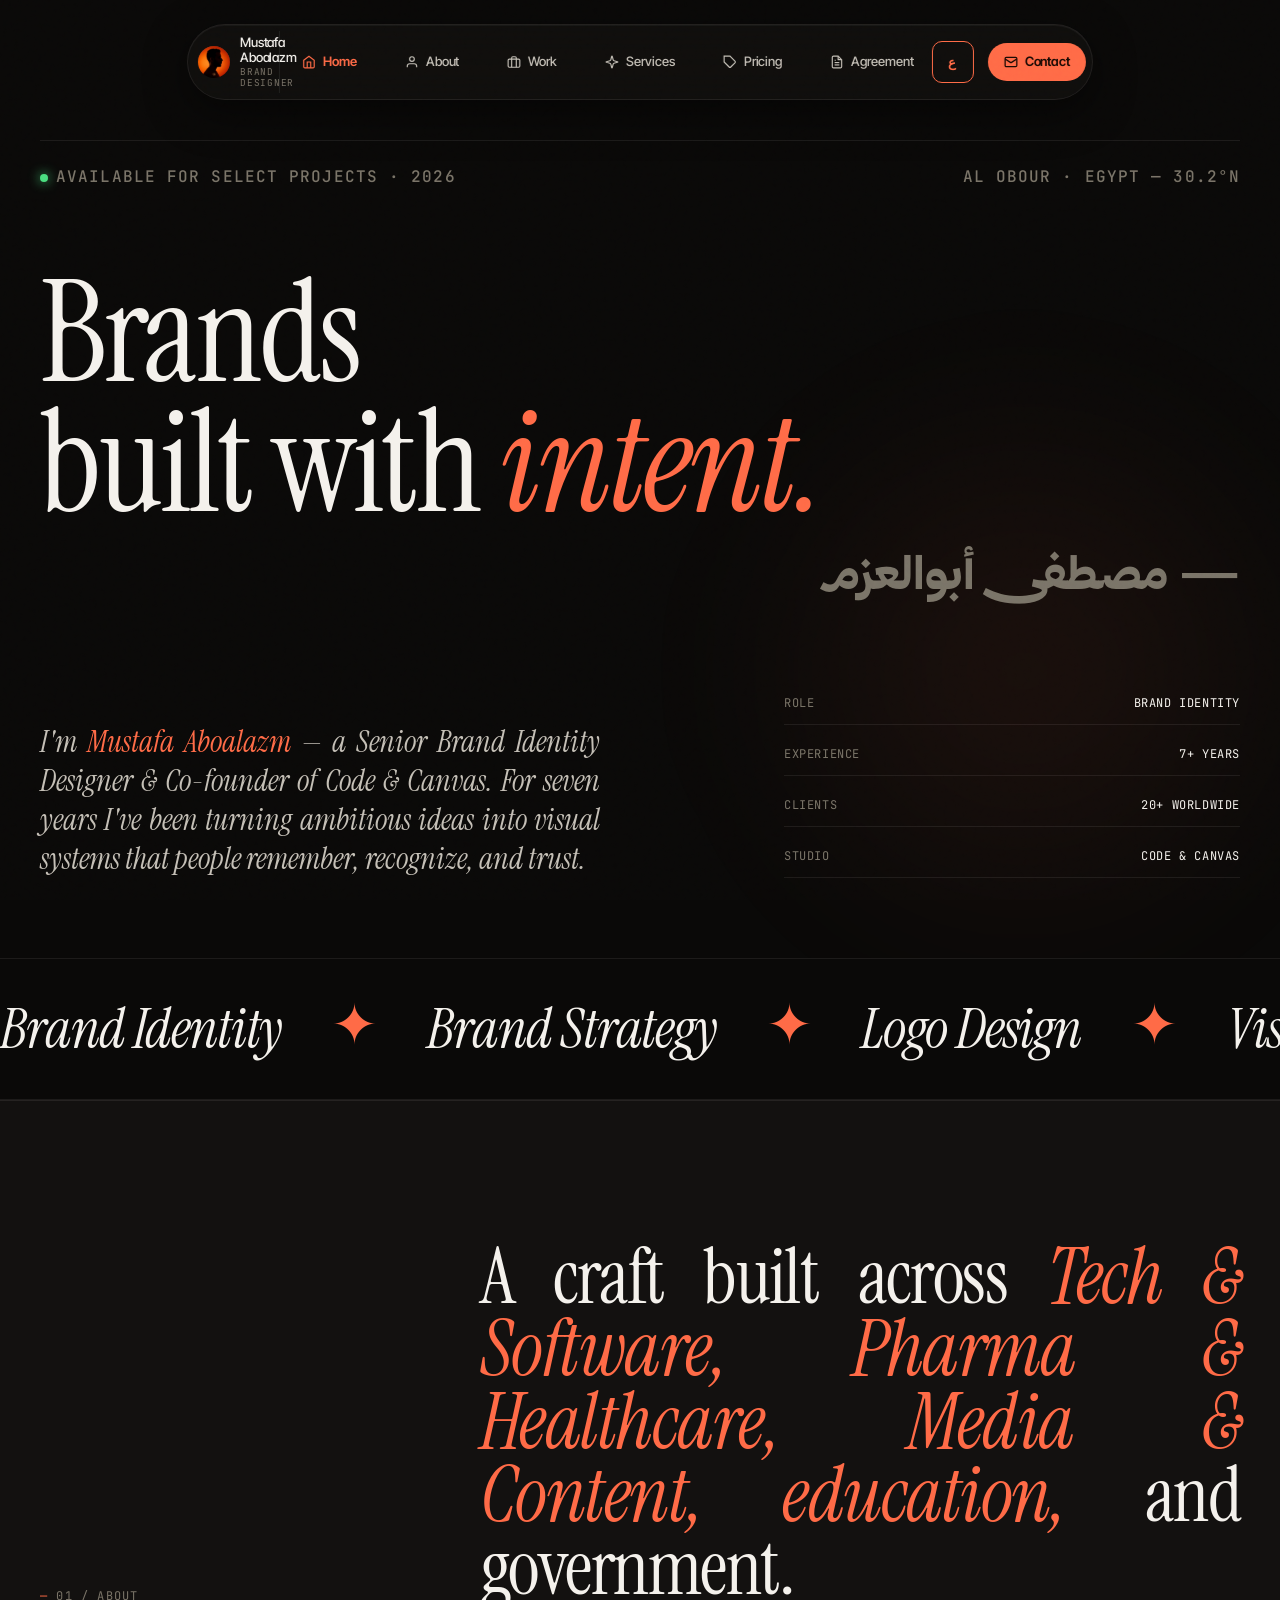
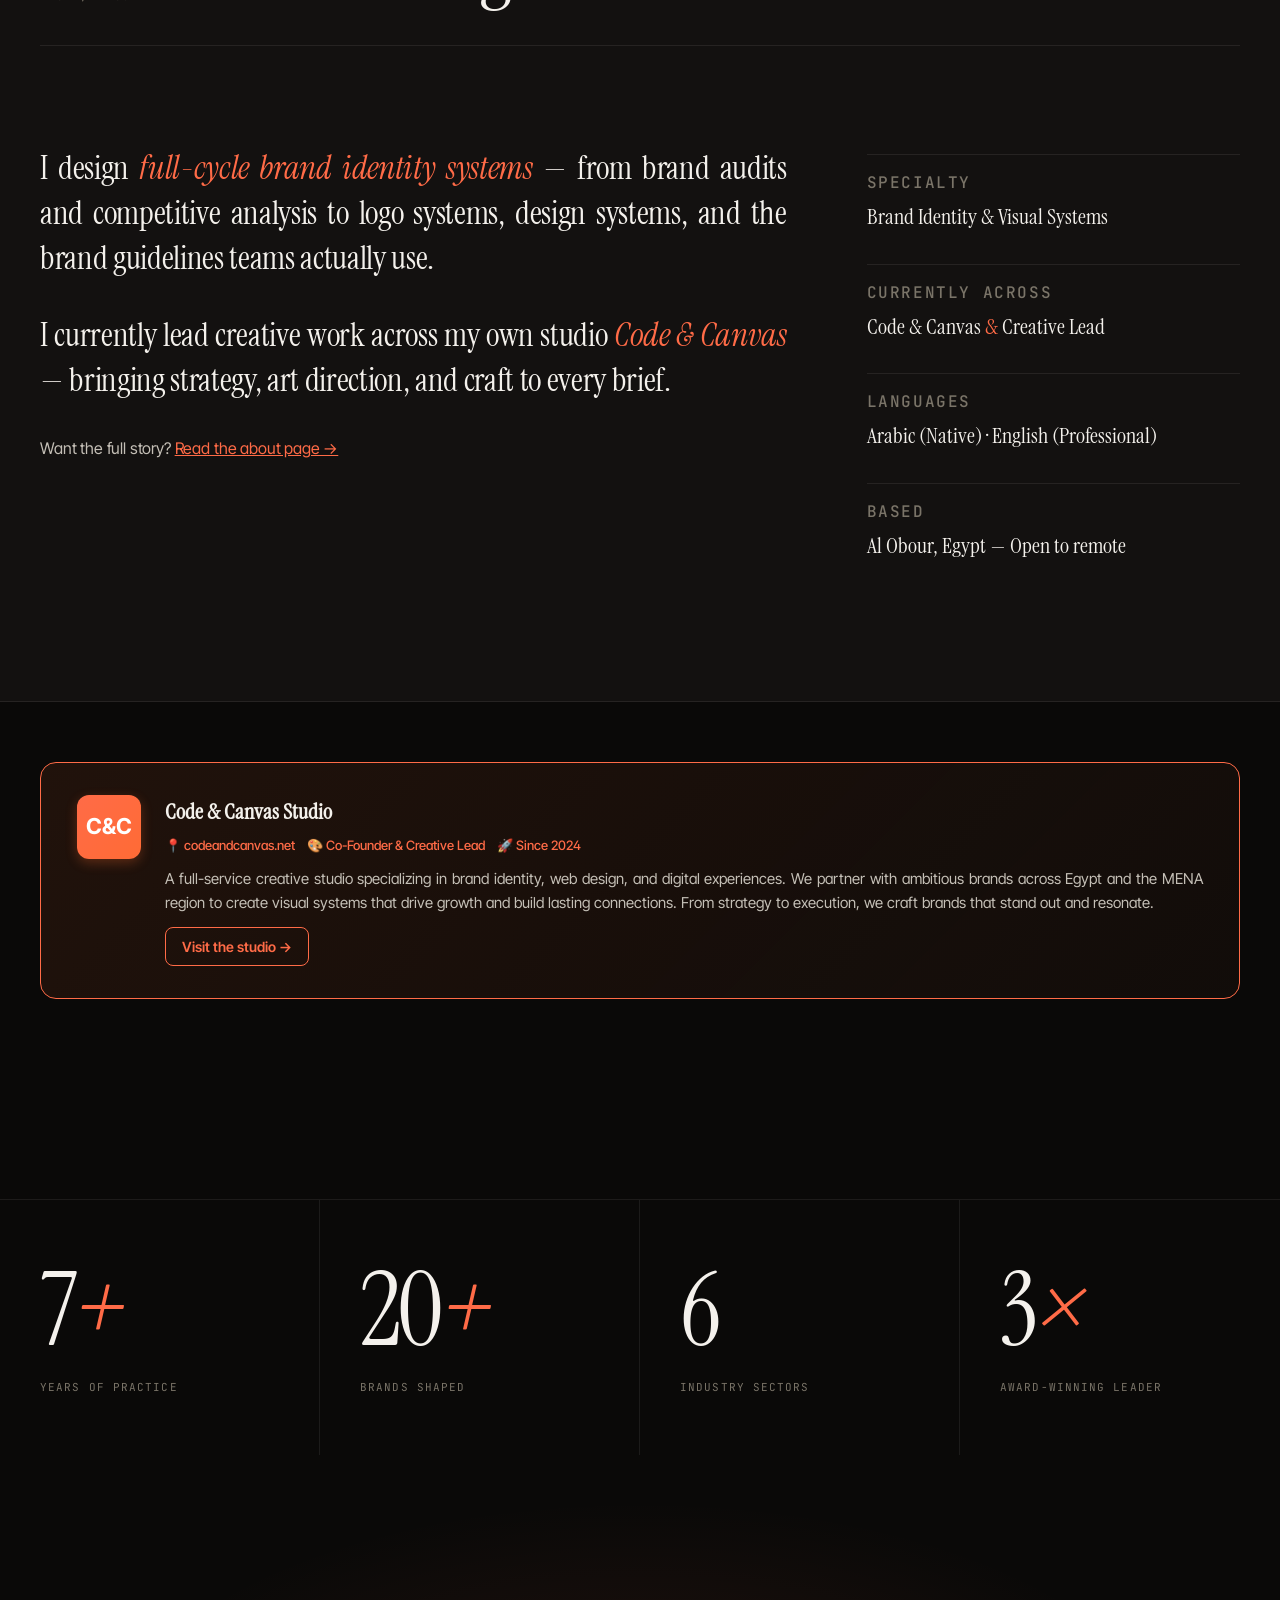
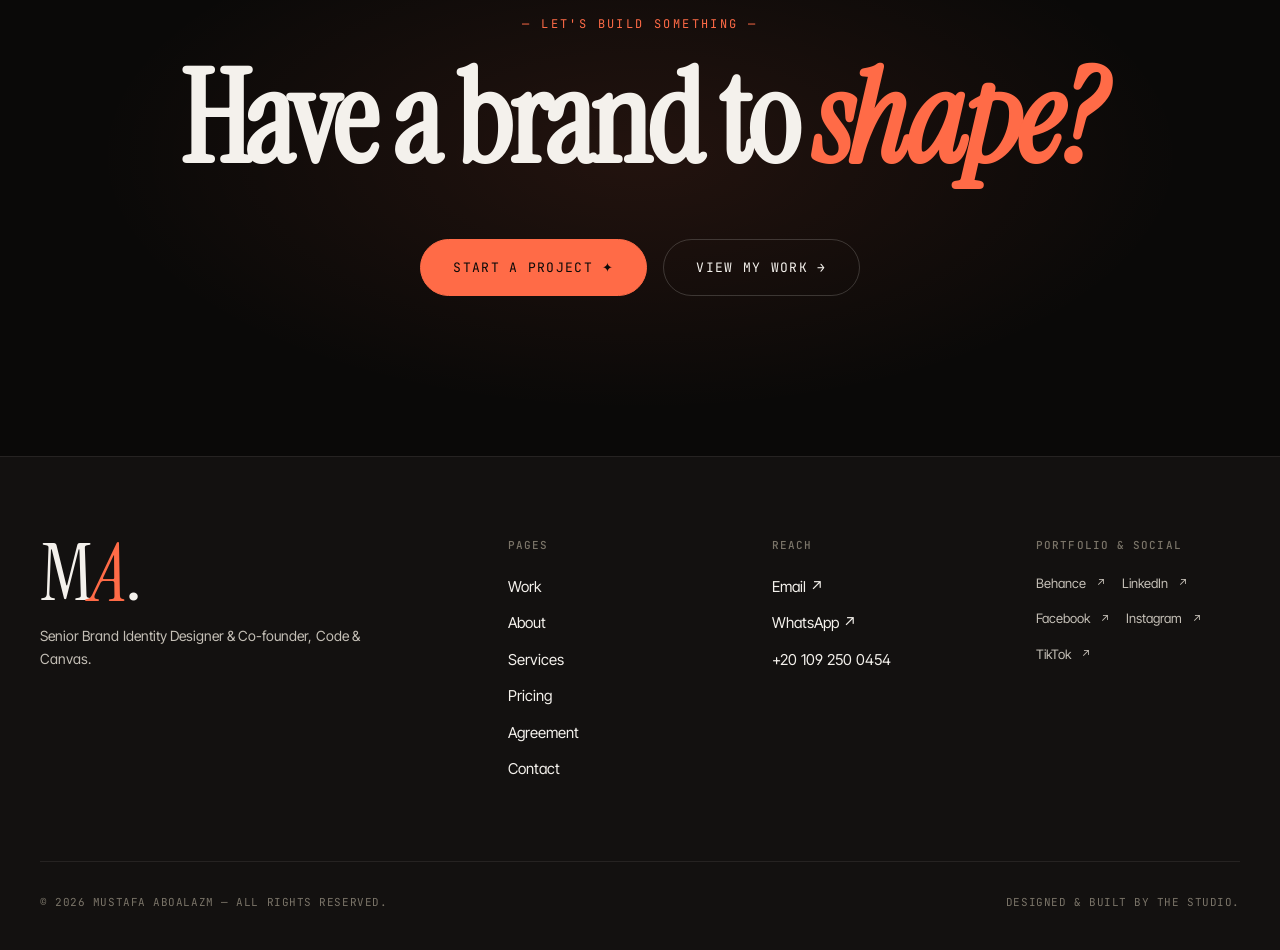
==== index.html @ a8c1152c "Resolve merge conflicts and unify nav/footer links" ====
<!DOCTYPE html>
<html lang="en" dir="ltr">
<head>
  <meta charset="UTF-8" />
  <meta name="viewport" content="width=device-width, initial-scale=1.0" />
  <title>Mustafa Aboalazm — Brand Identity Designer</title>
  <meta name="description" content="Senior Graphic Designer & Brand Identity Consultant. 7+ years building visual systems for ambitious brands across pharma, food, education, and government." />

  <link rel="preconnect" href="https://fonts.googleapis.com" />
  <link rel="preconnect" href="https://fonts.gstatic.com" crossorigin />
  <link href="https://fonts.googleapis.com/css2?family=IBM+Plex+Sans+Arabic:wght@300;400;500;600;700&family=Instrument+Serif:ital@0;1&family=Inter+Tight:wght@300;400;500;600;700&family=JetBrains+Mono:wght@400;500&display=swap" rel="stylesheet" />

  <link rel="icon" type="image/png" href="images/Avatar.png" />
  <link rel="stylesheet" href="styles.css" />

  <style>
    /* ── Thmanyah Serif Display Font ── */
    @font-face {
      font-family: 'Thmanyah Serif Display';
      src: url('fonts/thmanyahserifdisplay-Medium.otf') format('opentype');
      font-weight: 500;
      font-style: normal;
      font-display: swap;
    }

    /* ── Apply Thmanyah to Arabic headlines ONLY ── */
    html[lang="ar"] .hero-title,
    html[lang="ar"] .section-title,
    html[lang="ar"] .cta-title,
    html[lang="ar"] .about-fact-value,
    html[lang="ar"] .stat-num {
      font-family: 'Thmanyah Serif Display', 'IBM Plex Sans Arabic', sans-serif !important;
      font-weight: 500;
      letter-spacing: -0.02em;
      line-height: 1.4 !important; /* Reduced from 1.6 to 1.4 (-2pt) */
    }

    /* ── Arabic text justify ── */
    html[lang="ar"] p,
    html[lang="ar"] .about-prose p,
    html[lang="ar"] .hero-tagline,
    html[lang="ar"] .project-desc,
    html[lang="ar"] .step-desc,
    html[lang="ar"] .faq-a {
      text-align: justify;
      text-align-last: right;
      -webkit-hyphens: auto;
      hyphens: auto;
    }

    /* ── Language Toggle Button ── */
    .nav-actions { display: flex; align-items: center; gap: 10px; }
    .nav-lang-btn {
      display: inline-flex; align-items: center; justify-content: center;
      width: 42px; height: 42px; border-radius: 10px;
      border: 1.5px solid var(--accent, #E8632A);
      background: transparent; color: var(--accent, #E8632A);
      font-family: inherit; font-size: 13px; font-weight: 700;
      cursor: pointer; letter-spacing: 0.04em; flex-shrink: 0;
      transition: background 0.22s ease, color 0.22s ease, transform 0.14s ease;
      user-select: none; -webkit-tap-highlight-color: transparent;
    }
    .nav-lang-btn:hover { background: var(--accent, #E8632A); color: #fff; transform: scale(1.05); }
    .nav-lang-btn:active { transform: scale(0.96); }
    html[lang="en"] .nav-lang-btn .lbl-ar { display: inline; }
    html[lang="en"] .nav-lang-btn .lbl-en { display: none; }
    html[lang="ar"] .nav-lang-btn .lbl-ar { display: none; }
    html[lang="ar"] .nav-lang-btn .lbl-en { display: inline; }

    /* ── Active nav link styling ── */
    .nav-link.active {
      color: var(--accent, #E8632A) !important;
      font-weight: 600;
    }
    .nav-link.active svg { stroke: var(--accent, #E8632A); }

    /* ── Arabic font override for body ── */
    html[lang="ar"] body,
    html[lang="ar"] .nav-brand-name, html[lang="ar"] .nav-brand-role,
    html[lang="ar"] .nav-link span, html[lang="ar"] .nav-cta span,
    html[lang="ar"] .hero-tagline, html[lang="ar"] .hero-info-row,
    html[lang="ar"] .section-num, html[lang="ar"] .about-prose p,
    html[lang="ar"] .about-fact-label, html[lang="ar"] .stat-label,
    html[lang="ar"] .cta-eyebrow, html[lang="ar"] .btn,
    html[lang="ar"] .footer-brand p, html[lang="ar"] .footer-col h6,
    html[lang="ar"] .footer-col a, html[lang="ar"] .footer-bottom {
      font-family: 'IBM Plex Sans Arabic', sans-serif; letter-spacing: 0;
    }
    html[lang="ar"] .hero-title .arabic { display: none; }

    /* ── Small font size increase for labels ── */
    .about-fact-label,
    .project-meta span,
    .project-tag,
    .hero-meta span {
      font-size: clamp(14px, 1.3vw, 16px); /* +1pt mobile, +3pt desktop */
      font-weight: 500;
    }

    /* ── Mobile nav padding ── */
    @media (max-width: 768px) {
      .nav { padding: 0 16px !important; }
      .nav-links { gap: 4px; }
      
      /* Double marquee speed on mobile */
      .marquee-track {
        animation-duration: 15s !important; /* Half the time = double speed */
      }
    }

    /* ── Marquee dual-track ── */
    .marquee-track-en, .marquee-track-ar { display: flex; }
    html[lang="ar"] .marquee-track-en { display: none; }
    html[lang="en"] .marquee-track-ar { display: none; }
    .marquee-track {
      animation: marquee 30s linear infinite;
    }
    @keyframes marquee {
      0% { transform: translateX(0); }
      100% { transform: translateX(-50%); }
    }

    /* ── Code & Canvas Studio Banner (ENLARGED) ── */
    .studio-banner {
      background: linear-gradient(135deg, rgba(232,99,42,0.1) 0%, rgba(232,99,42,0.03) 100%);
      border: 1.5px solid var(--accent, #E8632A);
      border-radius: 16px;
      padding: 32px 36px; /* Increased padding */
      margin: 60px 0; /* Increased margin */
      display: flex;
      align-items: flex-start;
      gap: 24px; /* Increased gap */
      transition: transform 0.3s ease, box-shadow 0.3s ease;
    }
    .studio-banner:hover {
      transform: translateY(-4px);
      box-shadow: 0 12px 40px rgba(232, 99, 42, 0.2);
    }
    .studio-banner-icon {
      width: 64px; height: 64px; /* Increased size */
      border-radius: 12px;
      background: linear-gradient(135deg, var(--accent, #E8632A) 0%, #ff6b35 100%);
      display: flex; align-items: center; justify-content: center;
      color: #fff; font-weight: 700; font-size: 22px;
      flex-shrink: 0;
      box-shadow: 0 4px 12px rgba(232, 99, 42, 0.3);
    }
    .studio-banner-content h4 {
      font-family: var(--serif); font-size: 22px; margin: 0 0 8px 0; color: var(--ink);
    }
    .studio-banner-content p {
      font-size: 15px; color: var(--ink-2); margin: 0 0 12px 0; line-height: 1.6;
    }
    .studio-banner-meta {
      display: flex; flex-wrap: wrap; gap: 12px; margin-bottom: 12px;
      font-size: 13px; color: var(--accent); font-weight: 500;
    }
    .studio-banner-meta span {
      display: inline-flex; align-items: center; gap: 6px;
    }
    .studio-banner-link {
      display: inline-flex; align-items: center; gap: 8px;
      font-size: 14px; font-weight: 600; color: var(--accent);
      text-decoration: none; padding: 8px 16px;
      border: 1.5px solid var(--accent); border-radius: 8px;
      transition: background 0.2s, color 0.2s;
    }
    .studio-banner-link:hover {
      background: var(--accent); color: #fff;
      text-decoration: none;
    }

    /* ── Social links in footer (TEXT ONLY, HORIZONTAL) ── */
    .footer-social-links {
      display: flex;
      flex-wrap: wrap;
      gap: 16px;
      align-items: center;
    }
    .footer-social-links a {
      font-size: 13px;
      color: var(--ink-2);
      text-decoration: none;
      transition: color 0.2s;
    }
    .footer-social-links a:hover {
      color: var(--accent);
    }
    .footer-social-links a::after {
      content: '↗';
      margin-left: 4px;
      font-size: 11px;
    }

    @media (max-width: 768px) {
      .studio-banner {
        padding: 24px 20px;
        flex-direction: column;
      }
      .studio-banner-icon {
        width: 56px; height: 56px;
        font-size: 20px;
      }
      .studio-banner-content h4 {
        font-size: 18px;
      }
    }
  </style>
</head>
<body data-page="home">

<!-- =============== NAV =============== -->
<nav class="nav" aria-label="Primary">
  <a href="index.html" class="nav-brand" aria-label="Home">
    <img class="nav-avatar" src="images/Avatar.png" alt="Mustafa Aboalazm" />
    <div class="nav-brand-text">
      <span class="nav-brand-name">Mustafa Aboalazm</span>
      <span class="nav-brand-role" data-i18n="nav.role">Brand Designer</span>
    </div>
  </a>
  <ul class="nav-links">
    <li><a href="index.html" class="nav-link active"><svg viewBox="0 0 24 24" fill="none" stroke="currentColor" stroke-width="2"><path d="m3 9 9-7 9 7v11a2 2 0 0 1-2 2H5a2 2 0 0 1-2-2z"/><polyline points="9 22 9 12 15 12 15 22"/></svg><span data-i18n="nav.home">Home</span></a></li>
    <li><a href="about.html" class="nav-link"><svg viewBox="0 0 24 24" fill="none" stroke="currentColor" stroke-width="2"><path d="M20 21v-2a4 4 0 0 0-4-4H8a4 4 0 0 0-4 4v2"/><circle cx="12" cy="7" r="4"/></svg><span data-i18n="nav.about">About</span></a></li>
    <li><a href="work.html" class="nav-link"><svg viewBox="0 0 24 24" fill="none" stroke="currentColor" stroke-width="2"><rect width="20" height="14" x="2" y="7" rx="2"/><path d="M16 21V5a2 2 0 0 0-2-2h-4a2 2 0 0 0-2 2v16"/></svg><span data-i18n="nav.work">Work</span></a></li>
    <li><a href="services.html" class="nav-link"><svg viewBox="0 0 24 24" fill="none" stroke="currentColor" stroke-width="2"><path d="M9.937 15.5A2 2 0 0 0 8.5 14.063l-6.135-1.582a.5.5 0 0 1 0-.962L8.5 9.936A2 2 0 0 0 9.937 8.5l1.582-6.135a.5.5 0 0 1 .963 0L14.063 8.5A2 2 0 0 0 15.5 9.937l6.135 1.581a.5.5 0 0 1 0 .964L15.5 14.063a2 2 0 0 0-1.437 1.437l-1.582 6.135a.5.5 0 0 1-.963 0z"/></svg><span data-i18n="nav.services">Services</span></a></li>
    <li><a href="pricing.html" class="nav-link"><svg viewBox="0 0 24 24" fill="none" stroke="currentColor" stroke-width="2"><path d="M20.59 13.41l-7.17 7.17a2 2 0 0 1-2.83 0L2 12V2h10l8.59 8.59a2 2 0 0 1 0 2.82z"/><line x1="7" y1="7" x2="7.01" y2="7"/></svg><span data-i18n="nav.pricing">Pricing</span></a></li>
    <li><a href="agreement.html" class="nav-link"><svg viewBox="0 0 24 24" fill="none" stroke="currentColor" stroke-width="2"><path d="M14 2H6a2 2 0 0 0-2 2v16a2 2 0 0 0 2 2h12a2 2 0 0 0 2-2V8z"/><polyline points="14 2 14 8 20 8"/><line x1="16" y1="13" x2="8" y2="13"/><line x1="16" y1="17" x2="8" y2="17"/><polyline points="10 9 9 9 8 9"/></svg><span data-i18n="nav.agreement">Agreement</span></a></li>
  </ul>
  <div class="nav-actions">
    <button class="nav-menu-toggle" aria-label="Toggle menu">
      <span></span>
      <span></span>
      <span></span>
    </button>
    <button class="nav-lang-btn" id="lang-toggle" aria-label="Toggle language">
      <span class="lbl-ar">ع</span><span class="lbl-en">EN</span>
    </button>
    <a href="contact.html" class="nav-cta">
      <svg viewBox="0 0 24 24" fill="none" stroke="currentColor" stroke-width="2.2"><rect width="20" height="16" x="2" y="4" rx="2"/><path d="m22 7-8.97 5.7a1.94 1.94 0 0 1-2.06 0L2 7"/></svg>
      <span data-i18n="nav.contact">Contact</span>
    </a>
  </div>
</nav>

<!-- =============== HERO =============== -->
<header class="hero" id="top">
  <div class="hero-meta reveal">
    <span><span class="dot"></span><span data-i18n="hero.available">Available for select projects · 2026</span></span>
    <span data-i18n="hero.location">Al Obour · Egypt — 30.2°N</span>
  </div>
  <h1 class="hero-title reveal delay-1" data-i18n-html="hero.title">
    Brands<br>built with <span class="italic">intent.</span>
    <span class="arabic">— مصطفى أبوالعزم</span>
  </h1>
  <div class="hero-bottom">
    <p class="hero-tagline reveal delay-2" data-i18n-html="hero.tagline">
      I'm <span>Mustafa Aboalazm</span> — a Senior Brand Identity Designer & Co-founder of Code & Canvas. For seven years I've been turning ambitious ideas into visual systems that people remember, recognize, and trust.
    </p>
    <div class="hero-info reveal delay-3">
      <div class="hero-info-row"><span data-i18n="hero.role.label">Role</span><span data-i18n="hero.role.value">Brand Identity</span></div>
      <div class="hero-info-row"><span data-i18n="hero.exp.label">Experience</span><span data-i18n="hero.exp.value">7+ Years</span></div>
      <div class="hero-info-row"><span data-i18n="hero.clients.label">Clients</span><span data-i18n="hero.clients.value">20+ Worldwide</span></div>
      <div class="hero-info-row"><span data-i18n="hero.studio.label">Studio</span><span data-i18n="hero.studio.value">Code & Canvas</span></div>
    </div>
  </div>
</header>

<!-- =============== MARQUEE (ENHANCED WITH MORE SKILLS) =============== -->
<section class="marquee" aria-hidden="true">
  <div class="marquee-track marquee-track-en">
    <span>Brand Identity</span><span class="star">✦</span>
    <span><em>Brand Strategy</em></span><span class="star">✦</span>
    <span>Logo Design</span><span class="star">✦</span>
    <span><em>Visual Systems</em></span><span class="star">✦</span>
    <span>Art Direction</span><span class="star">✦</span>
    <span><em>Web Design</em></span><span class="star">✦</span>
    <span>Brand Guidelines</span><span class="star">✦</span>
    <span><em>Packaging</em></span><span class="star">✦</span>
    <span>UI/UX Design</span><span class="star">✦</span>
    <span><em>Motion Graphics</em></span><span class="star">✦</span>
    <span>Print Design</span><span class="star">✦</span>
    <span><em>Social Media</em></span><span class="star">✦</span>
  </div>
  <div class="marquee-track marquee-track-ar" dir="rtl">
    <span>هوية بصرية</span><span class="star">✦</span>
    <span><em>استراتيجية العلامة</em></span><span class="star">✦</span>
    <span>تصميم شعار</span><span class="star">✦</span>
    <span><em>أنظمة بصرية</em></span><span class="star">✦</span>
    <span>إدارة فنية</span><span class="star">✦</span>
    <span><em>تصميم ويب</em></span><span class="star">✦</span>
    <span>دليل الهوية</span><span class="star">✦</span>
    <span><em>تغليف</em></span><span class="star">✦</span>
    <span>تصميم واجهات</span><span class="star">✦</span>
    <span><em>موشن جرافيك</em></span><span class="star">✦</span>
    <span>تصميم طباعي</span><span class="star">✦</span>
    <span><em>سوشيال ميديا</em></span><span class="star">✦</span>
  </div>
</section>

<!-- =============== ABOUT TEASER =============== -->
<section class="section section-alt" id="about">
  <div class="section-head">
    <div class="section-num scroll-reveal" data-i18n="about.num">01 / About</div>
    <h2 class="section-title scroll-reveal" data-i18n-html="about.title">A craft built across <em>Tech & Software, Pharma & Healthcare, Media & Content, education,</em> and government.</h2>
  </div>
  <div class="about-grid">
    <div class="about-prose">
      <p class="scroll-reveal" data-i18n-html="about.p1">I design <em>full-cycle brand identity systems</em> — from brand audits and competitive analysis to logo systems, design systems, and the brand guidelines teams actually use.</p>
      <p class="scroll-reveal" data-i18n-html="about.p2">I currently lead creative work across my own studio <em>Code & Canvas</em> — bringing strategy, art direction, and craft to every brief.</p>
      <p class="small scroll-reveal" data-i18n-html="about.p3">Want the full story? <a href="about.html" style="color:var(--accent);text-decoration:underline">Read the about page →</a></p>
    </div>
    <aside class="about-side">
      <div class="about-fact scroll-reveal"><div class="about-fact-label" data-i18n="about.specialty.label">Specialty</div><div class="about-fact-value" data-i18n="about.specialty.value">Brand Identity & Visual Systems</div></div>
      <div class="about-fact scroll-reveal"><div class="about-fact-label" data-i18n="about.current.label">Currently Across</div><div class="about-fact-value" data-i18n-html="about.current.value">Code & Canvas <span style="color:var(--accent)">&</span> Creative Lead</div></div>
      <div class="about-fact scroll-reveal"><div class="about-fact-label" data-i18n="about.lang.label">Languages</div><div class="about-fact-value" data-i18n="about.lang.value">Arabic (Native) · English (Professional)</div></div>
      <div class="about-fact scroll-reveal"><div class="about-fact-label" data-i18n="about.based.label">Based</div><div class="about-fact-value" data-i18n="about.based.value">Al Obour, Egypt — Open to remote</div></div>
    </aside>
  </div>
</section>

<!-- =============== CODE & CANVAS STUDIO BANNER (ENLARGED + ENHANCED) =============== -->
<section class="section" style="padding-top: 0;">
  <div class="studio-banner scroll-reveal">
    <div class="studio-banner-icon">C&C</div>
    <div class="studio-banner-content">
      <h4 data-i18n="studio.title">Code & Canvas Studio</h4>
      <div class="studio-banner-meta">
        <span>📍 codeandcanvas.net</span>
        <span>🎨 Co-Founder & Creative Lead</span>
        <span>🚀 Since 2024</span>
      </div>
      <p data-i18n="studio.desc">A full-service creative studio specializing in brand identity, web design, and digital experiences. We partner with ambitious brands across Egypt and the MENA region to create visual systems that drive growth and build lasting connections. From strategy to execution, we craft brands that stand out and resonate.</p>
      <a href="https://codeandcanvas.net/" target="_blank" rel="noopener" class="studio-banner-link" data-i18n="studio.link">Visit the studio →</a>
    </div>
  </div>
</section>

<!-- =============== STATS =============== -->
<section class="stats">
  <div class="stat scroll-reveal"><div class="stat-num">7<em>+</em></div><div class="stat-label" data-i18n="stat.years">Years of practice</div></div>
  <div class="stat scroll-reveal"><div class="stat-num">20<em>+</em></div><div class="stat-label" data-i18n="stat.brands">Brands shaped</div></div>
  <div class="stat scroll-reveal"><div class="stat-num">6</div><div class="stat-label" data-i18n="stat.sectors">Industry sectors</div></div>
  <div class="stat scroll-reveal"><div class="stat-num">3<em>×</em></div><div class="stat-label" data-i18n="stat.awards">Award-winning leader</div></div>
</section>

<!-- =============== CTA =============== -->
<section class="cta">
  <div class="cta-eyebrow scroll-reveal" data-i18n="cta.eyebrow">— Let's build something —</div>
  <h2 class="cta-title scroll-reveal" data-i18n-html="cta.title">Have a brand to <em>shape?</em></h2>
  <div class="cta-buttons scroll-reveal">
    <a href="contact.html" class="btn btn-primary" data-i18n="cta.btn1">Start a Project ✦</a>
    <a href="work.html" class="btn btn-secondary" data-i18n="cta.btn2">View My Work →</a>
  </div>
</section>

<!-- =============== FOOTER (SOCIAL AS TEXT LINKS, HORIZONTAL) =============== -->
<footer class="footer">
  <div class="footer-grid">
    <div class="footer-brand">
      <div class="footer-mark">M<em>A</em>.</div>
      <p data-i18n="footer.brand.desc">Senior Brand Identity Designer & Co-founder, Code & Canvas.</p>
    </div>
    <div class="footer-col">
      <h6 data-i18n="footer.pages">Pages</h6>
      <ul>
          <li><a href="work.html" data-i18n="nav.work">Work</a></li>
          <li><a href="about.html" data-i18n="nav.about">About</a></li>
        <li><a href="services.html" data-i18n="nav.services">Services</a></li>
        <li><a href="pricing.html" data-i18n="nav.pricing">Pricing</a></li>
        <li><a href="agreement.html">Agreement</a></li>
        <li><a href="contact.html" data-i18n="nav.contact">Contact</a></li>
      </ul>
    </div>
    <div class="footer-col">
      <h6 data-i18n="footer.reach">Reach</h6>
      <ul>
        <li><a href="mailto:Mustafaaboalazm@mail.ru">Email ↗</a></li>
        <li><a href="https://wa.me/201092500454" target="_blank">WhatsApp ↗</a></li>
        <li><a href="tel:+201092500454">+20 109 250 0454</a></li>
      </ul>
    </div>
    <div class="footer-col">
      <h6 data-i18n="footer.portfolio">Portfolio & Social</h6>
      <div class="footer-social-links">
        <a href="https://www.behance.net/aboalazm" target="_blank" data-i18n="social.behance">Behance</a>
        <a href="https://www.linkedin.com/in/aboalazm" target="_blank" data-i18n="social.linkedin">LinkedIn</a>
        <a href="https://www.facebook.com/3boalazm" target="_blank" data-i18n="social.facebook">Facebook</a>
        <a href="https://www.instagram.com/3boalazm" target="_blank" data-i18n="social.instagram">Instagram</a>
        <a href="https://www.tiktok.com/@mustafaaboalazm" target="_blank" data-i18n="social.tiktok">TikTok</a>
      </div>
    </div>
  </div>
  <div class="footer-bottom">
    <span data-i18n="footer.copyright">© 2026 Mustafa Aboalazm — All rights reserved.</span>
    <span data-i18n="footer.credit">Designed & built by the studio.</span>
  </div>
</footer>

<script src="scripts.js"></script>
<script>
(function(){const T={en:{'nav.role':'Brand Designer','nav.home':'Home','nav.about':'About','nav.work':'Work','nav.services':'Services','nav.pricing':'Pricing','nav.contact':'Contact','hero.available':'Available for select projects · 2026','hero.location':'Al Obour · Egypt — 30.2°N','hero.title':'Brands<br>built with <span class="italic">intent.</span><span class="arabic">— مصطفى أبوالعزم</span>','hero.tagline':'I\'m <span>Mustafa Aboalazm</span> — a Senior Brand Identity Designer & Co-founder of Code & Canvas. For seven years I\'ve been turning ambitious ideas into visual systems that people remember, recognize, and trust.','hero.role.label':'Role','hero.role.value':'Brand Identity','hero.exp.label':'Experience','hero.exp.value':'7+ Years','hero.clients.label':'Clients','hero.clients.value':'20+ Worldwide','hero.studio.label':'Studio','hero.studio.value':'Code & Canvas','about.num':'01 / About','about.title':'A craft built across <em>Tech & Software, Pharma & Healthcare, Media & Content, education,</em> and government.','about.p1':'I design <em>full-cycle brand identity systems</em> — from brand audits and competitive analysis to logo systems, design systems, and the brand guidelines teams actually use.','about.p2':'I currently lead creative work across my own studio <em>Code & Canvas</em> — bringing strategy, art direction, and craft to every brief.','about.p3':'Want the full story? <a href="about.html" style="color:var(--accent);text-decoration:underline">Read the about page →</a>','about.specialty.label':'Specialty','about.specialty.value':'Brand Identity & Visual Systems','about.current.label':'Currently Across','about.current.value':'Code & Canvas <span style="color:var(--accent)">&</span> Creative Lead','about.lang.label':'Languages','about.lang.value':'Arabic (Native) · English (Professional)','about.based.label':'Based','about.based.value':'Al Obour, Egypt — Open to remote','stat.years':'Years of practice','stat.brands':'Brands shaped','stat.sectors':'Industry sectors','stat.awards':'Award-winning leader','cta.eyebrow':'— Let\'s build something —','cta.title':'Have a brand to <em>shape?</em>','cta.btn1':'Start a Project ✦','cta.btn2':'View My Work →','footer.brand.desc':'Senior Brand Identity Designer & Co-founder, Code & Canvas.','footer.pages':'Pages','footer.reach':'Reach','footer.portfolio':'Portfolio & Social','footer.copyright':'© 2026 Mustafa Aboalazm — All rights reserved.','footer.credit':'Designed & built by the studio.','studio.title':'Code & Canvas Studio','studio.desc':'A full-service creative studio specializing in brand identity, web design, and digital experiences. We partner with ambitious brands across Egypt and the MENA region to create visual systems that drive growth and build lasting connections. From strategy to execution, we craft brands that stand out and resonate.','studio.link':'Visit the studio →','social.behance':'Behance','social.linkedin':'LinkedIn','social.facebook':'Facebook','social.instagram':'Instagram','social.tiktok':'TikTok'},ar:{'nav.role':'مصمم هوية بصرية','nav.home':'الرئيسية','nav.about':'عني','nav.work':'أعمالي','nav.services':'الخدمات','nav.pricing':'الأسعار','nav.contact':'تواصل','hero.available':'متاح لمشاريع مختارة · 2026','hero.location':'العبور · مصر — 30.2° شمالاً','hero.title':'علامات تجارية<br>مبنية <span class="italic">بقصد.</span>','hero.tagline':'أنا <span>مصطفى أبوالعزم</span> — مصمم هوية بصرية أول ومؤسس مشارك لـ Code & Canvas. منذ سبع سنوات وأنا أحوّل أفكارًا طموحة إلى أنظمة بصرية يتذكرها الناس ويثقون بها.','hero.role.label':'الدور','hero.role.value':'هوية بصرية','hero.exp.label':'الخبرة','hero.exp.value':'٧+ سنوات','hero.clients.label':'العملاء','hero.clients.value':'+٢٠ حول العالم','hero.studio.label':'الاستوديو','hero.studio.value':'كود وكانفاس','about.num':'01 / عني','about.title':'حرفة بُنيت عبر <em>التقنية والبرمجيات، الدواء والرعاية الصحية، الإعلام والمحتوى، التعليم،</em> والقطاع الحكومي.','about.p1':'أصمم <em>أنظمة هوية بصرية متكاملة</em> — بدءًا من تدقيق العلامة والتحليل التنافسي، وصولًا إلى أنظمة الشعارات وأدلة الهوية التي تستخدمها الفرق فعليًا.','about.p2':'أقود حاليًا الأعمال الإبداعية في استوديوي الخاص <em>Code & Canvas</em> — محضرًا الاستراتيجية والإدارة الفنية والحرفة لكل مشروع.','about.p3':'تريد القصة كاملة؟ <a href="about.html" style="color:var(--accent);text-decoration:underline">اقرأ صفحة عني ←</a>','about.specialty.label':'التخصص','about.specialty.value':'هوية بصرية وأنظمة تصميم','about.current.label':'أعمل حاليًا في','about.current.value':'Code & Canvas <span style="color:var(--accent)">&</span> Creative Lead','about.lang.label':'اللغات','about.lang.value':'العربية (اللغة الأم) · الإنجليزية (احترافية)','about.based.label':'الموقع','about.based.value':'العبور، مصر — متاح للعمل عن بُعد','stat.years':'سنوات من الممارسة','stat.brands':'علامة تجارية صُممت','stat.sectors':'قطاعات صناعية','stat.awards':'قائد حاصل على جوائز','cta.eyebrow':'— لنبني شيئًا معًا —','cta.title':'هل لديك علامة تجارية تريد <em>صياغتها؟</em>','cta.btn1':'ابدأ مشروعك ✦','cta.btn2':'← شاهد أعمالي','footer.brand.desc':'مصمم هوية بصرية أول ومؤسس مشارك لـ Code & Canvas. أبني العلامات بوضوح وحرفة واحترام للعمل.','footer.pages':'الصفحات','footer.reach':'تواصل معي','footer.portfolio':'المحفظة والسوشيال','footer.copyright':'© 2026 مصطفى أبوالعزم — جميع الحقوق محفوظة.','footer.credit':'تصميم وتطوير الاستوديو.','studio.title':'استوديو كود وكانفاس','studio.desc':'استوديو إبداعي متكامل الخدمات متخصص في هوية العلامة التجارية وتصميم الويب والتجارب الرقمية. نتشارك مع العلامات الطموحة في مصر ومنطقة الشرق الأوسط وشمال أفريقيا لإنشاء أنظمة بصرية تحقق النمو وتبني روابط دائمة. من الاستراتيجية إلى التنفيذ، نصنع علامات تبرز وتؤثر.','studio.link':'← زر الاستوديو','social.behance':'Behance','social.linkedin':'LinkedIn','social.facebook':'Facebook','social.instagram':'Instagram','social.tiktok':'TikTok'}};function applyLang(l){const d=T[l];if(!d)return;document.querySelectorAll('[data-i18n]').forEach(e=>{const k=e.getAttribute('data-i18n');if(d[k]!==undefined)e.textContent=d[k]});document.querySelectorAll('[data-i18n-html]').forEach(e=>{const k=e.getAttribute('data-i18n-html');if(d[k]!==undefined)e.innerHTML=d[k]});document.documentElement.setAttribute('lang',l);document.documentElement.setAttribute('dir',l==='ar'?'rtl':'ltr');try{localStorage.setItem('preferred-lang',l)}catch(_){}}const btn=document.getElementById('lang-toggle');if(btn){btn.addEventListener('click',()=>{const c=document.documentElement.getAttribute('lang')||'en';applyLang(c==='en'?'ar':'en')})}try{const s=localStorage.getItem('preferred-lang');if(s&&s!=='en')applyLang(s)}catch(_){}})();
</script>
</body>
</html>
---- styles.css ----
/* =================================================================
   MUSTAFA ABOALAZM — PORTFOLIO DESIGN SYSTEM
   One stylesheet for the whole site.
   Edit colors, fonts, and spacing here in :root and they update
   everywhere automatically.
   ================================================================= */

/* Thmanyah Font Import */
@font-face {
  font-family: 'Thmanyah';
  src: url('fonts/thmanyahsans-Regular.otf') format('opentype');
  font-weight: 400;
  font-style: normal;
  font-display: swap;
}

@font-face {
  font-family: 'Thmanyah';
  src: url('fonts/thmanyahsans-Medium.otf') format('opentype');
  font-weight: 500;
  font-style: normal;
  font-display: swap;
}

@font-face {
  font-family: 'Thmanyah';
  src: url('fonts/thmanyahsans-Bold.otf') format('opentype');
  font-weight: 600;
  font-style: normal;
  font-display: swap;
}

@font-face {
  font-family: 'Thmanyah';
  src: url('fonts/thmanyahsans-Black.otf') format('opentype');
  font-weight: 700;
  font-style: normal;
  font-display: swap;
}

/* Thmanyah Serif Display Font */
@font-face {
  font-family: 'Thmanyah Serif Display';
  src: url('fonts/thmanyahserifdisplay-Medium.otf') format('opentype');
  font-weight: 500;
  font-style: normal;
  font-display: swap;
}

:root {
  --bg: #0a0908;
  --bg-2: #131110;
  --surface: #1a1816;
  --line: rgba(244, 241, 236, 0.08);
  --line-strong: rgba(244, 241, 236, 0.18);
  --ink: #f4f1ec;
  --ink-2: #c4bfb6;
  --ink-3: #7a7468;
  --accent: #ff6b47;
  --accent-soft: rgba(255, 107, 71, 0.12);
  --serif: 'Instrument Serif', 'Times New Roman', serif;
  --sans: 'Inter Tight', -apple-system, sans-serif;
  --mono: 'JetBrains Mono', monospace;
  --arabic: 'Thmanyah', 'IBM Plex Sans Arabic', 'Inter Tight', sans-serif;
}

* { margin: 0; padding: 0; box-sizing: border-box; }
html { scroll-behavior: smooth; }
body {
  background: var(--bg);
  color: var(--ink);
  font-family: var(--sans);
  font-weight: 400;
  line-height: 1.5;
  font-feature-settings: 'ss01' on, 'cv11' on;
  overflow-x: hidden;
  -webkit-font-smoothing: antialiased;
  -moz-osx-font-smoothing: grayscale;
}

p {
  text-align: justify;
  text-align-last: left;
}

/* Grain overlay */
body::before {
  content: '';
  position: fixed;
  inset: 0;
  pointer-events: none;
  z-index: 100;
  opacity: 0.04;
  mix-blend-mode: overlay;
  background-image: url("data:image/svg+xml;utf8,<svg viewBox='0 0 200 200' xmlns='http://www.w3.org/2000/svg'><filter id='n'><feTurbulence type='fractalNoise' baseFrequency='0.9' numOctaves='3'/></filter><rect width='100%25' height='100%25' filter='url(%23n)'/></svg>");
}

::selection { background: var(--accent); color: var(--bg); }

a { color: inherit; }
img { max-width: 100%; display: block; }

/* Arabic Headers - Use Thmanyah Font */
html[lang="ar"] h1,
html[lang="ar"] h2,
html[lang="ar"] h3,
html[lang="ar"] h4,
html[lang="ar"] h5,
html[lang="ar"] h6 {
  font-family: 'Thmanyah', var(--arabic);
}

/* Arabic Text Alignment (Justify + Right Last Line) */
html[lang="ar"] p,
html[lang="ar"] .about-prose p,
html[lang="ar"] .hero-tagline,
html[lang="ar"] .project-desc,
html[lang="ar"] .step-desc,
html[lang="ar"] .faq-a,
html[lang="ar"] .phase-content p,
html[lang="ar"] .dq-group ol li,
html[lang="ar"] .tier-list li,
html[lang="ar"] .price-table td,
html[lang="ar"] .scope-col ul li,
html[lang="ar"] .payment-card ol li,
html[lang="ar"] .term-content p,
html[lang="ar"] .term-content ul li,
html[lang="ar"] .step-row .step-body {
  text-align: justify;
  text-align-last: right;
  -webkit-hyphens: auto;
  hyphens: auto;
}

/* Thmanyah Serif Display for Arabic Headlines ONLY */
html[lang="ar"] .hero-title,
html[lang="ar"] .section-title,
html[lang="ar"] .cta-title,
html[lang="ar"] .about-fact-value,
html[lang="ar"] .stat-num,
html[lang="ar"] .tier-name,
html[lang="ar"] .step-title,
html[lang="ar"] .project-title,
html[lang="ar"] .faq-q,
html[lang="ar"] .contact-card-label,
html[lang="ar"] .phase-content h4,
html[lang="ar"] .dq-group h4,
html[lang="ar"] .price-table caption,
html[lang="ar"] .price-table th,
html[lang="ar"] .scope-col h4,
html[lang="ar"] .payment-card h5,
html[lang="ar"] .term-content h4,
html[lang="ar"] .step-row h4 {
  font-family: 'Thmanyah Serif Display', 'IBM Plex Sans Arabic', sans-serif !important;
  font-weight: 500;
  letter-spacing: -0.02em;
  line-height: 1.4 !important;
}

/* IBM Plex Sans Arabic for Arabic Body Text */
html[lang="ar"] body,
html[lang="ar"] .nav-brand-name,
html[lang="ar"] .nav-brand-role,
html[lang="ar"] .nav-link span,
html[lang="ar"] .nav-cta span,
html[lang="ar"] .hero-tagline,
html[lang="ar"] .hero-info-row,
html[lang="ar"] .section-num,
html[lang="ar"] .about-prose p,
html[lang="ar"] .about-fact-label,
html[lang="ar"] .stat-label,
html[lang="ar"] .cta-eyebrow,
html[lang="ar"] .btn,
html[lang="ar"] .footer-brand p,
html[lang="ar"] .footer-col h6,
html[lang="ar"] .footer-col a,
html[lang="ar"] .footer-bottom,
html[lang="ar"] .phase-meta-block,
html[lang="ar"] .phase-content p,
html[lang="ar"] .deliverable,
html[lang="ar"] .tier-head,
html[lang="ar"] .tier-body h6,
html[lang="ar"] .tier-list li,
html[lang="ar"] .price-table td,
html[lang="ar"] .scope-col ul li,
html[lang="ar"] .payment-card .pay-split,
html[lang="ar"] .payment-card ol li,
html[lang="ar"] .term-content p,
html[lang="ar"] .term-content ul li,
html[lang="ar"] .step-row .step-body {
  font-family: 'IBM Plex Sans Arabic', sans-serif;
  letter-spacing: 0;
}

/* =================================================================
   NAV — Floating Pill Dock (Magic Portfolio inspired)
   ================================================================= */
.nav {
  position: fixed;
  top: 24px;
  left: 50%;
  transform: translateX(-50%);
  z-index: 50;
  display: inline-flex;
  align-items: center;
  gap: 4px;
  padding: 6px;
  background: rgba(19, 17, 16, 0.72);
  backdrop-filter: blur(24px) saturate(160%);
  -webkit-backdrop-filter: blur(24px) saturate(160%);
  border: 1px solid rgba(244, 241, 236, 0.08);
  border-radius: 999px;
  box-shadow: 0 12px 40px rgba(0, 0, 0, 0.5), inset 0 1px 0 rgba(244, 241, 236, 0.04);
  animation: navIn 0.8s cubic-bezier(0.16, 1, 0.3, 1) 0.2s both;
}

@keyframes navIn {
  from { opacity: 0; transform: translateX(-50%) translateY(-12px); }
  to { opacity: 1; transform: translateX(-50%) translateY(0); }
}

.nav-brand {
  display: inline-flex;
  align-items: center;
  gap: 10px;
  padding: 4px 14px 4px 4px;
  text-decoration: none;
  border-right: 1px solid rgba(244, 241, 236, 0.08);
  margin-right: 4px;
}

.nav-avatar {
  width: 32px;
  height: 32px;
  border-radius: 50%;
  object-fit: cover;
  flex-shrink: 0;
  box-shadow: inset 0 1px 0 rgba(255, 255, 255, 0.2);
}

.nav-brand-text { display: flex; flex-direction: column; line-height: 1.15; }
.nav-brand-name {
  font-size: 13px;
  font-weight: 500;
  color: var(--ink);
  letter-spacing: -0.01em;
}
.nav-brand-role {
  font-family: var(--mono);
  font-size: 9.5px;
  color: var(--ink-3);
  letter-spacing: 0.08em;
  text-transform: uppercase;
  margin-top: 2px;
}

.nav-links { display: inline-flex; gap: 2px; list-style: none; }

.nav-link {
  display: inline-flex;
  align-items: center;
  gap: 7px;
  padding: 9px 14px;
  border-radius: 999px;
  color: var(--ink-2);
  font-size: 13px;
  font-weight: 500;
  text-decoration: none;
  letter-spacing: -0.005em;
  transition: background 0.25s ease, color 0.25s ease;
}
.nav-link svg {
  width: 14px; height: 14px; flex-shrink: 0;
  transition: transform 0.3s ease;
}
.nav-link:hover { background: rgba(244, 241, 236, 0.06); color: var(--ink); }
.nav-link:hover svg { transform: scale(1.1); }
.nav-link.is-active { background: rgba(244, 241, 236, 0.08); color: var(--ink); }

/* Active Nav Link Styling */
.nav-link.active {
  color: var(--accent, #E8632A) !important;
  font-weight: 600;
}
.nav-link.active svg {
  stroke: var(--accent, #E8632A);
}

/* Active state per page (set via body[data-page]) */
body[data-page="home"]      .nav-link[data-page="home"],
body[data-page="about"]     .nav-link[data-page="about"],
body[data-page="work"]      .nav-link[data-page="work"],
body[data-page="services"]  .nav-link[data-page="services"],
body[data-page="pricing"]   .nav-link[data-page="pricing"],
body[data-page="agreement"] .nav-link[data-page="agreement"] {
  background: rgba(244, 241, 236, 0.08);
  color: var(--ink);
}

.nav-cta {
  display: inline-flex;
  align-items: center;
  gap: 7px;
  padding: 9px 16px;
  margin-left: 4px;
  border-radius: 999px;
  background: var(--accent);
  color: #1a0a04;
  font-size: 13px;
  font-weight: 600;
  text-decoration: none;
  letter-spacing: -0.005em;
  transition: background 0.25s ease, transform 0.25s ease;
}
.nav-cta svg { width: 14px; height: 14px; }
.nav-cta:hover { background: #ff8666; transform: translateY(-1px); }

.nav-menu-toggle {
  display: none;
  flex-direction: column;
  justify-content: space-between;
  width: 24px;
  height: 18px;
  background: none;
  border: none;
  cursor: pointer;
  padding: 0;
  gap: 4px;
}

.nav-menu-toggle span {
  display: block;
  width: 100%;
  height: 2px;
  background: var(--ink);
  border-radius: 999px;
  transition: transform 0.3s ease, opacity 0.3s ease;
}

.nav-menu-toggle.active span:nth-child(1) {
  transform: translateY(8px) rotate(45deg);
}

.nav-menu-toggle.active span:nth-child(2) {
  opacity: 0;
}

.nav-menu-toggle.active span:nth-child(3) {
  transform: translateY(-8px) rotate(-45deg);
}

@media (max-width: 1024px) {
  .nav-brand-text { display: none; }
  .nav-brand { padding: 4px 10px 4px 4px; }
}

@media (max-width: 768px) {
  .nav {
    width: 100%;
    left: 0;
    transform: none;
    padding: 8px 16px;
    justify-content: space-between;
  }

  .nav-menu-toggle {
    display: flex;
  }

  .nav-links {
    position: fixed;
    top: 72px;
    left: 0;
    width: 100%;
    height: calc(100vh - 72px);
    background: rgba(10, 9, 8, 0.98);
    backdrop-filter: blur(20px);
    -webkit-backdrop-filter: blur(20px);
    flex-direction: column;
    justify-content: flex-start;
    align-items: flex-start;
    gap: 18px;
    padding: 20px 18px 32px;
    transform: translateX(-100%);
    transition: transform 0.35s ease;
    overflow-y: auto;
    z-index: 999;
  }

  .nav-links.active {
    transform: translateX(0);
  }

  .nav-links li {
    width: 100%;
    list-style: none;
  }

  .nav-link {
    width: 100%;
    padding: 16px 18px;
    border-radius: 18px;
    background: rgba(255, 255, 255, 0.03);
  }

  .nav-link span {
    display: inline;
  }

  .nav-link svg {
    width: 18px;
    height: 18px;
  }

  .nav-actions {
    gap: 12px;
    align-items: center;
  }

  .nav-brand { border-right: none; margin-right: 0; padding: 4px; }
  .nav-brand-text { display: none; }

  .nav-cta { padding: 11px 18px; }
}

@media (max-width: 380px) {
  .nav-avatar { width: 28px; height: 28px; }
}

/* =================================================================
   HERO — Used on every page (Home, About, Services, etc.)
   ================================================================= */
.hero {
  min-height: 100vh;
  padding: 140px 40px 80px;
  display: flex;
  flex-direction: column;
  justify-content: center;
  position: relative;
  overflow: hidden;
}
.hero::before {
  content: '';
  position: absolute;
  top: 30%; right: -10%;
  width: 60vw; height: 60vw;
  background: radial-gradient(circle, rgba(255,107,71,0.08) 0%, transparent 60%);
  border-radius: 50%;
  filter: blur(60px);
  pointer-events: none;
}

.hero-meta {
  display: flex;
  justify-content: space-between;
  align-items: center;
  font-family: var(--mono);
  font-size: 11px;
  letter-spacing: 0.1em;
  text-transform: uppercase;
  color: var(--ink-3);
  margin-bottom: 80px;
  border-top: 1px solid var(--line);
  padding-top: 24px;
}
.hero-meta .dot {
  display: inline-block;
  width: 8px; height: 8px;
  background: #4ade80;
  border-radius: 50%;
  margin-right: 8px;
  box-shadow: 0 0 12px #4ade80;
  animation: pulse 2s ease infinite;
}
@keyframes pulse {
  0%, 100% { opacity: 1; }
  50% { opacity: 0.5; }
}

.hero-title {
  font-family: var(--serif);
  font-size: clamp(56px, 11vw, 180px);
  line-height: 0.92;
  letter-spacing: -0.02em;
  font-weight: 400;
  margin-bottom: 40px;
}
.hero-title .italic { font-style: italic; color: var(--accent); }
.hero-title .arabic {
  font-family: var(--arabic);
  font-weight: bold;
  font-size: 0.32em;
  display: block;
  color: var(--ink-3);
  margin-top: 24px;
  letter-spacing: 0;
  direction: rtl;
  unicode-bidi: isolate;
}
/* Ensure proper RTL handling for mixed LTR/RTL content */
html[lang="ar"] .hero-title {
  direction: rtl;
  unicode-bidi: plaintext;
}

/* Smaller hero for non-home pages */
.hero.hero-sm { min-height: auto; padding: 180px 40px 80px; }
.hero.hero-sm .hero-title { font-size: clamp(48px, 8vw, 130px); }

.hero-bottom {
  display: grid;
  grid-template-columns: 1.5fr 1fr;
  gap: 60px;
  margin-top: 60px;
  align-items: end;
}
.hero-tagline {
  font-family: var(--serif);
  font-style: italic;
  font-size: clamp(20px, 2.4vw, 30px);
  line-height: 1.3;
  color: var(--ink-2);
  max-width: 560px;
}
.hero-tagline span { color: var(--accent); }
.hero-info {
  display: flex;
  flex-direction: column;
  gap: 20px;
  font-family: var(--mono);
  font-size: 12px;
  letter-spacing: 0.05em;
}
.hero-info-row {
  display: flex;
  justify-content: space-between;
  padding-bottom: 12px;
  border-bottom: 1px solid var(--line);
  text-transform: uppercase;
}
.hero-info-row span:first-child { color: var(--ink-3); }
.hero-info-row span:last-child { color: var(--ink); }

@media (max-width: 768px) {
  .hero { padding: 100px 20px 60px; }
  .hero.hero-sm { padding: 130px 20px 60px; }
  .hero-meta { margin-bottom: 50px; flex-direction: column; gap: 12px; align-items: flex-start; }
  .hero-bottom { grid-template-columns: 1fr; gap: 40px; }
}

/* =================================================================
   MARQUEE
   ================================================================= */
.marquee {
  border-top: 1px solid var(--line);
  border-bottom: 1px solid var(--line);
  overflow: hidden;
  padding: 28px 0;
  white-space: nowrap;
}
.marquee-track { display: inline-block; animation: scroll 38s linear infinite; }
.marquee-track span {
  font-family: var(--serif);
  font-size: 56px;
  font-style: italic;
  color: var(--ink);
  margin-right: 50px;
  letter-spacing: -0.02em;
}
.marquee-track .star {
  display: inline-block;
  color: var(--accent);
  margin-right: 50px;
  font-style: normal;
  transform: translateY(-4px);
}
@keyframes scroll {
  0% { transform: translateX(0); }
  100% { transform: translateX(-50%); }
}

/* =================================================================
   SECTION COMMON
   ================================================================= */
.section { padding: 140px 40px; position: relative; max-width: 1600px; margin-left: auto; margin-right: auto; }
.section-head {
  display: grid;
  grid-template-columns: 1fr 2fr;
  gap: 60px;
  margin-bottom: 100px;
  align-items: end;
  border-bottom: 1px solid var(--line);
  padding-bottom: 40px;
}
.section-num {
  font-family: var(--mono);
  font-size: 12px;
  letter-spacing: 0.1em;
  color: var(--ink-3);
  text-transform: uppercase;
}
.section-num::before { content: '— '; color: var(--accent); }
.section-title {
  font-family: var(--serif);
  font-size: clamp(40px, 6vw, 84px);
  line-height: 0.95;
  letter-spacing: -0.02em;
  font-weight: 400;
  text-align: justify;
  text-align-last: left;
}
.section-title em { color: var(--accent); font-style: italic; }
.section-alt { background: var(--bg-2); border-top: 1px solid var(--line); border-bottom: 1px solid var(--line); }

@media (max-width: 768px) {
  .section { padding: 80px 20px; }
  .section-head { grid-template-columns: 1fr; gap: 24px; margin-bottom: 60px; }
}

/* =================================================================
   ABOUT GRID (used on home + about pages)
   ================================================================= */
.about-grid { display: grid; grid-template-columns: 2fr 1fr; gap: 80px; }
.about-prose p {
  font-family: var(--serif);
  font-size: clamp(22px, 2.6vw, 36px);
  line-height: 1.35;
  letter-spacing: -0.01em;
  margin-bottom: 32px;
  color: var(--ink);
}
.about-prose p em { color: var(--accent); font-style: italic; }
.about-prose p.small {
  font-family: var(--sans);
  font-size: 16px;
  line-height: 1.7;
  color: var(--ink-2);
  font-weight: 400;
}
.about-side {
  display: flex;
  flex-direction: column;
  gap: 32px;
  padding-top: 8px;
}
.about-fact { border-top: 1px solid var(--line); padding-top: 16px; }
.about-fact-label {
  font-family: var(--mono);
  font-size: 11px;
  letter-spacing: 0.1em;
  text-transform: uppercase;
  color: var(--ink-3);
  margin-bottom: 8px;
}
.about-fact-value {
  font-family: var(--serif);
  font-size: 22px;
  line-height: 1.3;
  color: var(--ink);
}
@media (max-width: 768px) {
  .about-grid { grid-template-columns: 1fr; gap: 40px; }
}

/* =================================================================
   STATS BAR
   ================================================================= */
.stats {
  display: grid;
  grid-template-columns: repeat(4, 1fr);
  border-top: 1px solid var(--line);
}
.stat {
  padding: 60px 40px;
  border-right: 1px solid var(--line);
  transition: background 0.4s ease;
}
.stat:last-child { border-right: none; }
.stat:hover { background: var(--accent-soft); }
.stat-num {
  font-family: var(--serif);
  font-size: clamp(60px, 8vw, 110px);
  line-height: 1;
  letter-spacing: -0.04em;
  color: var(--ink);
  margin-bottom: 16px;
}
.stat:hover .stat-num { color: var(--accent); }
.stat-num em { font-style: italic; color: var(--accent); }
.stat-label {
  font-family: var(--mono);
  font-size: 11px;
  letter-spacing: 0.1em;
  text-transform: uppercase;
  color: var(--ink-3);
}
@media (max-width: 768px) {
  .stats { grid-template-columns: repeat(2, 1fr); }
  .stat { padding: 40px 20px; }
  .stat:nth-child(2) { border-right: none; }
  .stat:nth-child(1), .stat:nth-child(2) { border-bottom: 1px solid var(--line); }
}

/* =================================================================
   SERVICES LIST
   ================================================================= */
.services-list { display: flex; flex-direction: column; }
.service-row {
  display: grid;
  grid-template-columns: 80px 1fr 1.5fr 100px;
  gap: 40px;
  padding: 36px 0;
  border-top: 1px solid var(--line);
  align-items: start;
  transition: padding 0.4s ease;
  position: relative;
}
.service-row:last-child { border-bottom: 1px solid var(--line); }
.service-row:hover { padding-left: 24px; padding-right: 24px; }
.service-row::after {
  content: '';
  position: absolute;
  inset: 0;
  background: var(--accent-soft);
  opacity: 0;
  transition: opacity 0.4s ease;
  pointer-events: none;
  z-index: -1;
}
.service-row:hover::after { opacity: 1; }
.service-num {
  font-family: var(--mono);
  font-size: 12px;
  color: var(--ink-3);
  letter-spacing: 0.05em;
  padding-top: 12px;
}
.service-name {
  font-family: var(--serif);
  font-size: clamp(28px, 3.2vw, 44px);
  line-height: 1.05;
  letter-spacing: -0.02em;
  color: var(--ink);
}
.service-name em { font-style: italic; color: var(--accent); }
.service-desc {
  font-size: 15px;
  line-height: 1.6;
  color: var(--ink-2);
  padding-top: 12px;
}
.service-arrow {
  font-family: var(--serif);
  font-size: 32px;
  color: var(--ink-3);
  text-align: right;
  padding-top: 8px;
  transition: color 0.3s ease, transform 0.3s ease;
}
.service-row:hover .service-arrow { color: var(--accent); transform: rotate(45deg); }

@media (max-width: 768px) {
  .service-row { grid-template-columns: 50px 1fr; gap: 16px; padding: 24px 0; }
  .service-desc, .service-arrow { display: none; }
}

/* =================================================================
   WORK / PROJECT CARDS
   ================================================================= */
.project-grid {
  display: grid;
  grid-template-columns: repeat(2, 1fr);
  gap: 40px;
}
.project {
  border: 1px solid var(--line);
  border-radius: 4px;
  overflow: hidden;
  background: var(--bg);
  transition: transform 0.5s cubic-bezier(0.16, 1, 0.3, 1), border-color 0.4s ease;
  position: relative;
  text-decoration: none;
  color: inherit;
  display: block;
  cursor: pointer;
}
.project:hover { transform: translateY(-6px); border-color: var(--accent); }
.project.featured { grid-column: 1 / -1; }

.project-link-arrow {
  position: absolute;
  top: 24px; right: 24px;
  width: 44px; height: 44px;
  border-radius: 50%;
  background: var(--accent);
  color: var(--bg);
  display: flex;
  align-items: center;
  justify-content: center;
  font-size: 18px;
  z-index: 5;
  opacity: 0;
  transform: scale(0.7) rotate(-45deg);
  transition: opacity 0.4s ease, transform 0.4s ease;
}
.project:hover .project-link-arrow { opacity: 1; transform: scale(1) rotate(0deg); }

.project-visual {
  height: 380px;
  position: relative;
  overflow: hidden;
  display: flex;
  align-items: center;
  justify-content: center;
  background: linear-gradient(135deg, #1a1816 0%, #0a0908 100%);
}
.project.featured .project-visual { height: 460px; }
.project-cover {
  position: absolute;
  inset: 0;
  width: 100%; height: 100%;
  object-fit: cover;
  display: block;
  transition: transform 0.7s cubic-bezier(0.16, 1, 0.3, 1);
}
.project:hover .project-cover { transform: scale(1.04); }

.visual-pharma { background: linear-gradient(135deg, #1f1d1b 0%, #0a0908 100%); }
.visual-pharma::before {
  content: '';
  position: absolute;
  inset: 0;
  background-image:
    radial-gradient(circle at 20% 30%, rgba(255,107,71,0.15) 0%, transparent 40%),
    radial-gradient(circle at 80% 70%, rgba(244,241,236,0.06) 0%, transparent 40%);
}
.visual-canvas { background: #0a0908; }
.visual-canvas::before {
  content: '';
  position: absolute;
  inset: 0;
  background-image:
    linear-gradient(var(--line) 1px, transparent 1px),
    linear-gradient(90deg, var(--line) 1px, transparent 1px);
  background-size: 40px 40px;
  opacity: 0.6;
}
.visual-camp { background: radial-gradient(ellipse at center, #2b1c14 0%, #0a0908 70%); }
.visual-msp { background: linear-gradient(180deg, #15110e 0%, #0a0908 100%); }
.visual-youth { background: #0a0908; }
.visual-youth::before {
  content: '';
  position: absolute;
  inset: 0;
  background: repeating-linear-gradient(45deg, transparent 0, transparent 18px, rgba(255,107,71,0.04) 18px, rgba(255,107,71,0.04) 19px);
}

.project-mark {
  position: relative;
  z-index: 2;
  font-family: var(--serif);
  font-size: clamp(72px, 9vw, 140px);
  line-height: 0.85;
  letter-spacing: -0.03em;
  color: var(--ink);
  text-align: center;
  font-style: italic;
}
.project-mark .accent { color: var(--accent); font-style: normal; }
.project-corner {
  position: absolute;
  top: 24px; left: 24px;
  font-family: var(--mono);
  font-size: 11px;
  letter-spacing: 0.1em;
  text-transform: uppercase;
  color: var(--ink-3);
  z-index: 3;
}
.project-corner-right {
  position: absolute;
  top: 24px; right: 24px;
  font-family: var(--mono);
  font-size: 11px;
  letter-spacing: 0.1em;
  text-transform: uppercase;
  color: var(--ink-3);
  z-index: 3;
}
.project-info {
  padding: 32px;
  display: flex;
  flex-direction: column;
  gap: 16px;
}
.project-meta {
  display: flex;
  justify-content: space-between;
  font-family: var(--mono);
  font-size: 11px;
  letter-spacing: 0.08em;
  text-transform: uppercase;
  color: var(--ink-3);
}
.project-title {
  font-family: var(--serif);
  font-size: clamp(28px, 3vw, 40px);
  line-height: 1.05;
  letter-spacing: -0.02em;
  color: var(--ink);
}
.project-desc {
  font-size: 15px;
  line-height: 1.6;
  color: var(--ink-2);
  max-width: 500px;
}
.project-tags {
  display: flex;
  flex-wrap: wrap;
  gap: 8px;
  margin-top: 8px;
}
.project-tag {
  font-family: var(--mono);
  font-size: 10px;
  letter-spacing: 0.08em;
  text-transform: uppercase;
  padding: 6px 12px;
  border: 1px solid var(--line-strong);
  border-radius: 100px;
  color: var(--ink-2);
}
@media (max-width: 768px) {
  .project-grid { grid-template-columns: 1fr; gap: 24px; }
  .project-visual { height: 280px; }
  .project.featured .project-visual { height: 300px; }
  .project-info { padding: 24px; }
}

/* =================================================================
   PROCESS GRID
   ================================================================= */
.process-grid {
  display: grid;
  grid-template-columns: repeat(4, 1fr);
  border-top: 1px solid var(--line);
}
.step {
  padding: 40px 28px;
  border-right: 1px solid var(--line);
  display: flex;
  flex-direction: column;
  gap: 20px;
  transition: background 0.4s ease;
  min-height: 280px;
}
.step:last-child { border-right: none; }
.step:hover { background: var(--bg-2); }
.step-num {
  font-family: var(--serif);
  font-style: italic;
  font-size: 56px;
  line-height: 1;
  color: var(--accent);
}
.step-title {
  font-family: var(--serif);
  font-size: 26px;
  line-height: 1.1;
  color: var(--ink);
  letter-spacing: -0.01em;
}
.step-desc {
  font-size: 14px;
  line-height: 1.6;
  color: var(--ink-2);
  margin-top: auto;
}
@media (max-width: 768px) {
  .process-grid { grid-template-columns: 1fr; }
  .step { border-right: none; border-bottom: 1px solid var(--line); min-height: auto; }
  .step:last-child { border-bottom: none; }
}

/* =================================================================
   TOOLBOX
   ================================================================= */
.tool-grid { display: grid; grid-template-columns: repeat(3, 1fr); gap: 60px; }
.tool-col h4 {
  font-family: var(--mono);
  font-size: 12px;
  letter-spacing: 0.1em;
  text-transform: uppercase;
  color: var(--accent);
  margin-bottom: 24px;
  padding-bottom: 16px;
  border-bottom: 1px solid var(--line);
  font-weight: 500;
}
.tool-col ul { list-style: none; display: flex; flex-direction: column; gap: 14px; }
.tool-col li {
  font-family: var(--serif);
  font-size: 22px;
  line-height: 1.2;
  color: var(--ink);
  letter-spacing: -0.01em;
}
.tool-col li span {
  font-family: var(--mono);
  font-size: 11px;
  color: var(--ink-3);
  letter-spacing: 0.05em;
  text-transform: uppercase;
  margin-left: 8px;
}
@media (max-width: 768px) {
  .tool-grid { grid-template-columns: 1fr; gap: 40px; }
}

/* =================================================================
   AWARDS / RECOGNITION
   ================================================================= */
.awards { display: grid; grid-template-columns: 1fr 1fr; gap: 40px 80px; padding-top: 24px; }
.award {
  display: flex;
  gap: 28px;
  padding: 24px 0;
  border-top: 1px solid var(--line);
}
.award-year {
  font-family: var(--mono);
  font-size: 11px;
  letter-spacing: 0.08em;
  color: var(--accent);
  padding-top: 8px;
  white-space: nowrap;
}
.award-body h5 {
  font-family: var(--serif);
  font-size: 24px;
  line-height: 1.2;
  letter-spacing: -0.01em;
  color: var(--ink);
  margin-bottom: 4px;
  font-weight: 400;
}
.award-body p { font-size: 14px; color: var(--ink-3); }
@media (max-width: 768px) { .awards { grid-template-columns: 1fr; gap: 0; } }

/* =================================================================
   TIMELINE (About page)
   ================================================================= */
.timeline { position: relative; padding-left: 32px; }
.timeline::before {
  content: '';
  position: absolute;
  left: 7px; top: 12px; bottom: 12px;
  width: 1px;
  background: var(--line);
}
.timeline-item { position: relative; padding-bottom: 56px; }
.timeline-item:last-child { padding-bottom: 0; }
.timeline-item::before {
  content: '';
  position: absolute;
  left: -32px; top: 14px;
  width: 14px; height: 14px;
  border-radius: 50%;
  background: var(--bg);
  border: 2px solid var(--accent);
}
.timeline-period {
  font-family: var(--mono);
  font-size: 11px;
  letter-spacing: 0.1em;
  text-transform: uppercase;
  color: var(--accent);
  margin-bottom: 8px;
}
.timeline-role {
  font-family: var(--serif);
  font-size: clamp(26px, 3vw, 36px);
  line-height: 1.1;
  letter-spacing: -0.01em;
  margin-bottom: 4px;
}
.timeline-role em { color: var(--accent); font-style: italic; }
.timeline-org {
  font-family: var(--mono);
  font-size: 12px;
  letter-spacing: 0.05em;
  color: var(--ink-3);
  text-transform: uppercase;
  margin-bottom: 16px;
}
.timeline-desc {
  font-size: 15px;
  line-height: 1.65;
  color: var(--ink-2);
  max-width: 640px;
}
.timeline-desc ul { list-style: none; padding: 0; margin-top: 12px; }
.timeline-desc li { padding-left: 18px; position: relative; margin-bottom: 8px; }
.timeline-desc li::before {
  content: '—';
  position: absolute;
  left: 0;
  color: var(--accent);
}

/* =================================================================
   BUTTONS
   ================================================================= */
.btn {
  font-family: var(--mono);
  font-size: 13px;
  letter-spacing: 0.1em;
  text-transform: uppercase;
  padding: 18px 32px;
  border-radius: 100px;
  text-decoration: none;
  transition: all 0.3s ease;
  display: inline-flex;
  align-items: center;
  gap: 10px;
}
.btn-primary { background: var(--accent); color: var(--bg); border: 1px solid var(--accent); }
.btn-primary:hover { background: transparent; color: var(--accent); }
.btn-secondary { background: transparent; color: var(--ink); border: 1px solid var(--line-strong); }
.btn-secondary:hover { border-color: var(--ink); }

.center { text-align: center; }
.mt-80 { margin-top: 80px; }
.mt-60 { margin-top: 60px; }

/* =================================================================
   CTA SECTION
   ================================================================= */
.cta {
  padding: 160px 40px;
  text-align: center;
  position: relative;
  overflow: hidden;
}
.cta::before {
  content: '';
  position: absolute;
  inset: 0;
  background: radial-gradient(ellipse at center, rgba(255,107,71,0.1) 0%, transparent 60%);
  pointer-events: none;
}
.cta-eyebrow {
  font-family: var(--mono);
  font-size: 12px;
  letter-spacing: 0.2em;
  text-transform: uppercase;
  color: var(--accent);
  margin-bottom: 28px;
}
.cta-title {
  font-family: var(--serif);
  font-size: clamp(56px, 10vw, 160px);
  line-height: 0.92;
  letter-spacing: -0.03em;
  margin-bottom: 60px;
  position: relative;
}
.cta-title em { font-style: italic; color: var(--accent); }
.cta-buttons {
  display: flex;
  gap: 16px;
  justify-content: center;
  flex-wrap: wrap;
  position: relative;
}
@media (max-width: 768px) { .cta { padding: 100px 20px; } }

/* =================================================================
   CONTACT METHODS GRID
   ================================================================= */
.contact-grid {
  display: grid;
  grid-template-columns: repeat(2, 1fr);
  gap: 24px;
}
.contact-card {
  display: flex;
  flex-direction: column;
  gap: 16px;
  padding: 36px;
  border: 1px solid var(--line);
  border-radius: 8px;
  background: var(--bg);
  text-decoration: none;
  color: inherit;
  transition: border-color 0.3s ease, transform 0.3s ease;
}
.contact-card:hover { border-color: var(--accent); transform: translateY(-4px); }
.contact-card-icon {
  width: 44px; height: 44px;
  border-radius: 50%;
  background: var(--accent-soft);
  display: flex;
  align-items: center;
  justify-content: center;
  color: var(--accent);
}
.contact-card-icon svg { width: 20px; height: 20px; }
.contact-card-label {
  font-family: var(--mono);
  font-size: 11px;
  letter-spacing: 0.1em;
  text-transform: uppercase;
  color: var(--ink-3);
}
.contact-card-value {
  font-family: var(--serif);
  font-size: clamp(24px, 2.5vw, 30px);
  line-height: 1.2;
  letter-spacing: -0.01em;
}
.contact-card-arrow {
  margin-top: auto;
  display: inline-flex;
  align-items: center;
  gap: 8px;
  font-family: var(--mono);
  font-size: 12px;
  color: var(--ink-3);
  letter-spacing: 0.05em;
  text-transform: uppercase;
}
.contact-card:hover .contact-card-arrow { color: var(--accent); }
@media (max-width: 768px) { .contact-grid { grid-template-columns: 1fr; } }

/* =================================================================
   FAQ ACCORDION
   ================================================================= */
.faq { display: flex; flex-direction: column; }
.faq-item {
  border-top: 1px solid var(--line);
  padding: 28px 0;
  cursor: pointer;
}
.faq-item:last-child { border-bottom: 1px solid var(--line); }
.faq-q {
  display: flex;
  justify-content: space-between;
  align-items: center;
  gap: 24px;
  font-family: var(--serif);
  font-size: clamp(22px, 2.4vw, 30px);
  line-height: 1.2;
  letter-spacing: -0.01em;
  color: var(--ink);
}
.faq-toggle {
  font-family: var(--serif);
  font-size: 28px;
  font-style: italic;
  color: var(--accent);
  transition: transform 0.3s ease;
  flex-shrink: 0;
}
.faq-item.open .faq-toggle { transform: rotate(45deg); }
.faq-a {
  margin-top: 0;
  max-height: 0;
  overflow: hidden;
  transition: max-height 0.5s ease, margin-top 0.4s ease;
  font-size: 15px;
  line-height: 1.7;
  color: var(--ink-2);
  max-width: 640px;
}
.faq-item.open .faq-a { max-height: 800px; margin-top: 20px; }

/* =================================================================
   PROJECT CASE STUDY PAGE
   ================================================================= */
.case-hero {
  padding: 180px 40px 80px;
  border-bottom: 1px solid var(--line);
}
.case-eyebrow {
  font-family: var(--mono);
  font-size: 12px;
  letter-spacing: 0.15em;
  text-transform: uppercase;
  color: var(--accent);
  margin-bottom: 28px;
}
.case-title {
  font-family: var(--serif);
  font-size: clamp(56px, 9vw, 140px);
  line-height: 0.92;
  letter-spacing: -0.02em;
  margin-bottom: 32px;
}
.case-title em { font-style: italic; color: var(--accent); }
.case-summary {
  font-family: var(--serif);
  font-style: italic;
  font-size: clamp(22px, 2.4vw, 32px);
  line-height: 1.4;
  color: var(--ink-2);
  max-width: 800px;
}

.case-facts {
  display: grid;
  grid-template-columns: repeat(5, 1fr);
  border-top: 1px solid var(--line);
  border-bottom: 1px solid var(--line);
}
.case-fact { padding: 32px 28px; border-right: 1px solid var(--line); }
.case-fact:last-child { border-right: none; }
.case-fact-label {
  font-family: var(--mono);
  font-size: 10px;
  letter-spacing: 0.1em;
  text-transform: uppercase;
  color: var(--ink-3);
  margin-bottom: 10px;
}
.case-fact-value {
  font-family: var(--serif);
  font-size: 19px;
  line-height: 1.25;
  color: var(--ink);
}
@media (max-width: 768px) {
  .case-hero { padding: 130px 20px 60px; }
  .case-facts { grid-template-columns: repeat(2, 1fr); }
  .case-fact { border-right: 1px solid var(--line); border-bottom: 1px solid var(--line); }
  .case-fact:nth-child(2n) { border-right: none; }
  .case-fact:last-child { border-bottom: none; }
}

.case-section { padding: 100px 40px; }
.case-section.case-section-alt { background: var(--bg-2); border-top: 1px solid var(--line); border-bottom: 1px solid var(--line); }
.case-content {
  display: grid;
  grid-template-columns: 1fr 2fr;
  gap: 80px;
  max-width: 1280px;
  margin: 0 auto;
}
.case-label {
  font-family: var(--mono);
  font-size: 12px;
  letter-spacing: 0.1em;
  text-transform: uppercase;
  color: var(--accent);
}
.case-heading {
  font-family: var(--serif);
  font-size: clamp(32px, 4.5vw, 56px);
  line-height: 1;
  letter-spacing: -0.02em;
  margin-bottom: 32px;
}
.case-heading em { font-style: italic; color: var(--accent); }
.case-prose p {
  font-size: 17px;
  line-height: 1.7;
  color: var(--ink-2);
  margin-bottom: 20px;
}
.case-prose p strong { color: var(--ink); font-weight: 500; }
.case-prose ul { list-style: none; padding: 0; margin: 16px 0; }
.case-prose li {
  padding-left: 22px;
  position: relative;
  margin-bottom: 10px;
  font-size: 16px;
  line-height: 1.6;
  color: var(--ink-2);
}
.case-prose li::before {
  content: '✦';
  position: absolute;
  left: 0;
  color: var(--accent);
  font-size: 12px;
  top: 4px;
}
@media (max-width: 768px) {
  .case-section { padding: 60px 20px; }
  .case-content { grid-template-columns: 1fr; gap: 24px; }
}

/* Image Gallery for case studies */
.case-gallery { display: grid; gap: 24px; max-width: 1280px; margin: 0 auto; }
.case-gallery-row {
  display: grid;
  gap: 24px;
}
.case-gallery-row.cols-1 { grid-template-columns: 1fr; }
.case-gallery-row.cols-2 { grid-template-columns: 1fr 1fr; }
.case-gallery-row.cols-3 { grid-template-columns: repeat(3, 1fr); }

.case-img {
  position: relative;
  background: var(--bg-2);
  border: 1px solid var(--line);
  border-radius: 4px;
  overflow: hidden;
  aspect-ratio: 16 / 10;
  display: flex;
  align-items: center;
  justify-content: center;
}
.case-img.tall { aspect-ratio: 4 / 5; }
.case-img.wide { aspect-ratio: 21 / 9; }
.case-img img {
  width: 100%; height: 100%; object-fit: cover; display: block;
}
.case-img-placeholder {
  font-family: var(--mono);
  font-size: 11px;
  letter-spacing: 0.1em;
  text-transform: uppercase;
  color: var(--ink-3);
  text-align: center;
  padding: 20px;
}
@media (max-width: 768px) {
  .case-gallery-row.cols-2,
  .case-gallery-row.cols-3 { grid-template-columns: 1fr; }
}

/* Case study results */
.case-results {
  display: grid;
  grid-template-columns: repeat(3, 1fr);
  gap: 0;
  border-top: 1px solid var(--line);
  border-bottom: 1px solid var(--line);
  margin: 60px 0;
}
.case-result {
  padding: 50px 30px;
  border-right: 1px solid var(--line);
  text-align: center;
}
.case-result:last-child { border-right: none; }
.case-result-num {
  font-family: var(--serif);
  font-size: clamp(54px, 7vw, 90px);
  line-height: 1;
  letter-spacing: -0.03em;
  color: var(--accent);
  margin-bottom: 12px;
}
.case-result-num em { font-style: italic; }
.case-result-label {
  font-family: var(--mono);
  font-size: 11px;
  letter-spacing: 0.1em;
  text-transform: uppercase;
  color: var(--ink-3);
}
@media (max-width: 768px) {
  .case-results { grid-template-columns: 1fr; }
  .case-result { border-right: none; border-bottom: 1px solid var(--line); padding: 36px 20px; }
  .case-result:last-child { border-bottom: none; }
}

/* Next project nav */
.next-project {
  display: block;
  padding: 100px 40px;
  text-decoration: none;
  color: inherit;
  border-top: 1px solid var(--line);
  text-align: center;
  position: relative;
  overflow: hidden;
  transition: background 0.4s ease;
}
.next-project:hover { background: var(--accent-soft); }
.next-eyebrow {
  font-family: var(--mono);
  font-size: 11px;
  letter-spacing: 0.15em;
  text-transform: uppercase;
  color: var(--ink-3);
  margin-bottom: 16px;
}
.next-title {
  font-family: var(--serif);
  font-size: clamp(48px, 8vw, 110px);
  line-height: 0.95;
  letter-spacing: -0.02em;
  transition: color 0.3s ease;
}
.next-title em { font-style: italic; color: var(--accent); }
.next-title::after {
  content: ' →';
  font-style: normal;
  color: var(--accent);
}
.next-project:hover .next-title { color: var(--accent); }

/* =================================================================
   FOOTER
   ================================================================= */
.footer {
  border-top: 1px solid var(--line);
  padding: 80px 40px 40px;
  background: var(--bg-2);
}
.footer-grid {
  display: grid;
  grid-template-columns: 2fr 1fr 1fr 1fr;
  gap: 60px;
  margin-bottom: 80px;
}
.footer-brand .footer-mark {
  font-family: var(--serif);
  font-size: 80px;
  line-height: 0.9;
  letter-spacing: -0.03em;
  color: var(--ink);
  margin-bottom: 16px;
}
.footer-brand .footer-mark em { color: var(--accent); font-style: italic; }
.footer-brand p {
  font-size: 14px;
  color: var(--ink-2);
  max-width: 320px;
  line-height: 1.6;
}
.footer-col h6 {
  font-family: var(--mono);
  font-size: 11px;
  letter-spacing: 0.1em;
  text-transform: uppercase;
  color: var(--ink-3);
  margin-bottom: 20px;
  font-weight: 500;
}
.footer-col ul { list-style: none; display: flex; flex-direction: column; gap: 12px; }
.footer-col a {
  color: var(--ink);
  text-decoration: none;
  font-size: 15px;
  transition: color 0.3s ease;
  display: inline-flex;
  align-items: center;
  gap: 6px;
}
.footer-col a:hover { color: var(--accent); }
.footer-col a .arrow { font-size: 11px; opacity: 0.5; transition: transform 0.3s ease; }
.footer-col a:hover .arrow { transform: translate(3px, -3px); }
.footer-bottom {
  display: flex;
  justify-content: space-between;
  align-items: center;
  padding-top: 32px;
  border-top: 1px solid var(--line);
  font-family: var(--mono);
  font-size: 11px;
  letter-spacing: 0.05em;
  color: var(--ink-3);
  text-transform: uppercase;
  flex-wrap: wrap;
  gap: 16px;
}
@media (max-width: 768px) {
  .footer { padding: 60px 20px 30px; }
  .footer-grid { grid-template-columns: 1fr 1fr; gap: 40px; margin-bottom: 50px; }
  .footer-brand { grid-column: 1 / -1; }
  .footer-brand .footer-mark { font-size: 56px; }
  .footer-bottom { flex-direction: column; align-items: flex-start; }
}

/* =================================================================
   ANIMATIONS / SCROLL REVEALS
   ================================================================= */
@keyframes fadeUp {
  from { opacity: 0; transform: translateY(24px); }
  to { opacity: 1; transform: translateY(0); }
}
.reveal { opacity: 0; animation: fadeUp 0.9s cubic-bezier(0.16, 1, 0.3, 1) forwards; }
.delay-1 { animation-delay: 0.1s; }
.delay-2 { animation-delay: 0.25s; }
.delay-3 { animation-delay: 0.4s; }
.delay-4 { animation-delay: 0.55s; }
.delay-5 { animation-delay: 0.7s; }

.scroll-reveal {
  opacity: 0;
  transform: translateY(30px);
  transition: opacity 0.9s cubic-bezier(0.16, 1, 0.3, 1), transform 0.9s cubic-bezier(0.16, 1, 0.3, 1);
}
.scroll-reveal.is-visible { opacity: 1; transform: translateY(0); }

/* =================================================================
   AGREEMENT PAGE — Long-form proposal/contract document
   ================================================================= */

/* TOC index */
.toc {
  display: grid;
  grid-template-columns: repeat(2, 1fr);
  gap: 0;
  border-top: 1px solid var(--line);
  border-bottom: 1px solid var(--line);
  margin: 60px 0 0;
}
.toc-item {
  display: grid;
  grid-template-columns: 60px 1fr auto;
  gap: 24px;
  align-items: center;
  padding: 22px 28px;
  border-bottom: 1px solid var(--line);
  border-right: 1px solid var(--line);
  text-decoration: none;
  color: inherit;
  transition: background 0.3s ease;
}
.toc-item:nth-child(2n) { border-right: none; }
.toc-item:nth-last-child(-n+2) { border-bottom: none; }
.toc-item:hover { background: var(--accent-soft); }
.toc-num {
  font-family: var(--mono);
  font-size: 12px;
  letter-spacing: 0.1em;
  color: var(--accent);
}
.toc-name {
  font-family: var(--serif);
  font-size: 22px;
  letter-spacing: -0.01em;
  color: var(--ink);
}
.toc-page {
  font-family: var(--mono);
  font-size: 11px;
  color: var(--ink-3);
  letter-spacing: 0.1em;
}
@media (max-width: 768px) {
  .toc { grid-template-columns: 1fr; }
  .toc-item { border-right: none; }
  .toc-item:nth-last-child(-n+2) { border-bottom: 1px solid var(--line); }
  .toc-item:last-child { border-bottom: none; }
}

/* Process detailed (8 phases) */
.phase {
  display: grid;
  grid-template-columns: 100px 200px 1fr;
  gap: 32px;
  padding: 28px 0;
  border-top: 1px solid var(--line);
  align-items: start;
}
.phase:last-child { border-bottom: 1px solid var(--line); }
.phase-num {
  font-family: var(--serif);
  font-style: italic;
  font-size: 36px;
  line-height: 1;
  color: var(--accent);
}
.phase-meta-block { font-family: var(--mono); font-size: 11px; letter-spacing: 0.08em; text-transform: uppercase; color: var(--ink-3); padding-top: 12px; }
.phase-meta-block strong { display: block; color: var(--accent); margin-bottom: 4px; }
.phase-content { padding-top: 8px; }
.phase-content h4 {
  font-family: var(--serif);
  font-size: 26px;
  line-height: 1.2;
  letter-spacing: -0.01em;
  color: var(--ink);
  margin-bottom: 6px;
  font-weight: 400;
}
.phase-content p { font-size: 15px; line-height: 1.6; color: var(--ink-2); }
.phase-content .deliverable {
  display: inline-block;
  margin-top: 12px;
  padding: 6px 12px;
  border: 1px solid var(--line-strong);
  border-radius: 100px;
  font-family: var(--mono);
  font-size: 11px;
  letter-spacing: 0.08em;
  text-transform: uppercase;
  color: var(--ink-2);
}
.phase-content .deliverable::before { content: '→ '; color: var(--accent); }
@media (max-width: 768px) {
  .phase { grid-template-columns: 1fr; gap: 12px; padding: 24px 0; }
  .phase-num { font-size: 28px; }
}

/* Discovery question groups */
.dq-group {
  padding: 32px 0;
  border-top: 1px solid var(--line);
}
.dq-group:last-child { border-bottom: 1px solid var(--line); }
.dq-group h4 {
  font-family: var(--mono);
  font-size: 12px;
  letter-spacing: 0.1em;
  text-transform: uppercase;
  color: var(--accent);
  margin-bottom: 24px;
  font-weight: 500;
}
.dq-group ol {
  list-style: none;
  counter-reset: dq;
  display: grid;
  grid-template-columns: repeat(2, 1fr);
  gap: 16px 40px;
}
.dq-group ol li {
  counter-increment: dq;
  padding-left: 36px;
  position: relative;
  font-family: var(--serif);
  font-size: 19px;
  line-height: 1.4;
  color: var(--ink);
  letter-spacing: -0.005em;
}
.dq-group ol li::before {
  content: counter(dq, decimal-leading-zero);
  position: absolute;
  left: 0; top: 4px;
  font-family: var(--mono);
  font-size: 11px;
  color: var(--ink-3);
  letter-spacing: 0.05em;
}
@media (max-width: 768px) { .dq-group ol { grid-template-columns: 1fr; } }

/* Detailed tier cards */
.tier-grid {
  display: grid;
  grid-template-columns: repeat(3, 1fr);
  gap: 24px;
}
.tier-card {
  display: flex;
  flex-direction: column;
  border: 1px solid var(--line);
  border-radius: 8px;
  background: var(--bg);
  overflow: hidden;
  position: relative;
}
.tier-card.featured { border-color: var(--accent); }
.tier-card.featured::before {
  content: '★ Recommended';
  position: absolute;
  top: 0; left: 50%;
  transform: translateX(-50%);
  background: var(--accent);
  color: var(--bg);
  padding: 6px 16px;
  font-family: var(--mono);
  font-size: 10px;
  letter-spacing: 0.1em;
  text-transform: uppercase;
  border-radius: 0 0 8px 8px;
  z-index: 1;
}
.tier-head {
  padding: 36px 32px 28px;
  border-bottom: 1px solid var(--line);
}
.tier-card.featured .tier-head { padding-top: 48px; }
.tier-eyebrow {
  font-family: var(--mono);
  font-size: 11px;
  letter-spacing: 0.1em;
  text-transform: uppercase;
  color: var(--ink-3);
  margin-bottom: 12px;
}
.tier-name {
  font-family: var(--serif);
  font-size: 32px;
  line-height: 1.1;
  letter-spacing: -0.02em;
  margin-bottom: 16px;
}
.tier-name em { font-style: italic; color: var(--accent); }
.tier-price {
  font-family: var(--serif);
  font-size: 28px;
  font-style: italic;
  color: var(--accent);
  margin-bottom: 12px;
  letter-spacing: -0.02em;
}
.tier-meta { font-family: var(--mono); font-size: 11px; color: var(--ink-3); letter-spacing: 0.05em; line-height: 1.6; }
.tier-meta strong { color: var(--ink-2); font-weight: 500; }
.tier-body {
  padding: 28px 32px;
  flex: 1;
}
.tier-body h6 {
  font-family: var(--mono);
  font-size: 10px;
  letter-spacing: 0.1em;
  text-transform: uppercase;
  color: var(--accent);
  margin-bottom: 14px;
  font-weight: 500;
}
.tier-list { list-style: none; padding: 0; margin: 0; display: flex; flex-direction: column; gap: 10px; }
.tier-list li {
  font-size: 14px;
  line-height: 1.5;
  color: var(--ink-2);
  padding-left: 22px;
  position: relative;
}
.tier-list li::before {
  content: '✓';
  position: absolute;
  left: 0;
  color: var(--accent);
  font-weight: 600;
  top: 0;
}
.tier-list li.no::before { content: '✗'; color: var(--ink-3); }
.tier-list li.no { color: var(--ink-3); }
.tier-list-spacer { height: 16px; }
@media (max-width: 1024px) { .tier-grid { grid-template-columns: 1fr; } }

/* Pricing table (à la carte) */
.price-table {
  width: 100%;
  border-collapse: collapse;
  margin: 32px 0;
}
.price-table caption {
  font-family: var(--mono);
  font-size: 12px;
  letter-spacing: 0.1em;
  text-transform: uppercase;
  color: var(--accent);
  text-align: left;
  margin-bottom: 20px;
  font-weight: 500;
}
.price-table th {
  font-family: var(--mono);
  font-size: 10px;
  letter-spacing: 0.1em;
  text-transform: uppercase;
  color: var(--ink-3);
  text-align: left;
  padding: 12px 16px;
  border-bottom: 1px solid var(--line-strong);
  font-weight: 500;
}
.price-table th.right, .price-table td.right { text-align: right; }
.price-table td {
  padding: 18px 16px;
  border-bottom: 1px solid var(--line);
  font-size: 15px;
  color: var(--ink-2);
  line-height: 1.4;
}
.price-table td.service {
  font-family: var(--serif);
  font-size: 19px;
  color: var(--ink);
  letter-spacing: -0.01em;
}
.price-table td.price {
  font-family: var(--serif);
  font-size: 22px;
  color: var(--accent);
  font-style: italic;
  white-space: nowrap;
}
.price-table tr:last-child td { border-bottom: none; }
@media (max-width: 768px) {
  .price-table td.detail { display: none; }
}

/* Scope (Includes / Excludes) */
.scope-grid {
  display: grid;
  grid-template-columns: 1fr 1fr;
  gap: 0;
  border: 1px solid var(--line);
  border-radius: 8px;
  overflow: hidden;
}
.scope-col { padding: 36px; }
.scope-col.includes { border-right: 1px solid var(--line); }
.scope-col h4 {
  font-family: var(--mono);
  font-size: 11px;
  letter-spacing: 0.1em;
  text-transform: uppercase;
  margin-bottom: 24px;
  font-weight: 500;
}
.scope-col.includes h4 { color: #4ade80; }
.scope-col.excludes h4 { color: var(--accent); }
.scope-col ul { list-style: none; padding: 0; display: flex; flex-direction: column; gap: 12px; }
.scope-col li {
  font-size: 15px;
  line-height: 1.5;
  color: var(--ink-2);
  padding-left: 26px;
  position: relative;
}
.scope-col.includes li::before { content: '✓'; color: #4ade80; position: absolute; left: 0; font-weight: 600; }
.scope-col.excludes li::before { content: '✗'; color: var(--accent); position: absolute; left: 0; font-weight: 600; }
@media (max-width: 768px) {
  .scope-grid { grid-template-columns: 1fr; }
  .scope-col.includes { border-right: none; border-bottom: 1px solid var(--line); }
}

/* Payment cards */
.payment-grid {
  display: grid;
  grid-template-columns: 1fr 1fr;
  gap: 24px;
  margin-top: 40px;
}
.payment-card {
  padding: 32px;
  border: 1px solid var(--line);
  border-radius: 8px;
  background: var(--bg);
}
.payment-card h5 {
  font-family: var(--serif);
  font-size: 24px;
  letter-spacing: -0.01em;
  margin-bottom: 8px;
  font-weight: 400;
}
.payment-card h5 em { font-style: italic; color: var(--accent); }
.payment-card .pay-split {
  font-family: var(--mono);
  font-size: 12px;
  letter-spacing: 0.05em;
  color: var(--ink-3);
  text-transform: uppercase;
  margin-bottom: 20px;
}
.payment-card ol {
  list-style: none;
  counter-reset: pay;
  padding: 0;
  display: flex;
  flex-direction: column;
  gap: 10px;
}
.payment-card ol li {
  counter-increment: pay;
  padding-left: 32px;
  position: relative;
  font-size: 14px;
  color: var(--ink-2);
  line-height: 1.5;
}
.payment-card ol li::before {
  content: counter(pay);
  position: absolute;
  left: 0; top: 1px;
  width: 22px; height: 22px;
  background: var(--accent-soft);
  color: var(--accent);
  border-radius: 50%;
  display: flex;
  align-items: center;
  justify-content: center;
  font-family: var(--mono);
  font-size: 11px;
  font-weight: 500;
}
@media (max-width: 768px) { .payment-grid { grid-template-columns: 1fr; } }

/* Terms list */
.terms-list { padding-top: 32px; }
.term-item {
  display: grid;
  grid-template-columns: 80px 1fr;
  gap: 32px;
  padding: 32px 0;
  border-top: 1px solid var(--line);
  align-items: start;
}
.term-item:last-child { border-bottom: 1px solid var(--line); }
.term-num {
  font-family: var(--serif);
  font-style: italic;
  font-size: 36px;
  line-height: 1;
  color: var(--accent);
}
.term-content h4 {
  font-family: var(--serif);
  font-size: 24px;
  letter-spacing: -0.01em;
  margin-bottom: 12px;
  font-weight: 400;
}
.term-content h4 em { font-style: italic; color: var(--accent); }
.term-content p { font-size: 15px; line-height: 1.7; color: var(--ink-2); margin-bottom: 8px; }
.term-content ul { list-style: none; padding: 0; margin-top: 12px; }
.term-content ul li {
  padding-left: 22px;
  position: relative;
  margin-bottom: 8px;
  font-size: 14px;
  line-height: 1.6;
  color: var(--ink-2);
}
.term-content ul li::before {
  content: '—';
  position: absolute;
  left: 0;
  color: var(--accent);
}
@media (max-width: 768px) {
  .term-item { grid-template-columns: 1fr; gap: 12px; }
  .term-num { font-size: 28px; }
}

/* Steps to start */
.steps-list {
  display: flex;
  flex-direction: column;
  gap: 0;
  border-top: 1px solid var(--line);
}
.step-row {
  display: grid;
  grid-template-columns: 80px 1fr 2fr;
  gap: 32px;
  padding: 36px 0;
  border-bottom: 1px solid var(--line);
  align-items: start;
}
.step-circle {
  width: 56px; height: 56px;
  border-radius: 50%;
  background: var(--accent);
  color: var(--bg);
  display: flex;
  align-items: center;
  justify-content: center;
  font-family: var(--serif);
  font-style: italic;
  font-size: 28px;
}
.step-row h4 {
  font-family: var(--serif);
  font-size: 28px;
  line-height: 1.1;
  letter-spacing: -0.01em;
  font-weight: 400;
}
.step-row h4 em { font-style: italic; color: var(--accent); }
.step-body { font-size: 15px; line-height: 1.6; color: var(--ink-2); padding-top: 6px; }
@media (max-width: 768px) {
  .step-row { grid-template-columns: 1fr; gap: 12px; padding: 28px 0; }
  .step-circle { width: 44px; height: 44px; font-size: 22px; }
}

/* =====================
   Nav Links Layout
   ===================== */
.nav-links {
  display: flex;
  align-items: center;
  gap: 20px;
}
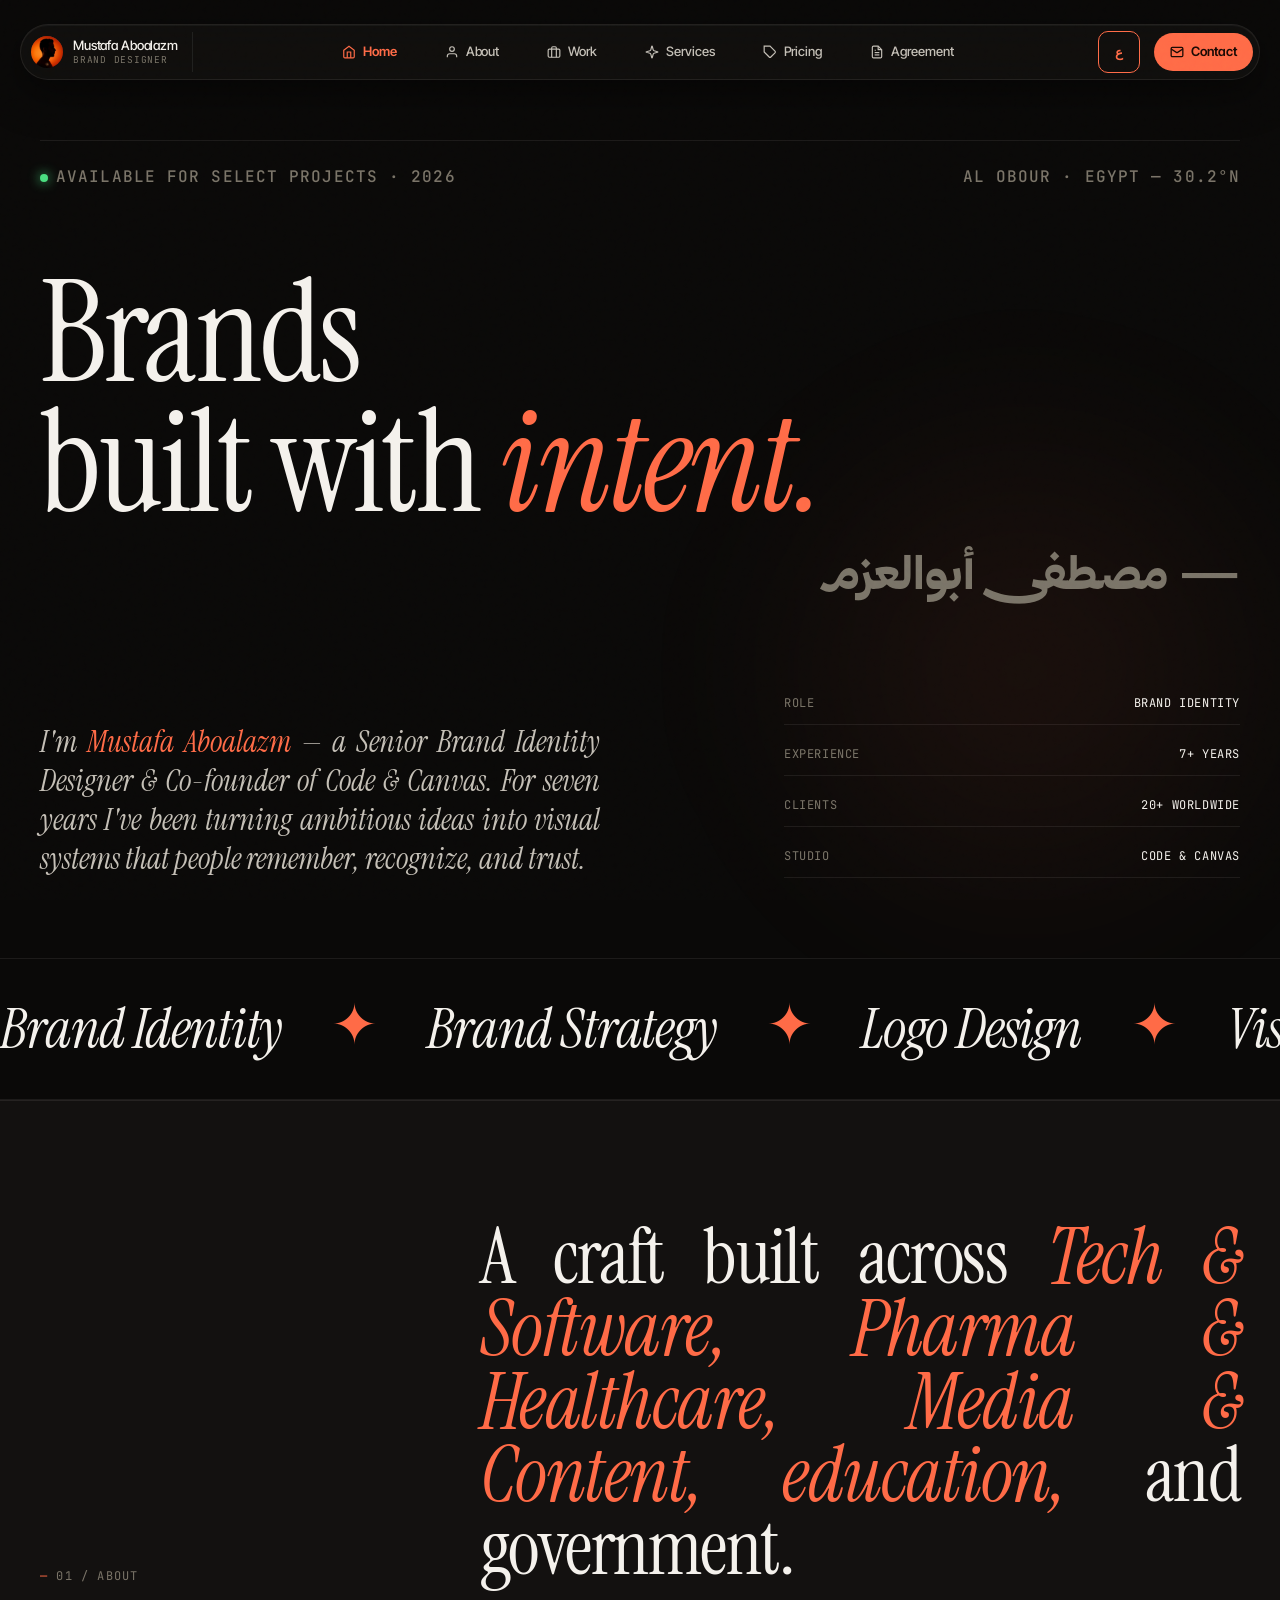
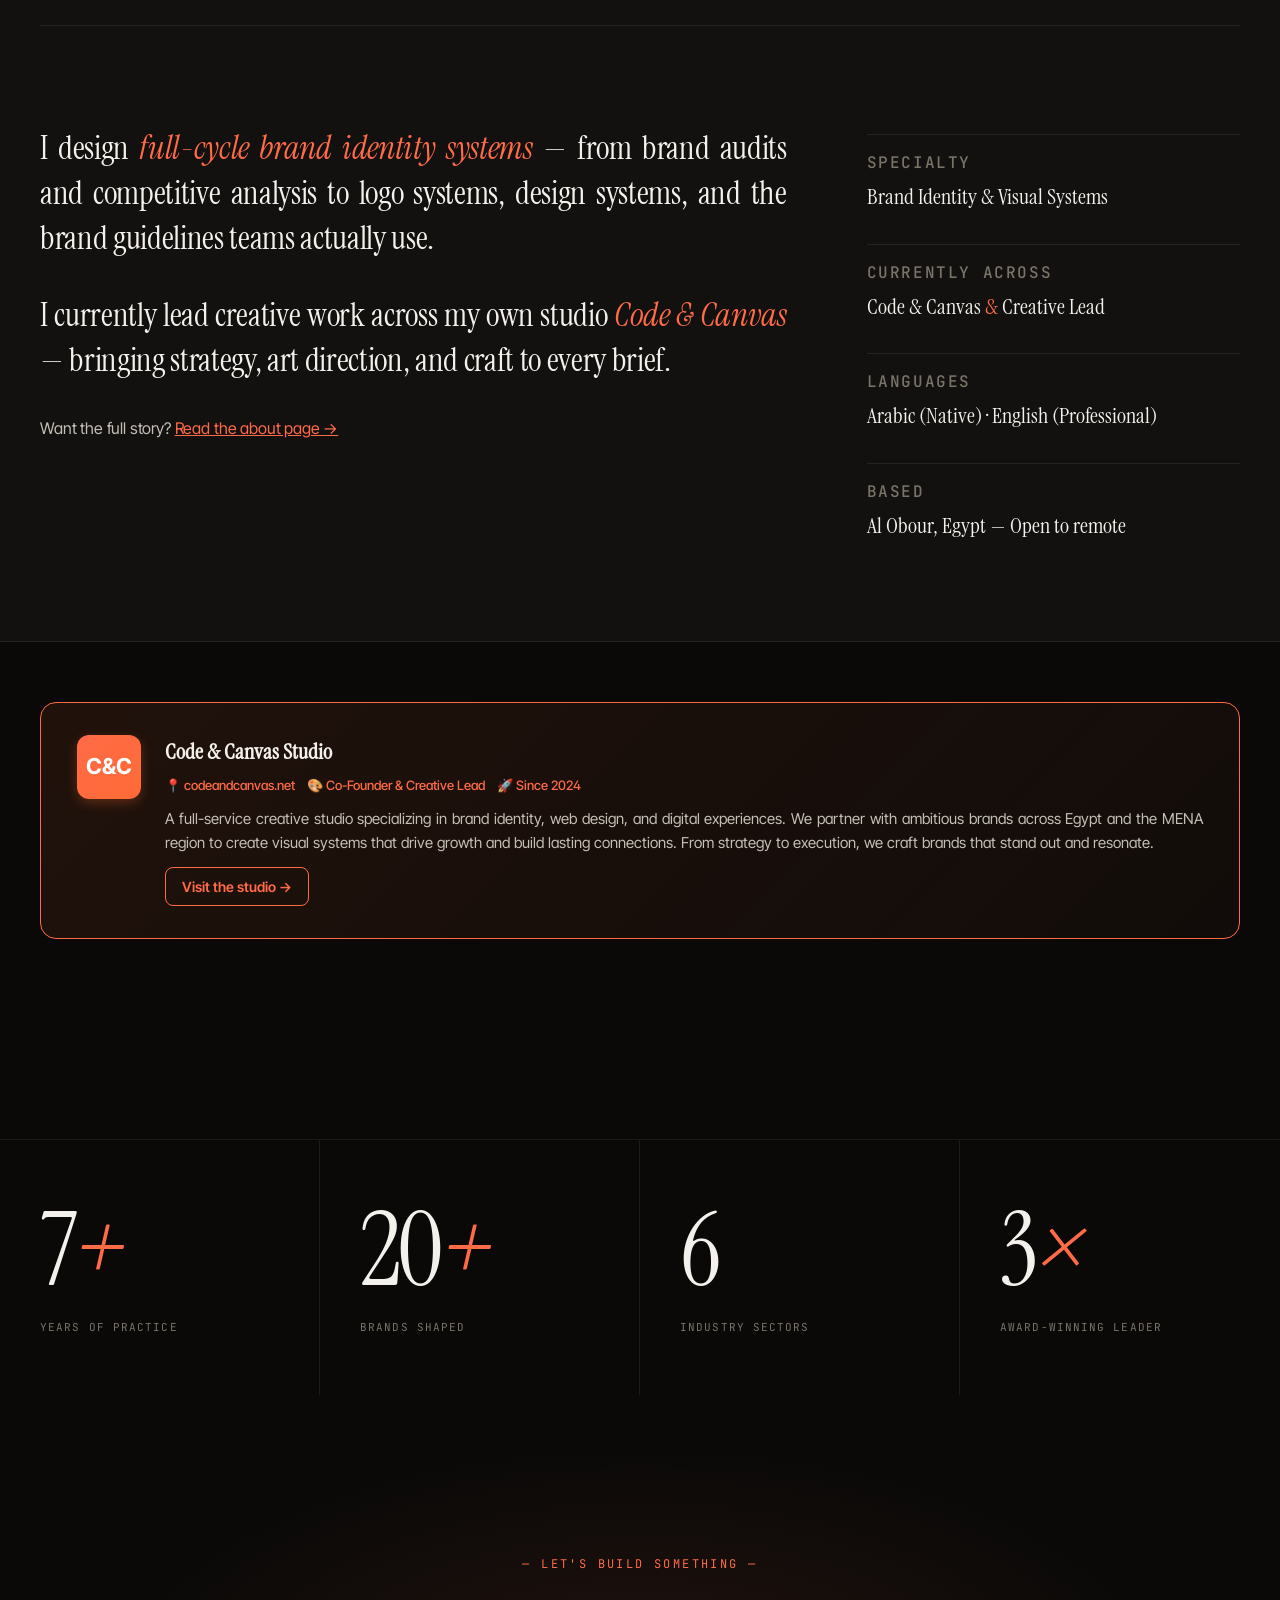
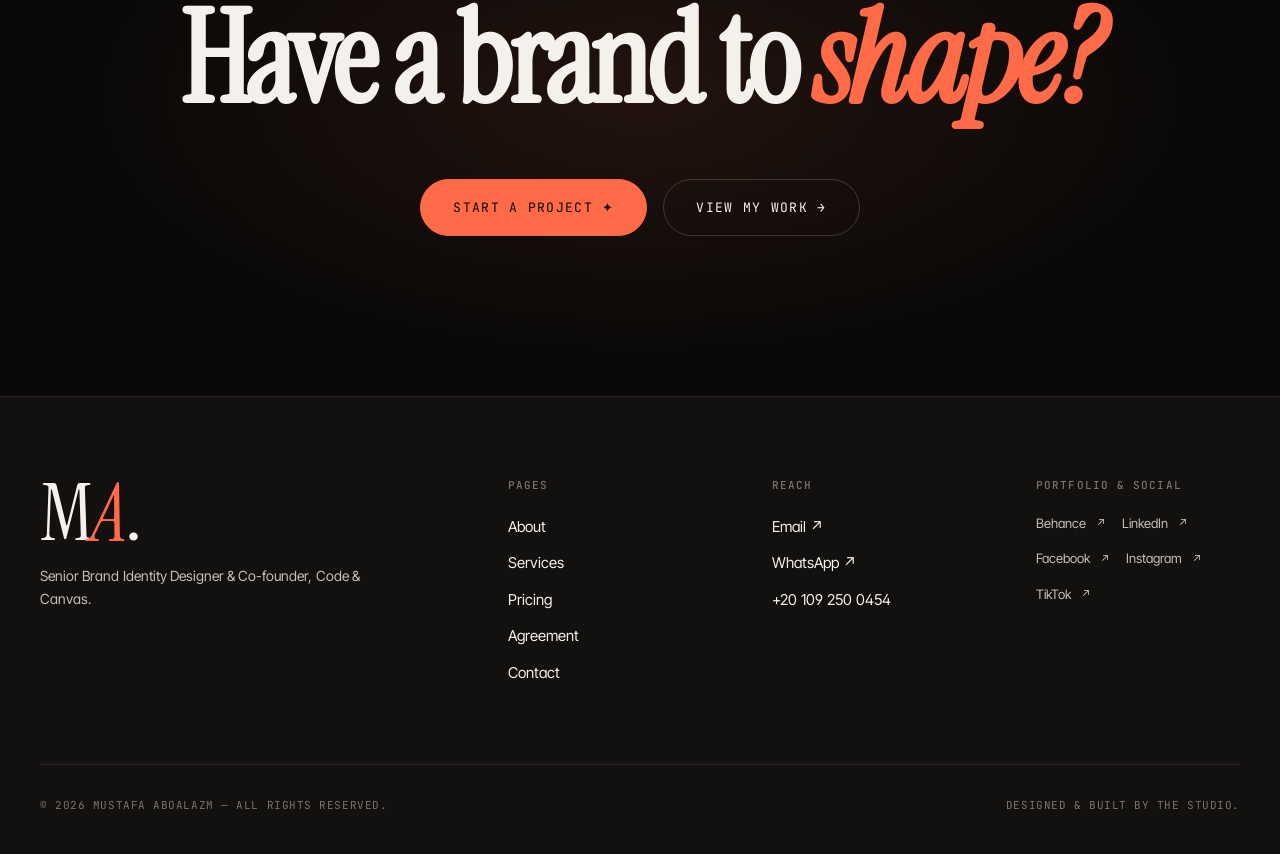
==== commit b8351043: "Update about page content" ====
--- a/index.html
+++ b/index.html
@@ -363,8 +363,7 @@
     <div class="footer-col">
       <h6 data-i18n="footer.pages">Pages</h6>
       <ul>
-          <li><a href="work.html" data-i18n="nav.work">Work</a></li>
-          <li><a href="about.html" data-i18n="nav.about">About</a></li>
+        <li><a href="about.html" data-i18n="nav.about">About</a></li>
         <li><a href="services.html" data-i18n="nav.services">Services</a></li>
         <li><a href="pricing.html" data-i18n="nav.pricing">Pricing</a></li>
         <li><a href="agreement.html">Agreement</a></li>
--- a/styles.css
+++ b/styles.css
@@ -201,8 +201,11 @@
   left: 50%;
   transform: translateX(-50%);
   z-index: 50;
+  width: calc(100% - 40px);
+  max-width: calc(100% - 40px);
   display: inline-flex;
   align-items: center;
+  justify-content: space-between;
   gap: 4px;
   padding: 6px;
   background: rgba(19, 17, 16, 0.72);
@@ -356,15 +359,85 @@
 
 @media (max-width: 768px) {
   .nav {
+    width: calc(100% - 32px);
+    max-width: calc(100% - 32px);
+    left: 50%;
+    right: auto;
+    transform: translateX(-50%);
+    padding: 10px 16px;
+    justify-content: center;
+    align-items: center;
+  }
+
+  .nav-brand {
+    display: none;
+  }
+
+  .nav-cta {
+    position: absolute;
+    left: -18px;
+    top: 50%;
+    transform: translateY(-50%);
+    width: 44px;
+    height: 44px;
+    border-radius: 50%;
+    padding: 0;
+    margin: 0;
+    display: inline-flex;
+    align-items: center;
+    justify-content: center;
+    background: var(--accent);
+    color: #1a0a04;
+    border: none;
+  }
+
+  .nav-cta span {
+    display: none;
+  }
+
+  .nav-actions {
     width: 100%;
-    left: 0;
-    transform: none;
-    padding: 8px 16px;
-    justify-content: space-between;
+    display: flex;
+    justify-content: center;
+    align-items: center;
+    gap: 16px;
+    position: relative;
+    padding-right: 58px;
   }
 
   .nav-menu-toggle {
-    display: flex;
+    display: inline-flex;
+    min-width: 90px;
+    height: 44px;
+    padding: 0 20px;
+    border: none;
+    background: transparent;
+    color: var(--accent);
+    font-size: 13px;
+    font-weight: 600;
+    letter-spacing: 0.18em;
+    text-transform: uppercase;
+    justify-content: center;
+    align-items: center;
+    border-radius: 999px;
+    margin: 0 auto;
+  }
+
+  .nav-menu-toggle span {
+    display: none;
+  }
+
+  .nav-menu-toggle::after {
+    content: 'MENU';
+  }
+
+  .nav-lang-btn {
+    position: absolute;
+    right: 0;
+    width: 44px;
+    height: 44px;
+    border-radius: 50%;
+    padding: 0;
   }
 
   .nav-links {
@@ -420,7 +493,7 @@
   .nav-brand { border-right: none; margin-right: 0; padding: 4px; }
   .nav-brand-text { display: none; }
 
-  .nav-cta { padding: 11px 18px; }
+  .nav-cta { padding: 0; }
 }
 
 @media (max-width: 380px) {
@@ -612,8 +685,18 @@
 .section-title em { color: var(--accent); font-style: italic; }
 .section-alt { background: var(--bg-2); border-top: 1px solid var(--line); border-bottom: 1px solid var(--line); }
 
+#about {
+  min-height: 100vh;
+  display: flex;
+  flex-direction: column;
+  justify-content: center;
+  padding-top: 120px;
+  padding-bottom: 100px;
+}
+
 @media (max-width: 768px) {
   .section { padding: 80px 20px; }
+  #about { min-height: auto; padding-top: 80px; padding-bottom: 80px; }
   .section-head { grid-template-columns: 1fr; gap: 24px; margin-bottom: 60px; }
 }
 
@@ -2082,7 +2165,9 @@
    ===================== */
 .nav-links {
   display: flex;
+  flex: 1 1 auto;
   align-items: center;
+  justify-content: center;
   gap: 20px;
 }
 
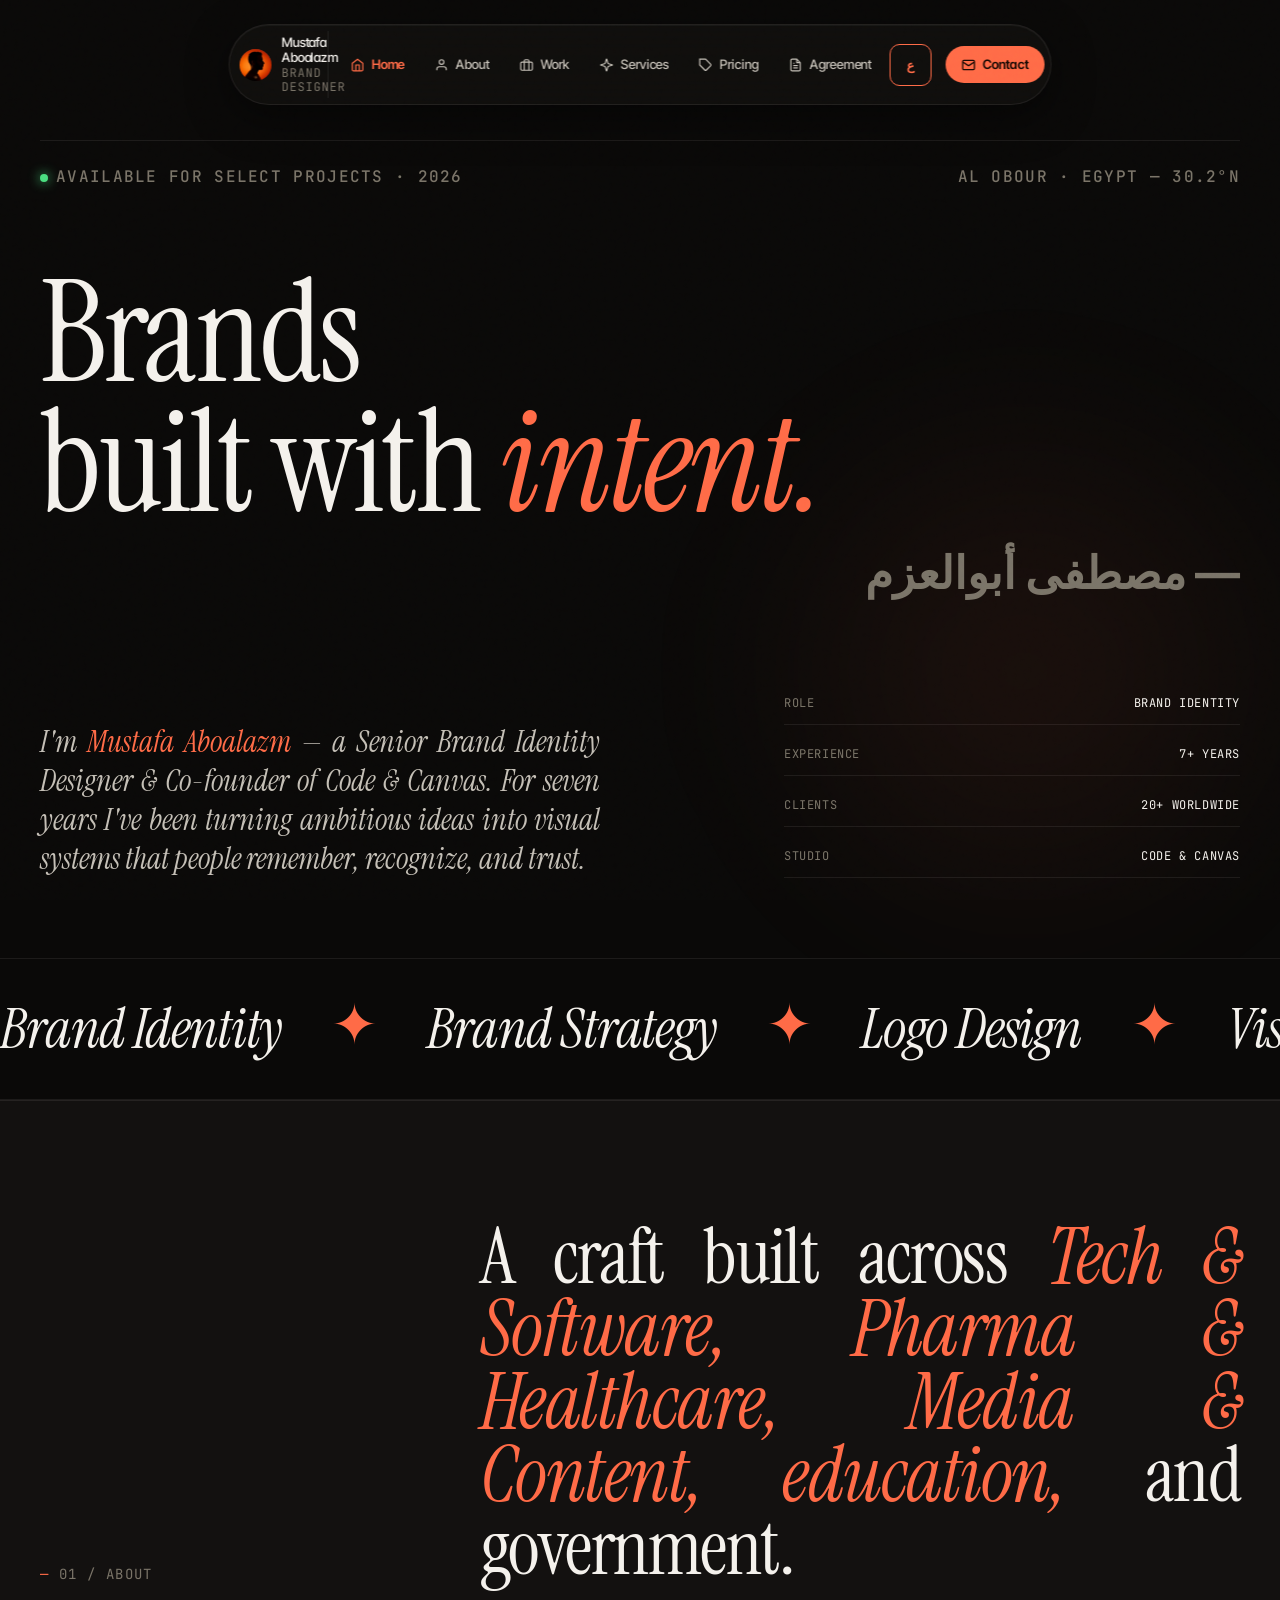
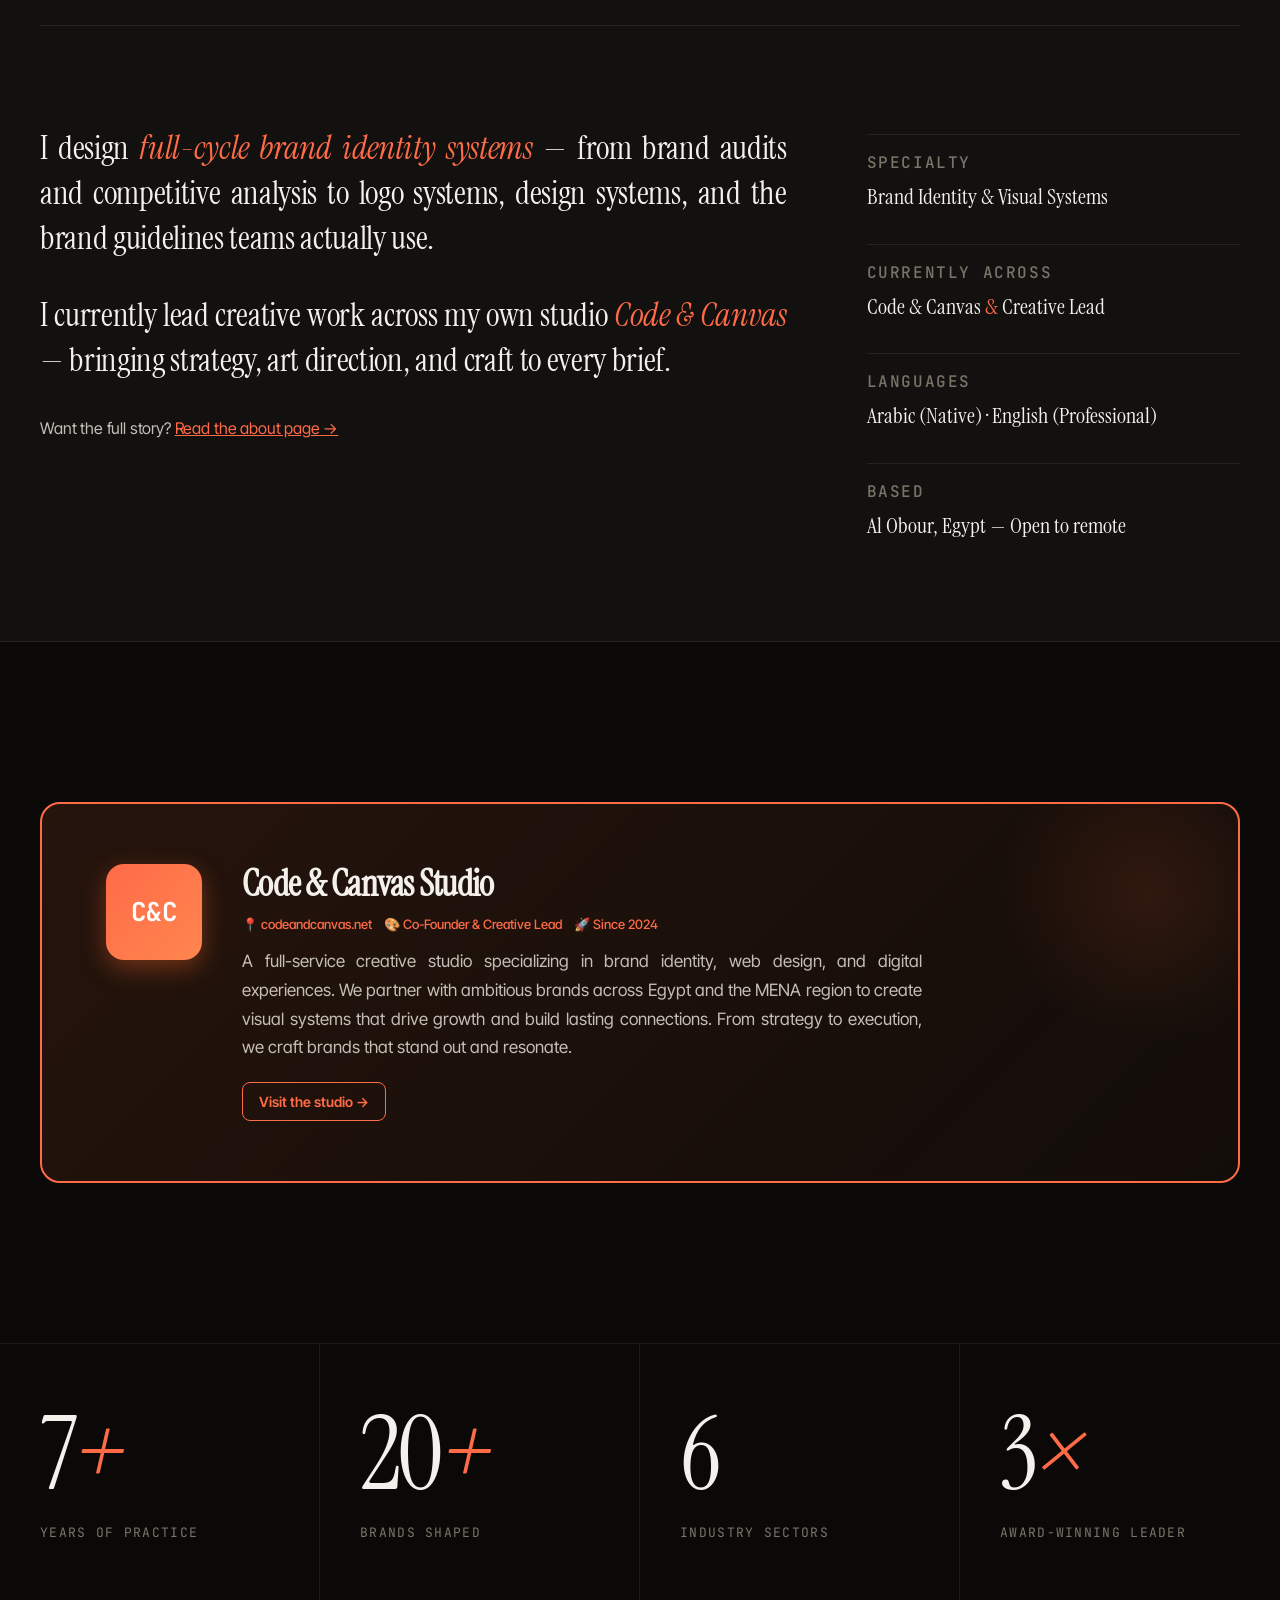
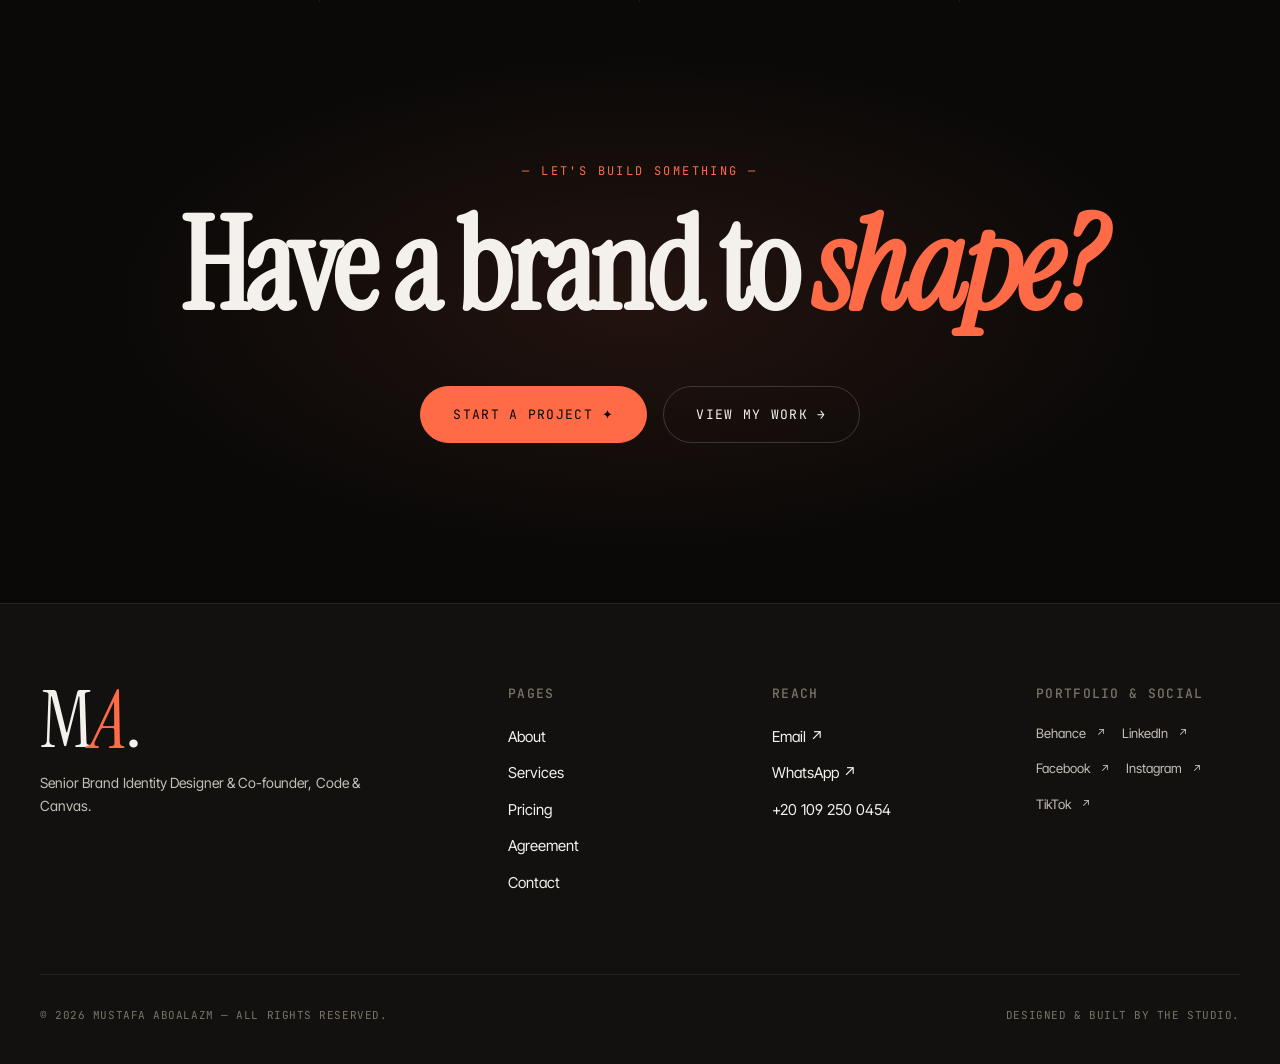
==== commit ba2009fd: "Update about page content" ====
--- a/index.html
+++ b/index.html
@@ -120,36 +120,50 @@
       100% { transform: translateX(-50%); }
     }
 
-    /* ── Code & Canvas Studio Banner (ENLARGED) ── */
+    /* ── Code & Canvas Studio Banner ── */
     .studio-banner {
-      background: linear-gradient(135deg, rgba(232,99,42,0.1) 0%, rgba(232,99,42,0.03) 100%);
-      border: 1.5px solid var(--accent, #E8632A);
-      border-radius: 16px;
-      padding: 32px 36px; /* Increased padding */
-      margin: 60px 0; /* Increased margin */
+      background: linear-gradient(135deg, rgba(232,99,42,0.12) 0%, rgba(232,99,42,0.04) 100%);
+      border: 2px solid var(--accent, #E8632A);
+      border-radius: 20px;
+      padding: 60px 64px;
+      margin: 80px 0;
       display: flex;
       align-items: flex-start;
-      gap: 24px; /* Increased gap */
+      gap: 40px;
       transition: transform 0.3s ease, box-shadow 0.3s ease;
+      position: relative;
+      overflow: hidden;
+    }
+    .studio-banner::before {
+      content: '';
+      position: absolute;
+      top: -60px; right: -60px;
+      width: 300px; height: 300px;
+      background: radial-gradient(circle, rgba(232,99,42,0.12) 0%, transparent 70%);
+      pointer-events: none;
     }
     .studio-banner:hover {
-      transform: translateY(-4px);
-      box-shadow: 0 12px 40px rgba(232, 99, 42, 0.2);
+      transform: translateY(-6px);
+      box-shadow: 0 20px 60px rgba(232, 99, 42, 0.25);
     }
     .studio-banner-icon {
-      width: 64px; height: 64px; /* Increased size */
-      border-radius: 12px;
-      background: linear-gradient(135deg, var(--accent, #E8632A) 0%, #ff6b35 100%);
+      width: 96px; height: 96px;
+      border-radius: 18px;
+      background: linear-gradient(135deg, var(--accent, #E8632A) 0%, #ff8650 100%);
       display: flex; align-items: center; justify-content: center;
-      color: #fff; font-weight: 700; font-size: 22px;
+      color: #fff; font-weight: 700; font-size: 26px;
       flex-shrink: 0;
-      box-shadow: 0 4px 12px rgba(232, 99, 42, 0.3);
+      box-shadow: 0 8px 24px rgba(232, 99, 42, 0.4);
+      font-family: var(--mono);
+      letter-spacing: -0.02em;
     }
     .studio-banner-content h4 {
-      font-family: var(--serif); font-size: 22px; margin: 0 0 8px 0; color: var(--ink);
+      font-family: var(--serif); font-size: 36px; line-height: 1.1;
+      letter-spacing: -0.02em; margin: 0 0 12px 0; color: var(--ink);
     }
     .studio-banner-content p {
-      font-size: 15px; color: var(--ink-2); margin: 0 0 12px 0; line-height: 1.6;
+      font-size: 17px; color: var(--ink-2); margin: 0 0 20px 0; line-height: 1.7;
+      max-width: 680px;
     }
     .studio-banner-meta {
       display: flex; flex-wrap: wrap; gap: 12px; margin-bottom: 12px;
@@ -194,15 +208,20 @@
 
     @media (max-width: 768px) {
       .studio-banner {
-        padding: 24px 20px;
+        padding: 36px 24px;
         flex-direction: column;
+        gap: 24px;
       }
       .studio-banner-icon {
-        width: 56px; height: 56px;
-        font-size: 20px;
+        width: 72px; height: 72px;
+        font-size: 22px;
+        border-radius: 14px;
       }
       .studio-banner-content h4 {
-        font-size: 18px;
+        font-size: 26px;
+      }
+      .studio-banner-content p {
+        font-size: 15px;
       }
     }
   </style>
@@ -319,7 +338,7 @@
 </section>
 
 <!-- =============== CODE & CANVAS STUDIO BANNER (ENLARGED + ENHANCED) =============== -->
-<section class="section" style="padding-top: 0;">
+<section class="section" style="padding-top: 80px; padding-bottom: 80px;">
   <div class="studio-banner scroll-reveal">
     <div class="studio-banner-icon">C&C</div>
     <div class="studio-banner-content">
--- a/styles.css
+++ b/styles.css
@@ -8,7 +8,8 @@
 /* Thmanyah Font Import */
 @font-face {
   font-family: 'Thmanyah';
-  src: url('fonts/thmanyahsans-Regular.otf') format('opentype');
+  src: url('fonts/Thmanyah-Regular.woff2') format('woff2'),
+       url('fonts/Thmanyah-Regular.woff') format('woff');
   font-weight: 400;
   font-style: normal;
   font-display: swap;
@@ -16,7 +17,8 @@
 
 @font-face {
   font-family: 'Thmanyah';
-  src: url('fonts/thmanyahsans-Medium.otf') format('opentype');
+  src: url('fonts/Thmanyah-Medium.woff2') format('woff2'),
+       url('fonts/Thmanyah-Medium.woff') format('woff');
   font-weight: 500;
   font-style: normal;
   font-display: swap;
@@ -24,7 +26,8 @@
 
 @font-face {
   font-family: 'Thmanyah';
-  src: url('fonts/thmanyahsans-Bold.otf') format('opentype');
+  src: url('fonts/Thmanyah-SemiBold.woff2') format('woff2'),
+       url('fonts/Thmanyah-SemiBold.woff') format('woff');
   font-weight: 600;
   font-style: normal;
   font-display: swap;
@@ -32,7 +35,8 @@
 
 @font-face {
   font-family: 'Thmanyah';
-  src: url('fonts/thmanyahsans-Black.otf') format('opentype');
+  src: url('fonts/Thmanyah-Bold.woff2') format('woff2'),
+       url('fonts/Thmanyah-Bold.woff') format('woff');
   font-weight: 700;
   font-style: normal;
   font-display: swap;
@@ -110,8 +114,13 @@
   font-family: 'Thmanyah', var(--arabic);
 }
 
-/* Arabic Text Alignment (Justify + Right Last Line) */
+/* Arabic Text Alignment — ALL text elements */
 html[lang="ar"] p,
+html[lang="ar"] li,
+html[lang="ar"] td,
+html[lang="ar"] th,
+html[lang="ar"] label,
+html[lang="ar"] span:not(.nav-brand-role):not(.project-tag):not(.stat-num):not(.arrow),
 html[lang="ar"] .about-prose p,
 html[lang="ar"] .hero-tagline,
 html[lang="ar"] .project-desc,
@@ -155,6 +164,8 @@
   font-weight: 500;
   letter-spacing: -0.02em;
   line-height: 1.4 !important;
+  text-align: justify;
+  text-align-last: right;
 }
 
 /* IBM Plex Sans Arabic for Arabic Body Text */
@@ -201,11 +212,8 @@
   left: 50%;
   transform: translateX(-50%);
   z-index: 50;
-  width: calc(100% - 40px);
-  max-width: calc(100% - 40px);
   display: inline-flex;
   align-items: center;
-  justify-content: space-between;
   gap: 4px;
   padding: 6px;
   background: rgba(19, 17, 16, 0.72);
@@ -250,7 +258,7 @@
 }
 .nav-brand-role {
   font-family: var(--mono);
-  font-size: 9.5px;
+  font-size: 12px;
   color: var(--ink-3);
   letter-spacing: 0.08em;
   text-transform: uppercase;
@@ -279,6 +287,8 @@
 .nav-link:hover { background: rgba(244, 241, 236, 0.06); color: var(--ink); }
 .nav-link:hover svg { transform: scale(1.1); }
 .nav-link.is-active { background: rgba(244, 241, 236, 0.08); color: var(--ink); }
+
+html[lang="ar"] .nav-link { font-size: 15px; }
 
 /* Active Nav Link Styling */
 .nav-link.active {
@@ -359,85 +369,15 @@
 
 @media (max-width: 768px) {
   .nav {
-    width: calc(100% - 32px);
-    max-width: calc(100% - 32px);
-    left: 50%;
-    right: auto;
-    transform: translateX(-50%);
-    padding: 10px 16px;
-    justify-content: center;
-    align-items: center;
+    width: 100%;
+    left: 0;
+    transform: none;
+    padding: 8px 16px;
+    justify-content: space-between;
   }
 
-  .nav-brand {
-    display: none;
-  }
-
-  .nav-cta {
-    position: absolute;
-    left: -18px;
-    top: 50%;
-    transform: translateY(-50%);
-    width: 44px;
-    height: 44px;
-    border-radius: 50%;
-    padding: 0;
-    margin: 0;
-    display: inline-flex;
-    align-items: center;
-    justify-content: center;
-    background: var(--accent);
-    color: #1a0a04;
-    border: none;
-  }
-
-  .nav-cta span {
-    display: none;
-  }
-
-  .nav-actions {
-    width: 100%;
+  .nav-menu-toggle {
     display: flex;
-    justify-content: center;
-    align-items: center;
-    gap: 16px;
-    position: relative;
-    padding-right: 58px;
-  }
-
-  .nav-menu-toggle {
-    display: inline-flex;
-    min-width: 90px;
-    height: 44px;
-    padding: 0 20px;
-    border: none;
-    background: transparent;
-    color: var(--accent);
-    font-size: 13px;
-    font-weight: 600;
-    letter-spacing: 0.18em;
-    text-transform: uppercase;
-    justify-content: center;
-    align-items: center;
-    border-radius: 999px;
-    margin: 0 auto;
-  }
-
-  .nav-menu-toggle span {
-    display: none;
-  }
-
-  .nav-menu-toggle::after {
-    content: 'MENU';
-  }
-
-  .nav-lang-btn {
-    position: absolute;
-    right: 0;
-    width: 44px;
-    height: 44px;
-    border-radius: 50%;
-    padding: 0;
   }
 
   .nav-links {
@@ -493,7 +433,7 @@
   .nav-brand { border-right: none; margin-right: 0; padding: 4px; }
   .nav-brand-text { display: none; }
 
-  .nav-cta { padding: 0; }
+  .nav-cta { padding: 11px 18px; }
 }
 
 @media (max-width: 380px) {
@@ -528,7 +468,7 @@
   justify-content: space-between;
   align-items: center;
   font-family: var(--mono);
-  font-size: 11px;
+  font-size: 13px;
   letter-spacing: 0.1em;
   text-transform: uppercase;
   color: var(--ink-3);
@@ -655,7 +595,7 @@
 /* =================================================================
    SECTION COMMON
    ================================================================= */
-.section { padding: 140px 40px; position: relative; max-width: 1600px; margin-left: auto; margin-right: auto; }
+.section { padding: 140px 40px; position: relative; width: 100%; }
 .section-head {
   display: grid;
   grid-template-columns: 1fr 2fr;
@@ -667,7 +607,7 @@
 }
 .section-num {
   font-family: var(--mono);
-  font-size: 12px;
+  font-size: 14px;
   letter-spacing: 0.1em;
   color: var(--ink-3);
   text-transform: uppercase;
@@ -729,7 +669,7 @@
 .about-fact { border-top: 1px solid var(--line); padding-top: 16px; }
 .about-fact-label {
   font-family: var(--mono);
-  font-size: 11px;
+  font-size: 13px;
   letter-spacing: 0.1em;
   text-transform: uppercase;
   color: var(--ink-3);
@@ -772,7 +712,7 @@
 .stat-num em { font-style: italic; color: var(--accent); }
 .stat-label {
   font-family: var(--mono);
-  font-size: 11px;
+  font-size: 13px;
   letter-spacing: 0.1em;
   text-transform: uppercase;
   color: var(--ink-3);
@@ -954,7 +894,7 @@
   position: absolute;
   top: 24px; left: 24px;
   font-family: var(--mono);
-  font-size: 11px;
+  font-size: 13px;
   letter-spacing: 0.1em;
   text-transform: uppercase;
   color: var(--ink-3);
@@ -980,7 +920,7 @@
   display: flex;
   justify-content: space-between;
   font-family: var(--mono);
-  font-size: 11px;
+  font-size: 13px;
   letter-spacing: 0.08em;
   text-transform: uppercase;
   color: var(--ink-3);
@@ -1292,7 +1232,7 @@
 .contact-card-icon svg { width: 20px; height: 20px; }
 .contact-card-label {
   font-family: var(--mono);
-  font-size: 11px;
+  font-size: 13px;
   letter-spacing: 0.1em;
   text-transform: uppercase;
   color: var(--ink-3);
@@ -1357,7 +1297,7 @@
   color: var(--ink-2);
   max-width: 640px;
 }
-.faq-item.open .faq-a { max-height: 800px; margin-top: 20px; }
+.faq-item.open .faq-a { max-height: 400px; margin-top: 20px; }
 
 /* =================================================================
    PROJECT CASE STUDY PAGE
@@ -1618,7 +1558,7 @@
 }
 .footer-col h6 {
   font-family: var(--mono);
-  font-size: 11px;
+  font-size: 13px;
   letter-spacing: 0.1em;
   text-transform: uppercase;
   color: var(--ink-3);
@@ -2163,11 +2103,29 @@
 /* =====================
    Nav Links Layout
    ===================== */
-.nav-links {
-  display: flex;
-  flex: 1 1 auto;
+
+
+/* =====================
+   Language Toggle Button
+   ===================== */
+.lang-btn {
+  background: transparent;
+  border: 1px solid #ff6b4a;
+  color: #fff;
+  padding: 8px 16px;
+  cursor: pointer;
+  font-family: 'JetBrains Mono', monospace;
+  font-size: 12px;
+  font-weight: 500;
+  border-radius: 100px;
+  transition: all 0.3s ease;
+  display: flex;
   align-items: center;
   justify-content: center;
-  gap: 20px;
-}
-
+}
+
+.lang-btn:hover {
+  background: #ff6b4a;
+  color: #000;
+  transform: scale(1.05);
+}
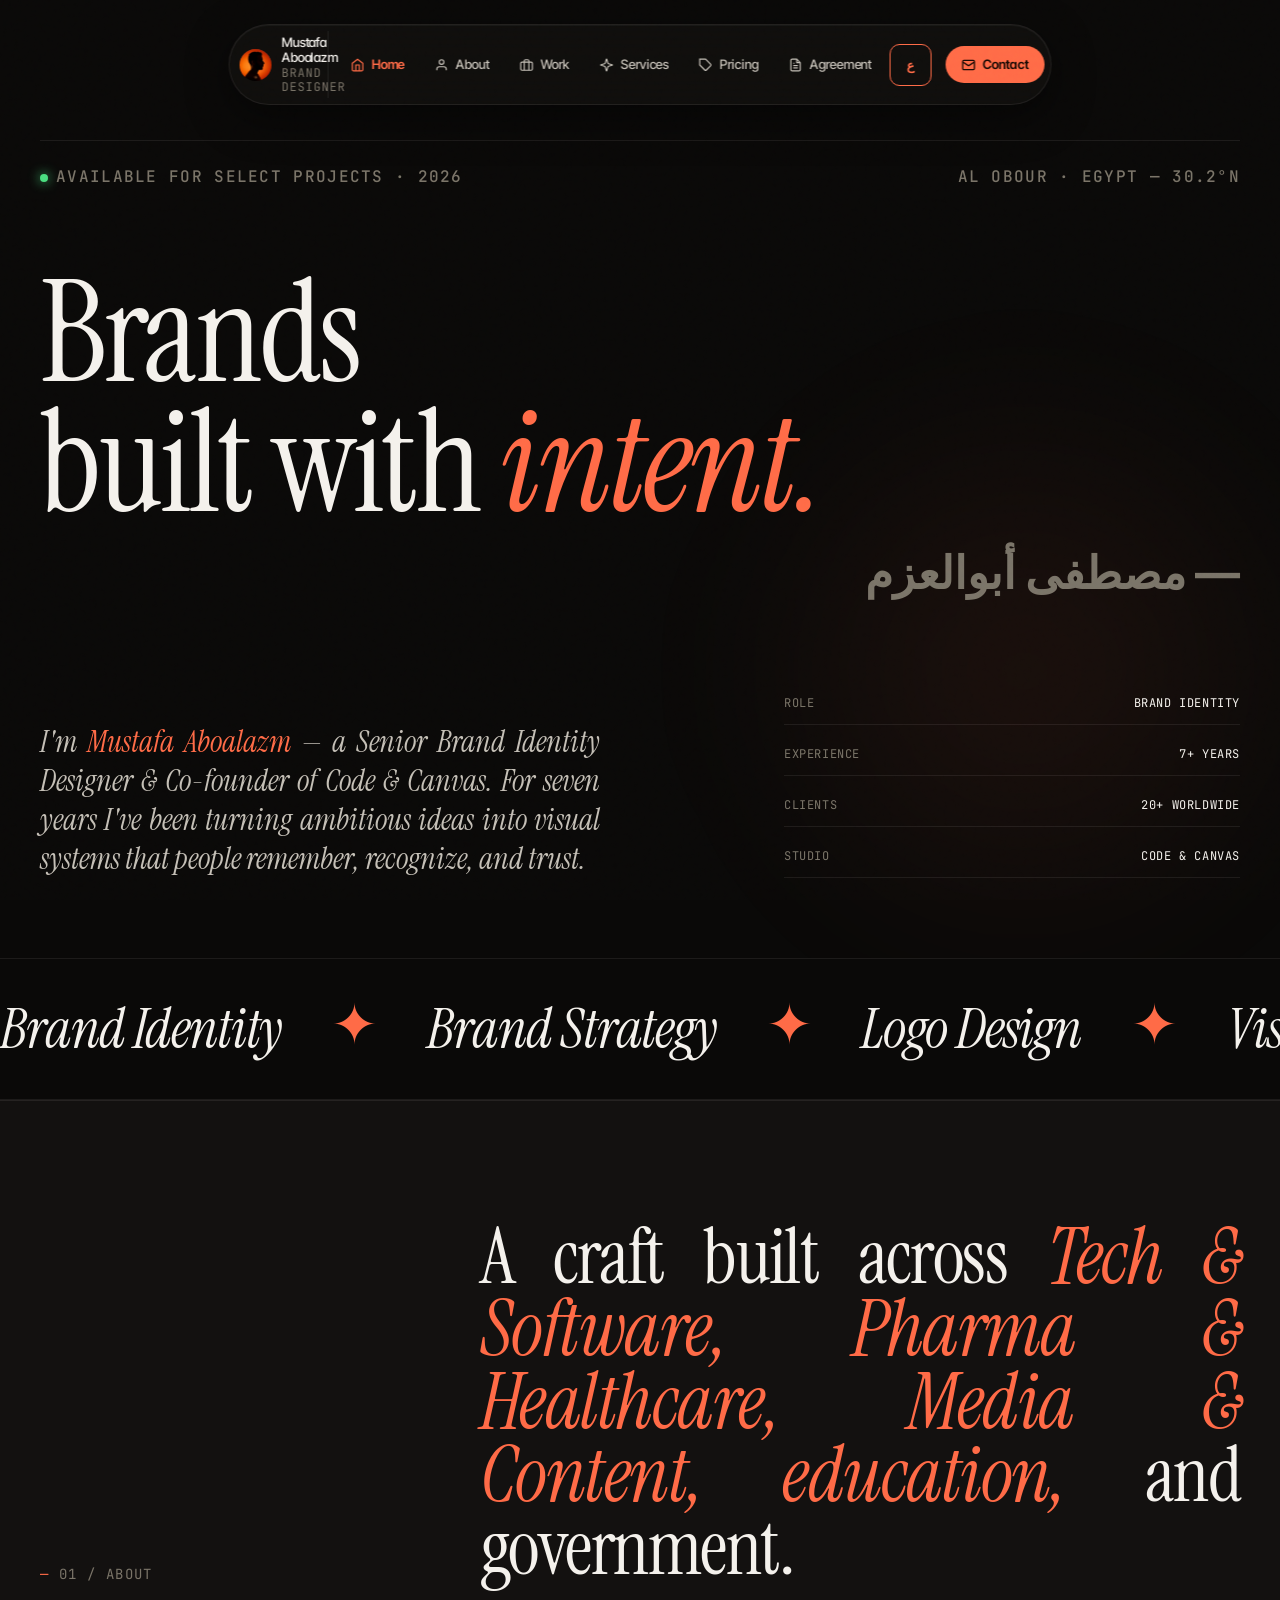
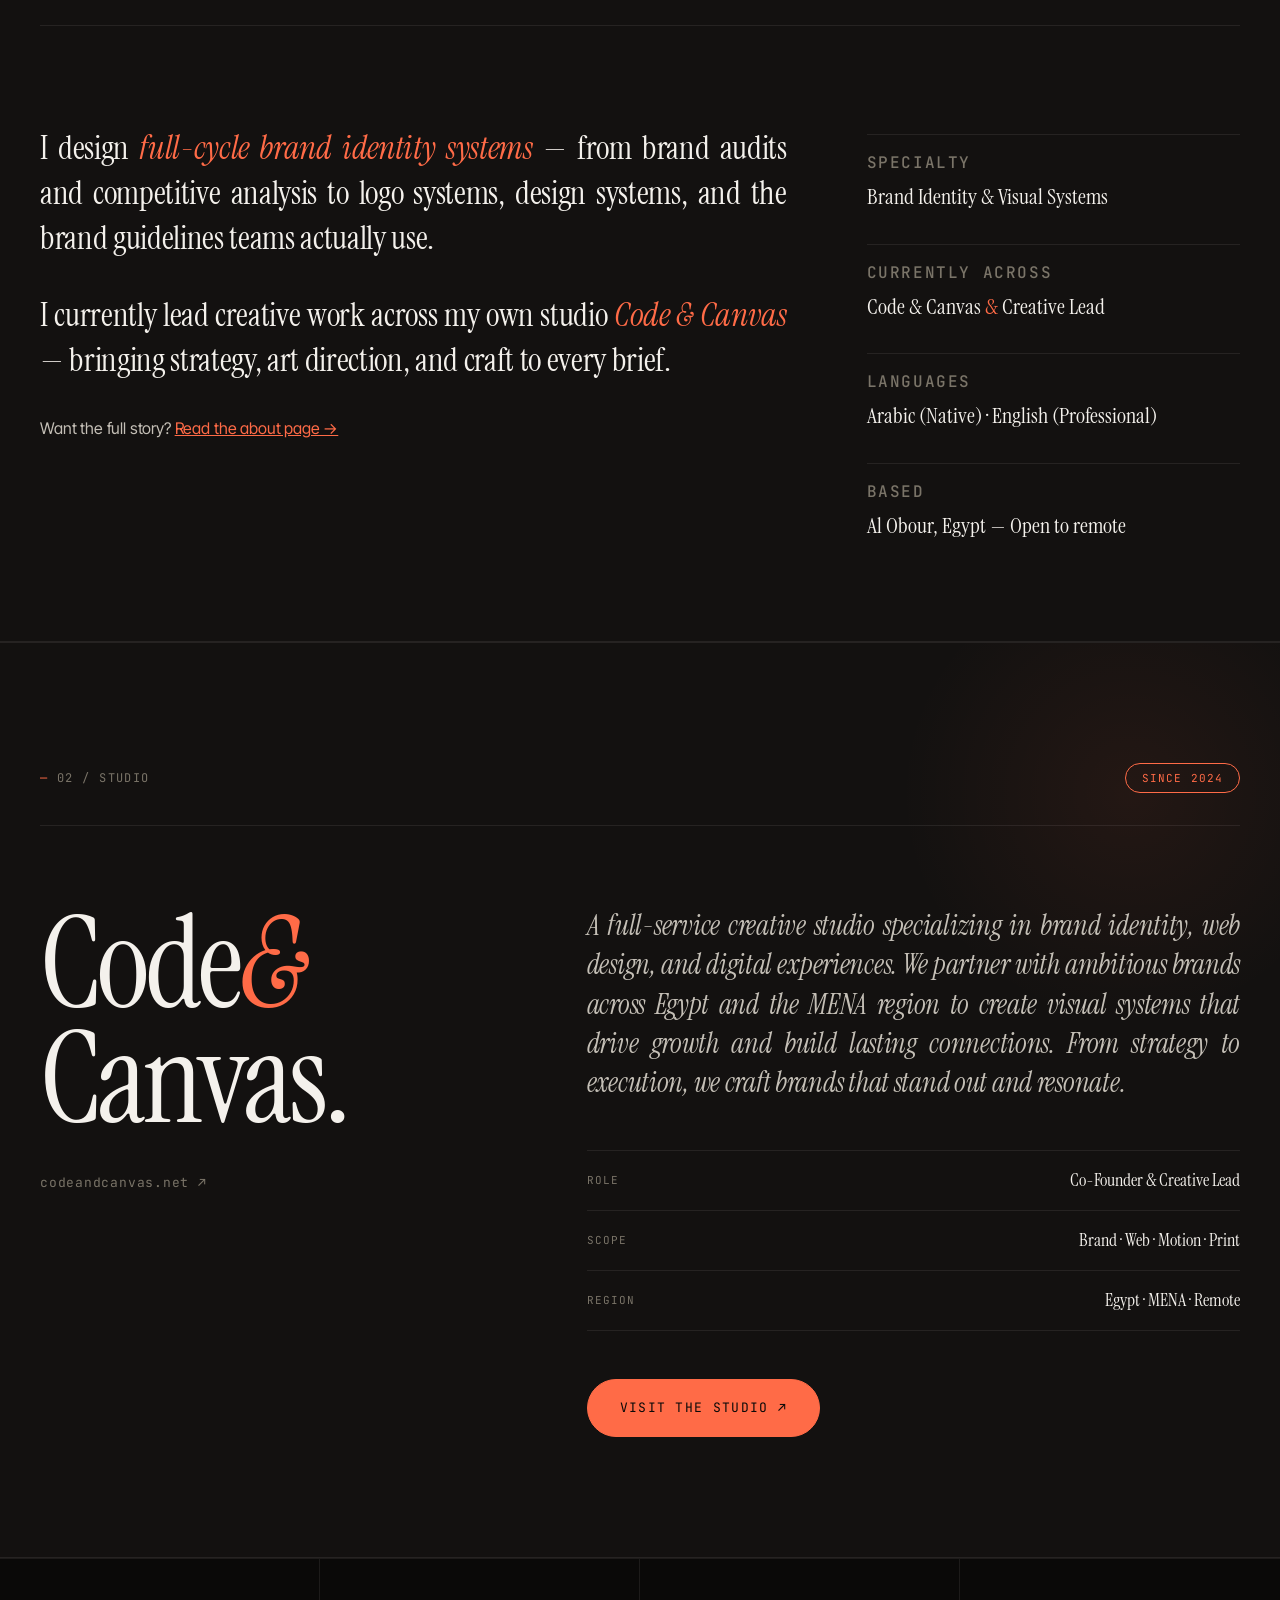
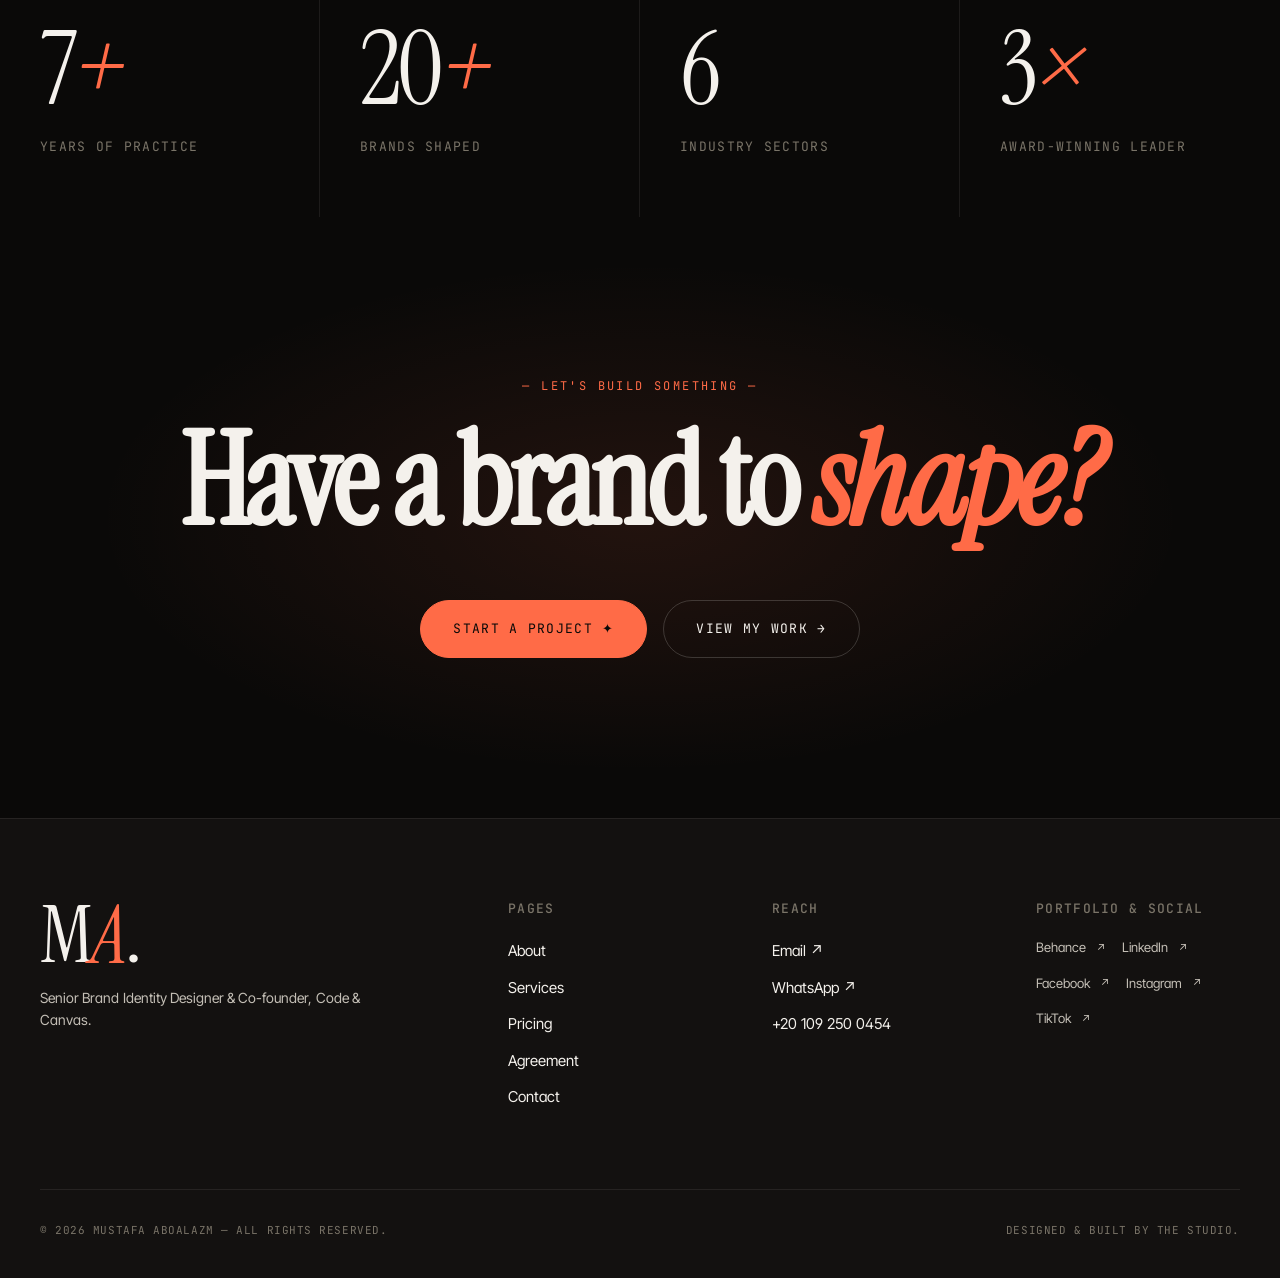
==== commit 7b18c50e: "Update about page content" ====
--- a/index.html
+++ b/index.html
@@ -118,6 +118,130 @@
     @keyframes marquee {
       0% { transform: translateX(0); }
       100% { transform: translateX(-50%); }
+    }
+
+    /* ── Code & Canvas Studio — Full Section ── */
+    .studio-section {
+      padding: 120px 40px;
+      background: var(--bg-2);
+      border-top: 1px solid var(--line);
+      border-bottom: 1px solid var(--line);
+      position: relative;
+      overflow: hidden;
+    }
+    .studio-section::before {
+      content: '';
+      position: absolute;
+      top: -100px; right: -100px;
+      width: 500px; height: 500px;
+      background: radial-gradient(circle, rgba(255,107,71,0.07) 0%, transparent 65%);
+      pointer-events: none;
+    }
+    .studio-inner {
+      max-width: 1400px;
+      margin: 0 auto;
+    }
+    .studio-top {
+      display: flex;
+      justify-content: space-between;
+      align-items: center;
+      margin-bottom: 80px;
+      padding-bottom: 32px;
+      border-bottom: 1px solid var(--line);
+    }
+    .studio-eyebrow {
+      font-family: var(--mono);
+      font-size: 12px;
+      letter-spacing: 0.12em;
+      text-transform: uppercase;
+      color: var(--ink-3);
+    }
+    .studio-eyebrow::before { content: '— '; color: var(--accent); }
+    .studio-badge {
+      font-family: var(--mono);
+      font-size: 11px;
+      letter-spacing: 0.1em;
+      text-transform: uppercase;
+      color: var(--accent);
+      padding: 6px 16px;
+      border: 1px solid var(--accent);
+      border-radius: 999px;
+    }
+    .studio-main {
+      display: grid;
+      grid-template-columns: 1fr 1.4fr;
+      gap: 80px;
+      align-items: start;
+    }
+    .studio-title {
+      font-family: var(--serif);
+      font-size: clamp(72px, 10vw, 148px);
+      line-height: 0.9;
+      letter-spacing: -0.03em;
+      font-weight: 400;
+      color: var(--ink);
+      margin-bottom: 32px;
+    }
+    .studio-amp {
+      font-style: italic;
+      color: var(--accent);
+    }
+    .studio-url a {
+      font-family: var(--mono);
+      font-size: 13px;
+      letter-spacing: 0.06em;
+      color: var(--ink-3);
+      text-decoration: none;
+      text-transform: lowercase;
+      transition: color 0.25s ease;
+    }
+    .studio-url a:hover { color: var(--accent); }
+    .studio-lead {
+      font-family: var(--serif);
+      font-style: italic;
+      font-size: clamp(20px, 2.2vw, 28px);
+      line-height: 1.4;
+      color: var(--ink-2);
+      margin-bottom: 48px;
+      letter-spacing: -0.01em;
+    }
+    .studio-facts {
+      display: flex;
+      flex-direction: column;
+      gap: 0;
+      margin-bottom: 48px;
+      border-top: 1px solid var(--line);
+    }
+    .studio-fact {
+      display: flex;
+      justify-content: space-between;
+      align-items: center;
+      padding: 16px 0;
+      border-bottom: 1px solid var(--line);
+      gap: 24px;
+    }
+    .studio-fact-label {
+      font-family: var(--mono);
+      font-size: 11px;
+      letter-spacing: 0.1em;
+      text-transform: uppercase;
+      color: var(--ink-3);
+      white-space: nowrap;
+    }
+    .studio-fact-val {
+      font-family: var(--serif);
+      font-size: 18px;
+      color: var(--ink);
+      text-align: right;
+    }
+    .studio-cta { margin-top: 0; }
+
+    @media (max-width: 768px) {
+      .studio-section { padding: 80px 20px; }
+      .studio-main { grid-template-columns: 1fr; gap: 48px; }
+      .studio-title { font-size: clamp(64px, 18vw, 96px); margin-bottom: 20px; }
+      .studio-lead { font-size: 18px; }
+      .studio-fact-val { font-size: 15px; }
     }
 
     /* ── Code & Canvas Studio Banner ── */
@@ -337,20 +461,49 @@
   </div>
 </section>
 
-<!-- =============== CODE & CANVAS STUDIO BANNER (ENLARGED + ENHANCED) =============== -->
-<section class="section" style="padding-top: 80px; padding-bottom: 80px;">
-  <div class="studio-banner scroll-reveal">
-    <div class="studio-banner-icon">C&C</div>
-    <div class="studio-banner-content">
-      <h4 data-i18n="studio.title">Code & Canvas Studio</h4>
-      <div class="studio-banner-meta">
-        <span>📍 codeandcanvas.net</span>
-        <span>🎨 Co-Founder & Creative Lead</span>
-        <span>🚀 Since 2024</span>
+<!-- =============== CODE & CANVAS STUDIO =============== -->
+<section class="studio-section section-alt">
+  <div class="studio-inner">
+
+    <div class="studio-top scroll-reveal">
+      <div class="studio-eyebrow">02 / Studio</div>
+      <div class="studio-badge">Since 2024</div>
+    </div>
+
+    <div class="studio-main">
+      <div class="studio-title-col scroll-reveal">
+        <h2 class="studio-title">Code<span class="studio-amp">&</span><br>Canvas.</h2>
+        <div class="studio-url">
+          <a href="https://codeandcanvas.net/" target="_blank" rel="noopener">
+            codeandcanvas.net ↗
+          </a>
+        </div>
       </div>
-      <p data-i18n="studio.desc">A full-service creative studio specializing in brand identity, web design, and digital experiences. We partner with ambitious brands across Egypt and the MENA region to create visual systems that drive growth and build lasting connections. From strategy to execution, we craft brands that stand out and resonate.</p>
-      <a href="https://codeandcanvas.net/" target="_blank" rel="noopener" class="studio-banner-link" data-i18n="studio.link">Visit the studio →</a>
-    </div>
+
+      <div class="studio-body-col scroll-reveal">
+        <p class="studio-lead" data-i18n="studio.desc">A full-service creative studio specializing in brand identity, web design, and digital experiences. We partner with ambitious brands across Egypt and the MENA region to create visual systems that drive growth and build lasting connections. From strategy to execution, we craft brands that stand out and resonate.</p>
+
+        <div class="studio-facts">
+          <div class="studio-fact">
+            <span class="studio-fact-label">Role</span>
+            <span class="studio-fact-val">Co-Founder & Creative Lead</span>
+          </div>
+          <div class="studio-fact">
+            <span class="studio-fact-label">Scope</span>
+            <span class="studio-fact-val">Brand · Web · Motion · Print</span>
+          </div>
+          <div class="studio-fact">
+            <span class="studio-fact-label">Region</span>
+            <span class="studio-fact-val">Egypt · MENA · Remote</span>
+          </div>
+        </div>
+
+        <a href="https://codeandcanvas.net/" target="_blank" rel="noopener" class="btn btn-primary studio-cta" data-i18n="studio.link">
+          Visit the Studio ↗
+        </a>
+      </div>
+    </div>
+
   </div>
 </section>
 
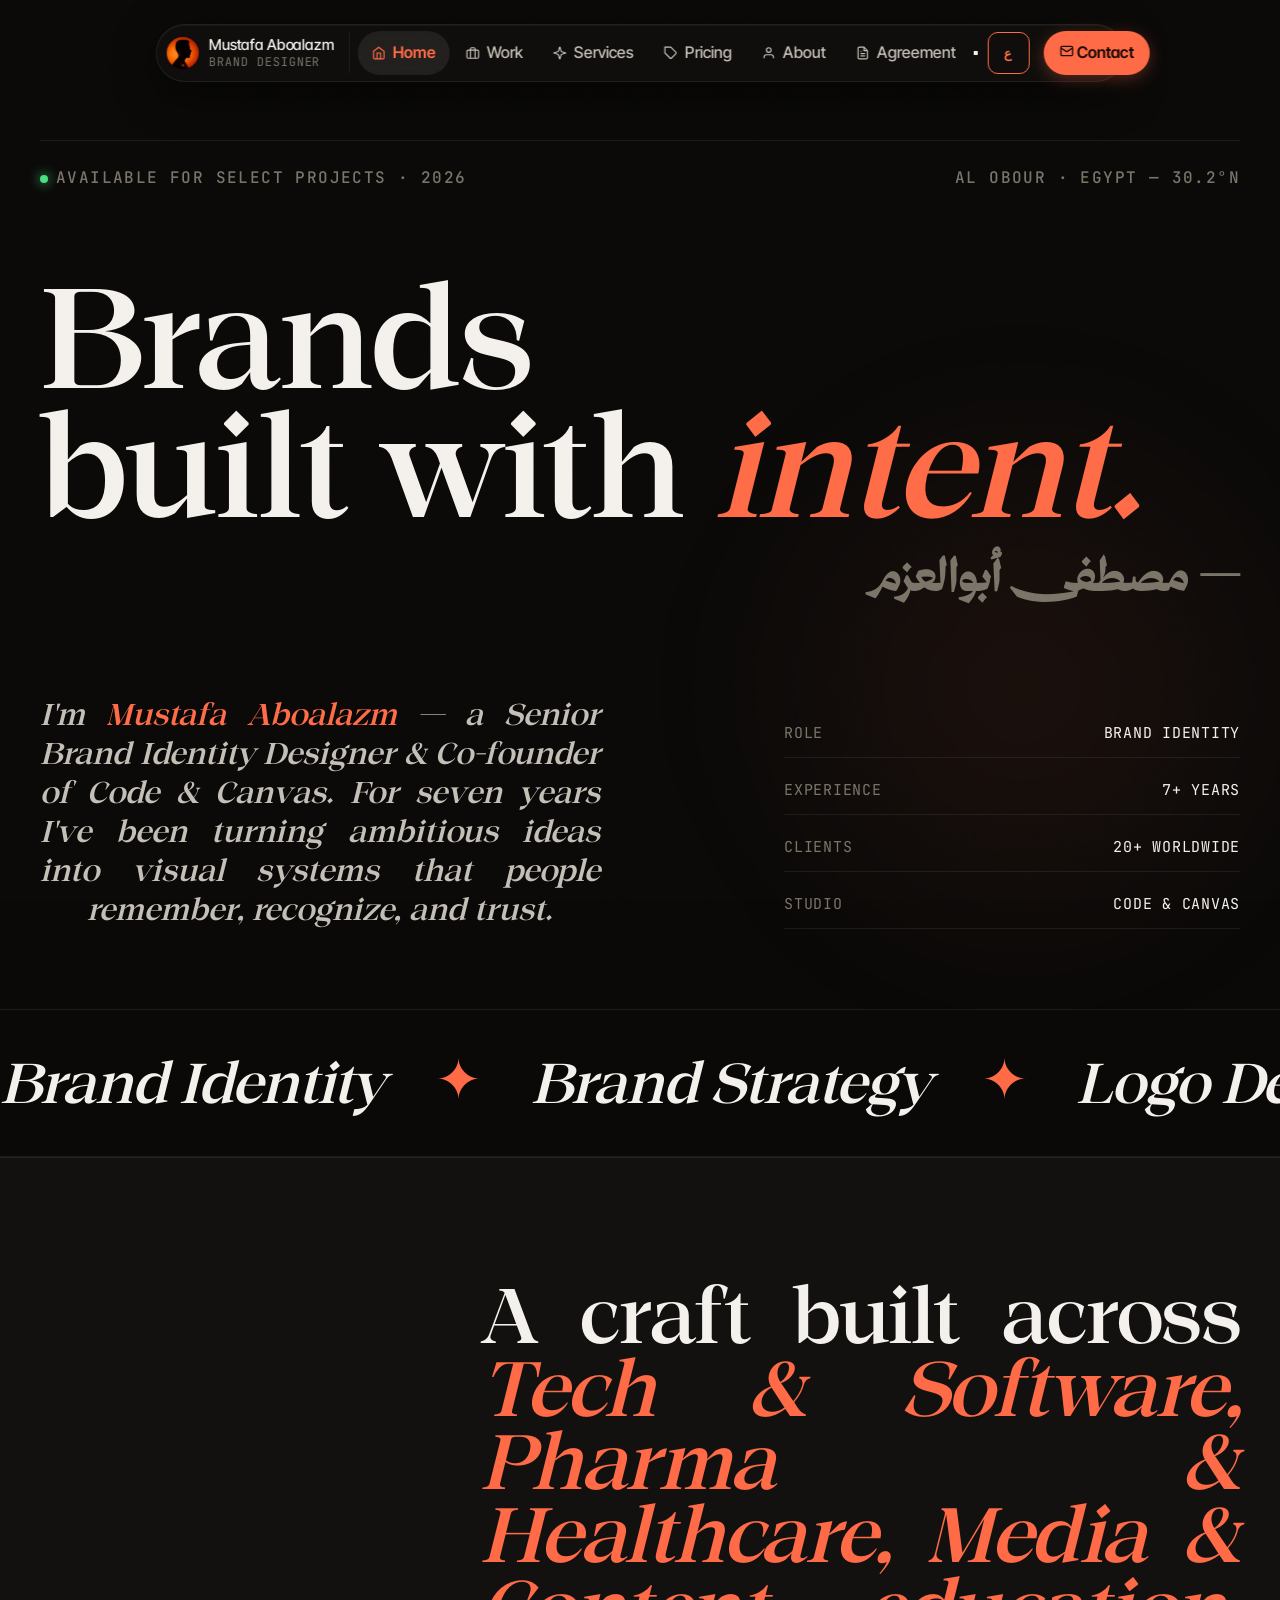
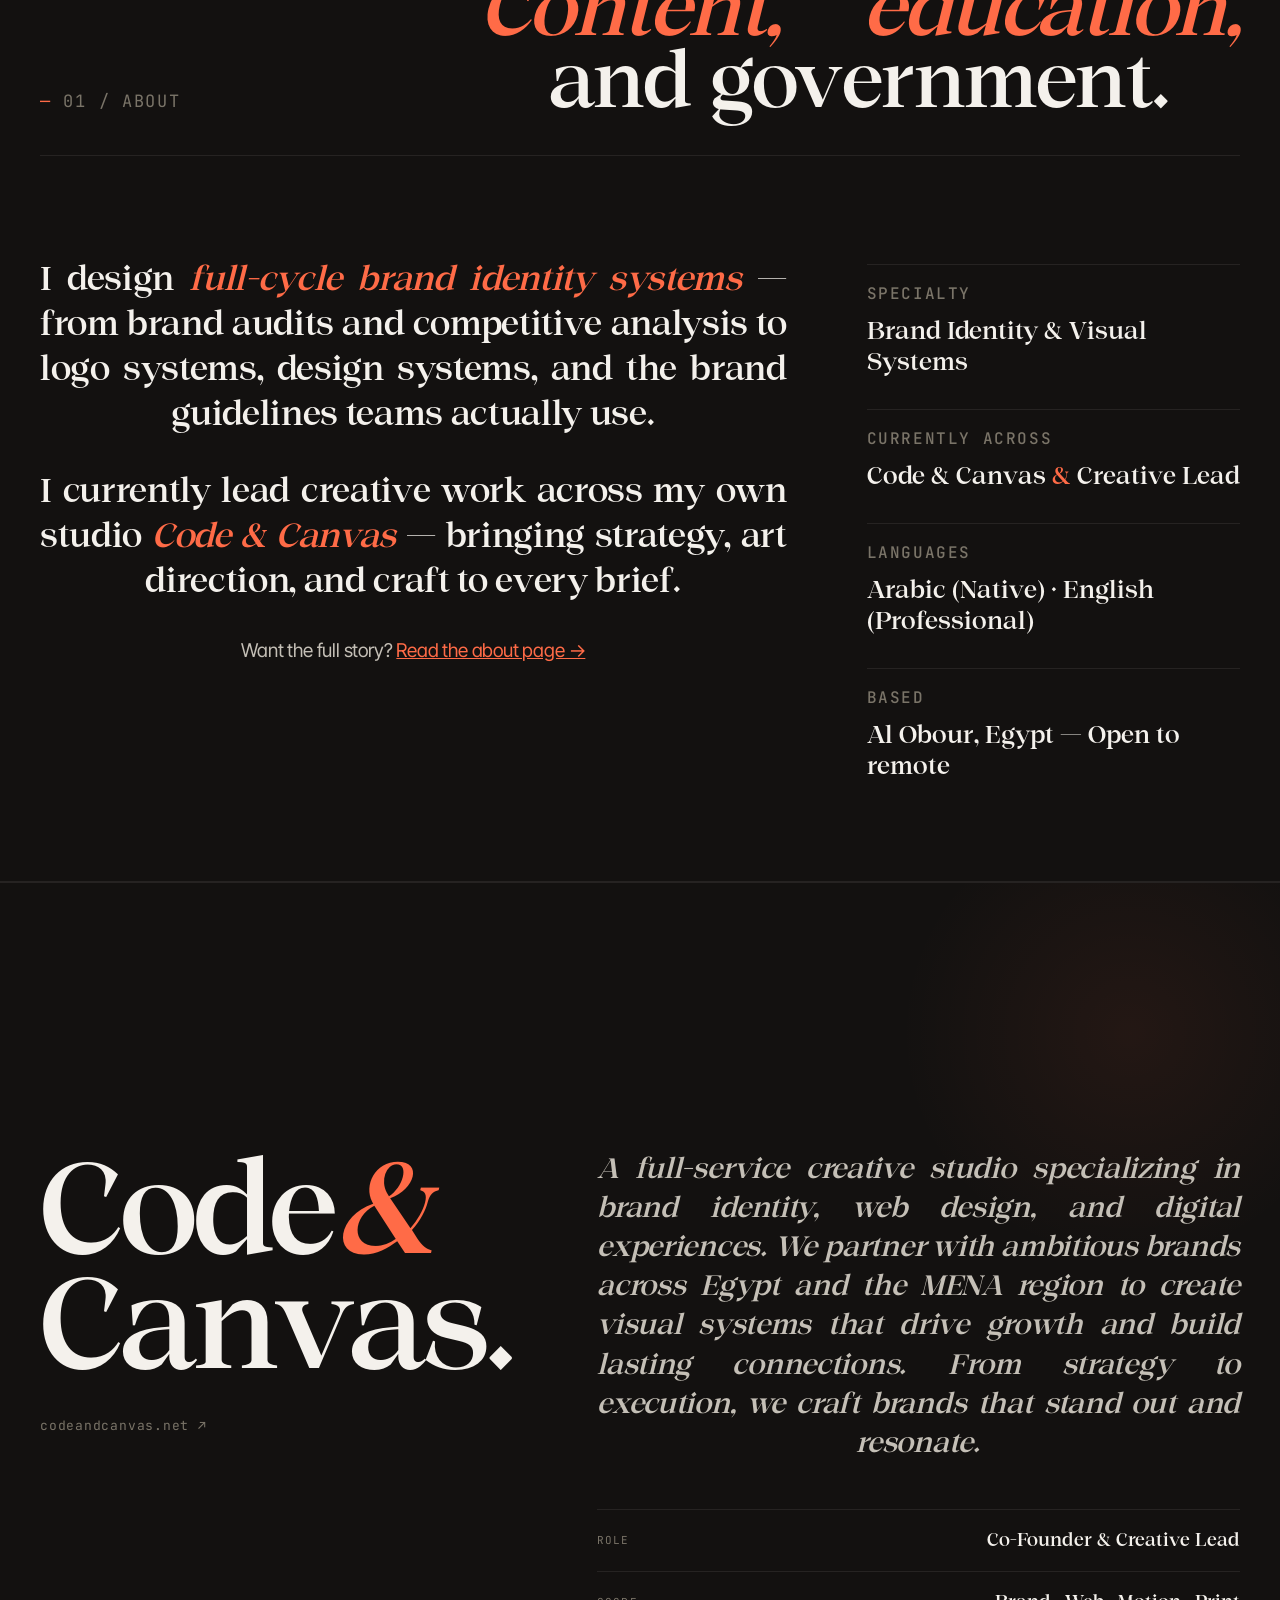
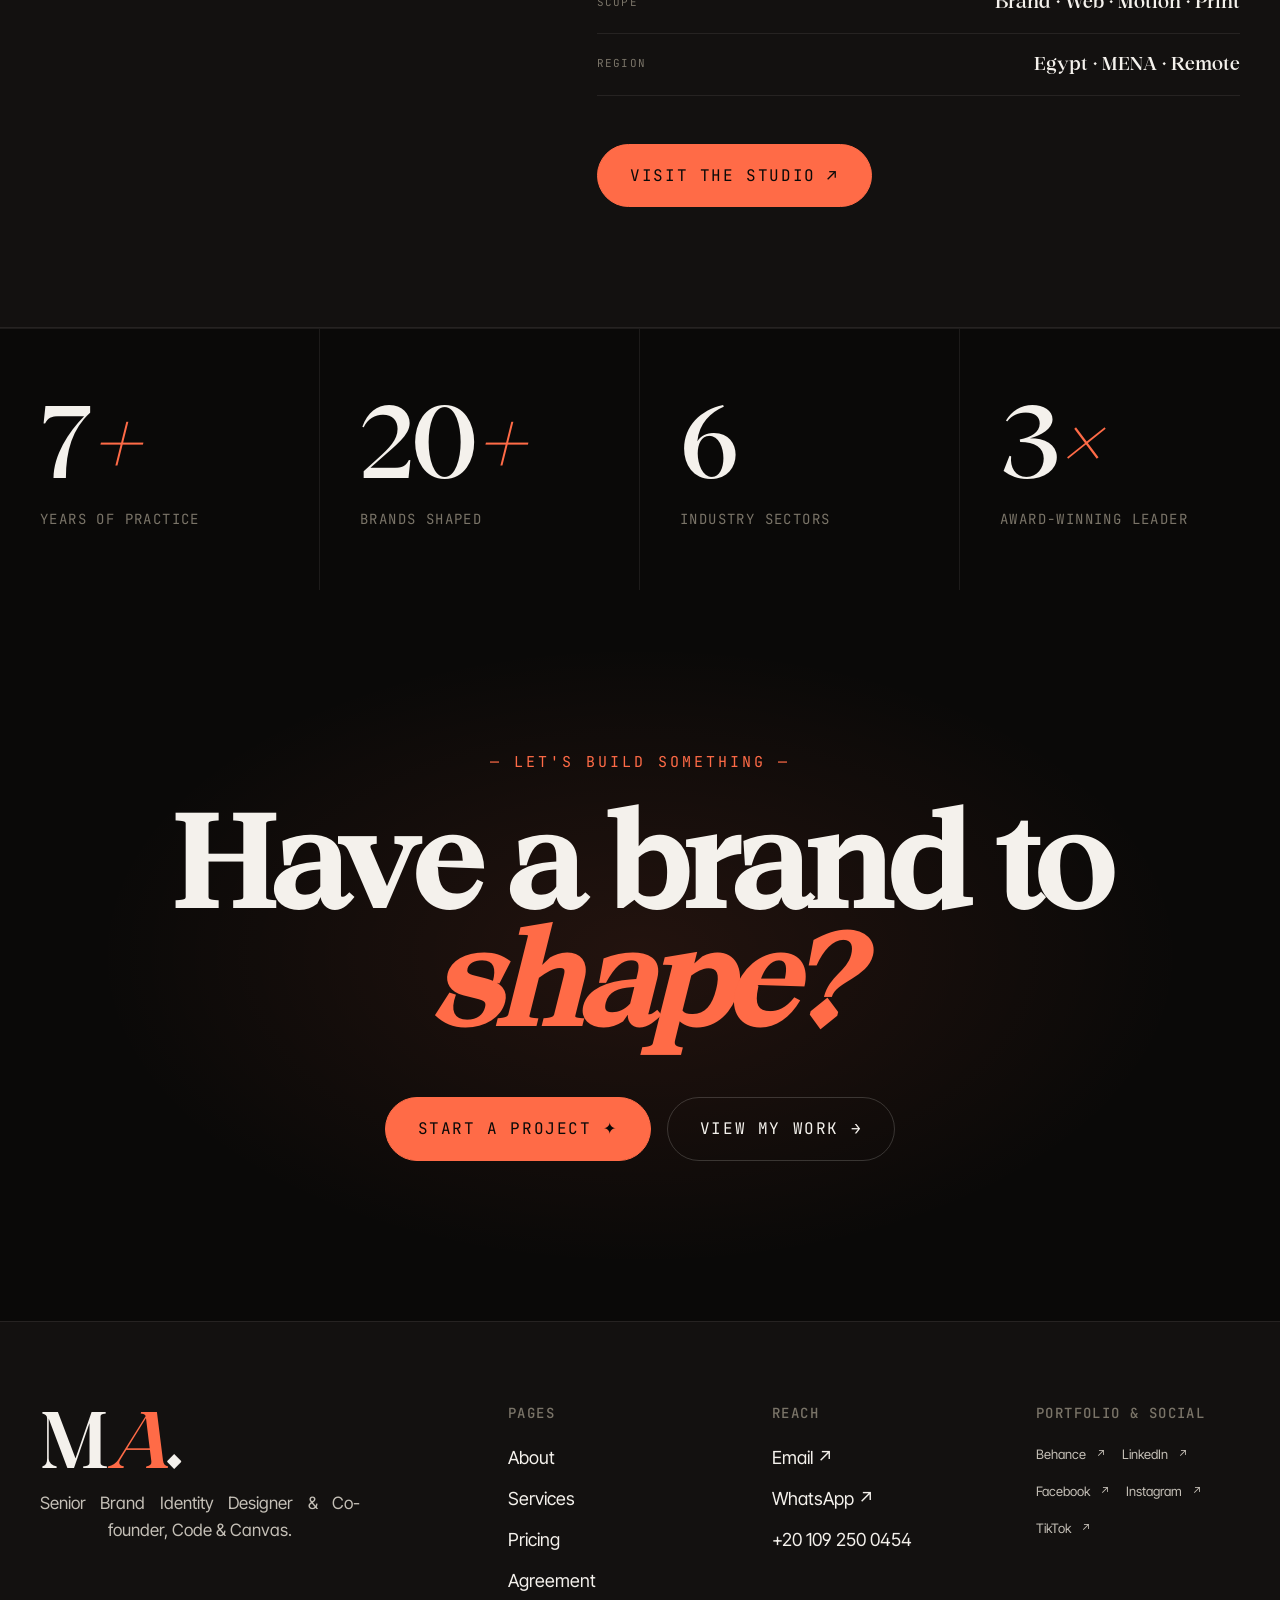
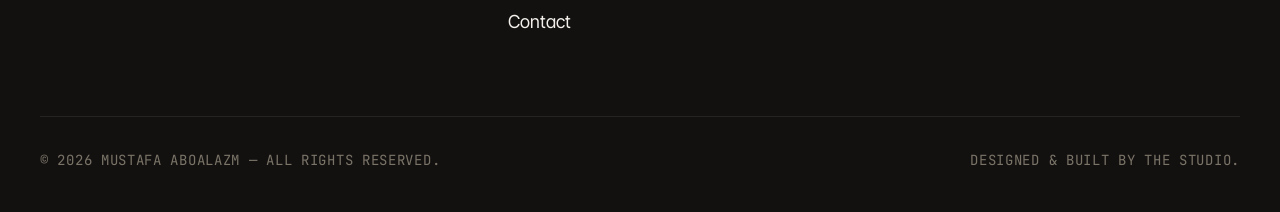
==== commit 84923563: "update page content" ====
--- a/index.html
+++ b/index.html
@@ -362,13 +362,24 @@
     </div>
   </a>
   <ul class="nav-links">
-    <li><a href="index.html" class="nav-link active"><svg viewBox="0 0 24 24" fill="none" stroke="currentColor" stroke-width="2"><path d="m3 9 9-7 9 7v11a2 2 0 0 1-2 2H5a2 2 0 0 1-2-2z"/><polyline points="9 22 9 12 15 12 15 22"/></svg><span data-i18n="nav.home">Home</span></a></li>
-    <li><a href="about.html" class="nav-link"><svg viewBox="0 0 24 24" fill="none" stroke="currentColor" stroke-width="2"><path d="M20 21v-2a4 4 0 0 0-4-4H8a4 4 0 0 0-4 4v2"/><circle cx="12" cy="7" r="4"/></svg><span data-i18n="nav.about">About</span></a></li>
-    <li><a href="work.html" class="nav-link"><svg viewBox="0 0 24 24" fill="none" stroke="currentColor" stroke-width="2"><rect width="20" height="14" x="2" y="7" rx="2"/><path d="M16 21V5a2 2 0 0 0-2-2h-4a2 2 0 0 0-2 2v16"/></svg><span data-i18n="nav.work">Work</span></a></li>
-    <li><a href="services.html" class="nav-link"><svg viewBox="0 0 24 24" fill="none" stroke="currentColor" stroke-width="2"><path d="M9.937 15.5A2 2 0 0 0 8.5 14.063l-6.135-1.582a.5.5 0 0 1 0-.962L8.5 9.936A2 2 0 0 0 9.937 8.5l1.582-6.135a.5.5 0 0 1 .963 0L14.063 8.5A2 2 0 0 0 15.5 9.937l6.135 1.581a.5.5 0 0 1 0 .964L15.5 14.063a2 2 0 0 0-1.437 1.437l-1.582 6.135a.5.5 0 0 1-.963 0z"/></svg><span data-i18n="nav.services">Services</span></a></li>
-    <li><a href="pricing.html" class="nav-link"><svg viewBox="0 0 24 24" fill="none" stroke="currentColor" stroke-width="2"><path d="M20.59 13.41l-7.17 7.17a2 2 0 0 1-2.83 0L2 12V2h10l8.59 8.59a2 2 0 0 1 0 2.82z"/><line x1="7" y1="7" x2="7.01" y2="7"/></svg><span data-i18n="nav.pricing">Pricing</span></a></li>
-    <li><a href="agreement.html" class="nav-link"><svg viewBox="0 0 24 24" fill="none" stroke="currentColor" stroke-width="2"><path d="M14 2H6a2 2 0 0 0-2 2v16a2 2 0 0 0 2 2h12a2 2 0 0 0 2-2V8z"/><polyline points="14 2 14 8 20 8"/><line x1="16" y1="13" x2="8" y2="13"/><line x1="16" y1="17" x2="8" y2="17"/><polyline points="10 9 9 9 8 9"/></svg><span data-i18n="nav.agreement">Agreement</span></a></li>
-  </ul>
+  <!-- 1. Home (Always Visible) -->
+  <li><a href="index.html" class="nav-link active"><svg viewBox="0 0 24 24" fill="none" stroke="currentColor" stroke-width="2"><path d="m3 9 9-7 9 7v11a2 2 0 0 1-2 2H5a2 2 0 0 1-2-2z"/><polyline points="9 22 9 12 15 12 15 22"/></svg><span data-i18n="nav.home">Home</span></a></li>
+  
+  <!-- 2. Work (High Priority - Visible on medium/small) -->
+  <li><a href="work.html" class="nav-link"><svg viewBox="0 0 24 24" fill="none" stroke="currentColor" stroke-width="2"><rect width="20" height="14" x="2" y="7" rx="2"/><path d="M16 21V5a2 2 0 0 0-2-2h-4a2 2 0 0 0-2 2v16"/></svg><span data-i18n="nav.work">Work</span></a></li>
+  
+  <!-- 3. Services (High Priority) -->
+  <li><a href="services.html" class="nav-link"><svg viewBox="0 0 24 24" fill="none" stroke="currentColor" stroke-width="2"><path d="M9.937 15.5A2 2 0 0 0 8.5 14.063l-6.135-1.582a.5.5 0 0 1 0-.962L8.5 9.936A2 2 0 0 0 9.937 8.5l1.582-6.135a.5.5 0 0 1 .963 0L14.063 8.5A2 2 0 0 0 15.5 9.937l6.135 1.581a.5.5 0 0 1 0 .964L15.5 14.063a2 2 0 0 0-1.437 1.437l-1.582 6.135a.5.5 0 0 1-.963 0z"/></svg><span data-i18n="nav.services">Services</span></a></li>
+  
+  <!-- 4. Pricing (Medium Priority) -->
+  <li><a href="pricing.html" class="nav-link"><svg viewBox="0 0 24 24" fill="none" stroke="currentColor" stroke-width="2"><path d="M20.59 13.41l-7.17 7.17a2 2 0 0 1-2.83 0L2 12V2h10l8.59 8.59a2 2 0 0 1 0 2.82z"/><line x1="7" y1="7" x2="7.01" y2="7"/></svg><span data-i18n="nav.pricing">Pricing</span></a></li>
+  
+  <!-- 5. About (Low Priority - Hidden first on mobile) -->
+  <li><a href="about.html" class="nav-link"><svg viewBox="0 0 24 24" fill="none" stroke="currentColor" stroke-width="2"><path d="M20 21v-2a4 4 0 0 0-4-4H8a4 4 0 0 0-4 4v2"/><circle cx="12" cy="7" r="4"/></svg><span data-i18n="nav.about">About</span></a></li>
+  
+  <!-- 6. Agreement (Low Priority - Hidden first on mobile) -->
+  <li><a href="agreement.html" class="nav-link"><svg viewBox="0 0 24 24" fill="none" stroke="currentColor" stroke-width="2"><path d="M14 2H6a2 2 0 0 0-2 2v16a2 2 0 0 0 2 2h12a2 2 0 0 0 2-2V8z"/><polyline points="14 2 14 8 20 8"/><line x1="16" y1="13" x2="8" y2="13"/><line x1="16" y1="17" x2="8" y2="17"/><polyline points="10 9 9 9 8 9"/></svg><span data-i18n="nav.agreement">Agreement</span></a></li>
+</ul>
   <div class="nav-actions">
     <button class="nav-menu-toggle" aria-label="Toggle menu">
       <span></span>
--- a/styles.css
+++ b/styles.css
@@ -62,10 +62,10 @@
   --ink-3: #7a7468;
   --accent: #ff6b47;
   --accent-soft: rgba(255, 107, 71, 0.12);
-  --serif: 'Instrument Serif', 'Times New Roman', serif;
-  --sans: 'Inter Tight', -apple-system, sans-serif;
+  --serif: 'Thmanyah Serif Display', 'Instrument Serif', serif;
+  --sans: 'IBM Plex Sans Arabic', 'Inter Tight', sans-serif;
   --mono: 'JetBrains Mono', monospace;
-  --arabic: 'Thmanyah', 'IBM Plex Sans Arabic', 'Inter Tight', sans-serif;
+  --arabic: 'Thmanyah Serif Display', 'IBM Plex Sans Arabic', sans-serif;
 }
 
 * { margin: 0; padding: 0; box-sizing: border-box; }
@@ -75,7 +75,7 @@
   color: var(--ink);
   font-family: var(--sans);
   font-weight: 400;
-  line-height: 1.5;
+  line-height: 1.6;
   font-feature-settings: 'ss01' on, 'cv11' on;
   overflow-x: hidden;
   -webkit-font-smoothing: antialiased;
@@ -84,7 +84,7 @@
 
 p {
   text-align: justify;
-  text-align-last: left;
+  text-align-last: center;
 }
 
 /* Grain overlay */
@@ -204,18 +204,20 @@
 }
 
 /* =================================================================
-   NAV — Floating Pill Dock (Magic Portfolio inspired)
+   NAV — Floating Pill Dock (Simplified & Robust)
    ================================================================= */
 .nav {
   position: fixed;
   top: 24px;
   left: 50%;
   transform: translateX(-50%);
-  z-index: 50;
+  z-index: 100;
   display: inline-flex;
   align-items: center;
   gap: 4px;
   padding: 6px;
+  max-width: calc(100vw - 48px);
+  box-sizing: border-box;
   background: rgba(19, 17, 16, 0.72);
   backdrop-filter: blur(24px) saturate(160%);
   -webkit-backdrop-filter: blur(24px) saturate(160%);
@@ -230,6 +232,7 @@
   to { opacity: 1; transform: translateX(-50%) translateY(0); }
 }
 
+/* ✅ Brand / Logo */
 .nav-brand {
   display: inline-flex;
   align-items: center;
@@ -238,6 +241,7 @@
   text-decoration: none;
   border-right: 1px solid rgba(244, 241, 236, 0.08);
   margin-right: 4px;
+  flex-shrink: 0;
 }
 
 .nav-avatar {
@@ -251,10 +255,11 @@
 
 .nav-brand-text { display: flex; flex-direction: column; line-height: 1.15; }
 .nav-brand-name {
-  font-size: 13px;
+  font-size: 14px;
   font-weight: 500;
   color: var(--ink);
   letter-spacing: -0.01em;
+  white-space: nowrap;
 }
 .nav-brand-role {
   font-family: var(--mono);
@@ -263,9 +268,17 @@
   letter-spacing: 0.08em;
   text-transform: uppercase;
   margin-top: 2px;
-}
-
-.nav-links { display: inline-flex; gap: 2px; list-style: none; }
+  white-space: nowrap;
+}
+
+/* ✅ Links */
+.nav-links {
+  display: inline-flex;
+  gap: 2px;
+  list-style: none;
+  margin: 0;
+  padding: 0;
+}
 
 .nav-link {
   display: inline-flex;
@@ -274,170 +287,92 @@
   padding: 9px 14px;
   border-radius: 999px;
   color: var(--ink-2);
-  font-size: 13px;
+  font-size: 15px;
   font-weight: 500;
   text-decoration: none;
-  letter-spacing: -0.005em;
-  transition: background 0.25s ease, color 0.25s ease;
-}
+  transition: background 0.25s, color 0.25s;
+  white-space: nowrap;
+}
+
 .nav-link svg {
   width: 14px; height: 14px; flex-shrink: 0;
   transition: transform 0.3s ease;
 }
+
 .nav-link:hover { background: rgba(244, 241, 236, 0.06); color: var(--ink); }
 .nav-link:hover svg { transform: scale(1.1); }
-.nav-link.is-active { background: rgba(244, 241, 236, 0.08); color: var(--ink); }
-
-html[lang="ar"] .nav-link { font-size: 15px; }
-
-/* Active Nav Link Styling */
-.nav-link.active {
-  color: var(--accent, #E8632A) !important;
+
+/* Active States */
+.nav-link.active,
+.nav-link.is-active {
+  background: rgba(244, 241, 236, 0.08);
+  color: var(--ink);
   font-weight: 600;
 }
-.nav-link.active svg {
-  stroke: var(--accent, #E8632A);
-}
-
-/* Active state per page (set via body[data-page]) */
-body[data-page="home"]      .nav-link[data-page="home"],
-body[data-page="about"]     .nav-link[data-page="about"],
-body[data-page="work"]      .nav-link[data-page="work"],
-body[data-page="services"]  .nav-link[data-page="services"],
-body[data-page="pricing"]   .nav-link[data-page="pricing"],
+.nav-link.active svg,
+.nav-link.is-active svg { stroke: var(--accent); }
+
+body[data-page="home"] .nav-link[data-page="home"],
+body[data-page="about"] .nav-link[data-page="about"],
+body[data-page="work"] .nav-link[data-page="work"],
+body[data-page="services"] .nav-link[data-page="services"],
+body[data-page="pricing"] .nav-link[data-page="pricing"],
 body[data-page="agreement"] .nav-link[data-page="agreement"] {
   background: rgba(244, 241, 236, 0.08);
   color: var(--ink);
 }
 
+/* ✅ CTA Button */
 .nav-cta {
-  display: inline-flex;
-  align-items: center;
-  gap: 7px;
+  margin-left: 4px;
   padding: 9px 16px;
-  margin-left: 4px;
   border-radius: 999px;
   background: var(--accent);
   color: #1a0a04;
-  font-size: 13px;
+  font-size: 15px;
   font-weight: 600;
   text-decoration: none;
-  letter-spacing: -0.005em;
-  transition: background 0.25s ease, transform 0.25s ease;
-}
-.nav-cta svg { width: 14px; height: 14px; }
-.nav-cta:hover { background: #ff8666; transform: translateY(-1px); }
-
-.nav-menu-toggle {
-  display: none;
-  flex-direction: column;
-  justify-content: space-between;
-  width: 24px;
-  height: 18px;
-  background: none;
-  border: none;
-  cursor: pointer;
-  padding: 0;
-  gap: 4px;
-}
-
-.nav-menu-toggle span {
-  display: block;
-  width: 100%;
-  height: 2px;
-  background: var(--ink);
-  border-radius: 999px;
-  transition: transform 0.3s ease, opacity 0.3s ease;
-}
-
-.nav-menu-toggle.active span:nth-child(1) {
-  transform: translateY(8px) rotate(45deg);
-}
-
-.nav-menu-toggle.active span:nth-child(2) {
-  opacity: 0;
-}
-
-.nav-menu-toggle.active span:nth-child(3) {
-  transform: translateY(-8px) rotate(-45deg);
-}
-
+  transition: transform 0.25s, box-shadow 0.25s;
+  box-shadow: 0 4px 16px rgba(255, 107, 71, 0.3);
+  white-space: nowrap;
+  flex-shrink: 0;
+}
+.nav-cta svg { width: 14px; height: 14px; flex-shrink: 0; }
+.nav-cta:hover {
+  transform: translateY(-1px);
+  box-shadow: 0 6px 20px rgba(255, 107, 71, 0.5);
+}
+
+/* =================================================================
+   ✅ PROGRESSIVE RESPONSIVE (No hamburger, clean hiding)
+   ================================================================= */
 @media (max-width: 1024px) {
   .nav-brand-text { display: none; }
-  .nav-brand { padding: 4px 10px 4px 4px; }
-}
-
-@media (max-width: 768px) {
-  .nav {
-    width: 100%;
-    left: 0;
-    transform: none;
-    padding: 8px 16px;
-    justify-content: space-between;
-  }
-
-  .nav-menu-toggle {
-    display: flex;
-  }
-
-  .nav-links {
-    position: fixed;
-    top: 72px;
-    left: 0;
-    width: 100%;
-    height: calc(100vh - 72px);
-    background: rgba(10, 9, 8, 0.98);
-    backdrop-filter: blur(20px);
-    -webkit-backdrop-filter: blur(20px);
-    flex-direction: column;
-    justify-content: flex-start;
-    align-items: flex-start;
-    gap: 18px;
-    padding: 20px 18px 32px;
-    transform: translateX(-100%);
-    transition: transform 0.35s ease;
-    overflow-y: auto;
-    z-index: 999;
-  }
-
-  .nav-links.active {
-    transform: translateX(0);
-  }
-
-  .nav-links li {
-    width: 100%;
-    list-style: none;
-  }
-
-  .nav-link {
-    width: 100%;
-    padding: 16px 18px;
-    border-radius: 18px;
-    background: rgba(255, 255, 255, 0.03);
-  }
-
-  .nav-link span {
-    display: inline;
-  }
-
-  .nav-link svg {
-    width: 18px;
-    height: 18px;
-  }
-
-  .nav-actions {
-    gap: 12px;
-    align-items: center;
-  }
-
-  .nav-brand { border-right: none; margin-right: 0; padding: 4px; }
-  .nav-brand-text { display: none; }
-
-  .nav-cta { padding: 11px 18px; }
+  .nav-brand { padding: 4px 6px; border-right: none; margin-right: 0; }
+  .nav-link { padding: 8px 10px; font-size: 13px; }
+}
+
+@media (max-width: 860px) {
+  /* إخفاء الروابط من رقم 5 فما فوق */
+  .nav-links li:nth-child(n+5) { display: none; }
+  .nav-link svg { width: 16px; height: 16px; }
+}
+
+@media (max-width: 640px) {
+  /* إخفاء الروابط من رقم 4 فما فوق */
+  .nav-links li:nth-child(n+4) { display: none; }
+  .nav-cta span { display: none; } /* نخفي النص ونسيب الأيقونة */
+}
+
+@media (max-width: 480px) {
+  /* إخفاء الروابط من رقم 3 فما فوق */
+  .nav-links li:nth-child(n+3) { display: none; }
+  .nav { top: 16px; padding: 6px; max-width: calc(100vw - 32px); }
 }
 
 @media (max-width: 380px) {
   .nav-avatar { width: 28px; height: 28px; }
+  .nav-link { padding: 8px; }
 }
 
 /* =================================================================
@@ -541,7 +476,7 @@
   flex-direction: column;
   gap: 20px;
   font-family: var(--mono);
-  font-size: 12px;
+  font-size: 14px;
   letter-spacing: 0.05em;
 }
 .hero-info-row {
@@ -607,7 +542,7 @@
 }
 .section-num {
   font-family: var(--mono);
-  font-size: 14px;
+  font-size: 16px;
   letter-spacing: 0.1em;
   color: var(--ink-3);
   text-transform: uppercase;
@@ -620,7 +555,7 @@
   letter-spacing: -0.02em;
   font-weight: 400;
   text-align: justify;
-  text-align-last: left;
+  text-align-last: center;
 }
 .section-title em { color: var(--accent); font-style: italic; }
 .section-alt { background: var(--bg-2); border-top: 1px solid var(--line); border-bottom: 1px solid var(--line); }
@@ -655,7 +590,7 @@
 .about-prose p em { color: var(--accent); font-style: italic; }
 .about-prose p.small {
   font-family: var(--sans);
-  font-size: 16px;
+  font-size: 18px;
   line-height: 1.7;
   color: var(--ink-2);
   font-weight: 400;
@@ -753,7 +688,7 @@
 .service-row:hover::after { opacity: 1; }
 .service-num {
   font-family: var(--mono);
-  font-size: 12px;
+  font-size: 14px;
   color: var(--ink-3);
   letter-spacing: 0.05em;
   padding-top: 12px;
@@ -767,7 +702,7 @@
 }
 .service-name em { font-style: italic; color: var(--accent); }
 .service-desc {
-  font-size: 15px;
+  font-size: 17px;
   line-height: 1.6;
   color: var(--ink-2);
   padding-top: 12px;
@@ -933,7 +868,7 @@
   color: var(--ink);
 }
 .project-desc {
-  font-size: 15px;
+  font-size: 17px;
   line-height: 1.6;
   color: var(--ink-2);
   max-width: 500px;
@@ -946,7 +881,7 @@
 }
 .project-tag {
   font-family: var(--mono);
-  font-size: 10px;
+  font-size: 12px;
   letter-spacing: 0.08em;
   text-transform: uppercase;
   padding: 6px 12px;
@@ -995,7 +930,7 @@
   letter-spacing: -0.01em;
 }
 .step-desc {
-  font-size: 14px;
+  font-size: 16px;
   line-height: 1.6;
   color: var(--ink-2);
   margin-top: auto;
@@ -1012,7 +947,7 @@
 .tool-grid { display: grid; grid-template-columns: repeat(3, 1fr); gap: 60px; }
 .tool-col h4 {
   font-family: var(--mono);
-  font-size: 12px;
+  font-size: 14px;
   letter-spacing: 0.1em;
   text-transform: uppercase;
   color: var(--accent);
@@ -1021,17 +956,17 @@
   border-bottom: 1px solid var(--line);
   font-weight: 500;
 }
-.tool-col ul { list-style: none; display: flex; flex-direction: column; gap: 14px; }
+.tool-col ul { list-style: none; display: flex; flex-direction: column; gap: 18px; }
 .tool-col li {
   font-family: var(--serif);
-  font-size: 22px;
-  line-height: 1.2;
+  font-size: 26px;
+  line-height: 1.3;
   color: var(--ink);
   letter-spacing: -0.01em;
 }
 .tool-col li span {
   font-family: var(--mono);
-  font-size: 11px;
+  font-size: 13px;
   color: var(--ink-3);
   letter-spacing: 0.05em;
   text-transform: uppercase;
@@ -1068,7 +1003,7 @@
   margin-bottom: 4px;
   font-weight: 400;
 }
-.award-body p { font-size: 14px; color: var(--ink-3); }
+.award-body p { font-size: 16px; color: var(--ink-3); }
 @media (max-width: 768px) { .awards { grid-template-columns: 1fr; gap: 0; } }
 
 /* =================================================================
@@ -1111,14 +1046,14 @@
 .timeline-role em { color: var(--accent); font-style: italic; }
 .timeline-org {
   font-family: var(--mono);
-  font-size: 12px;
+  font-size: 14px;
   letter-spacing: 0.05em;
   color: var(--ink-3);
   text-transform: uppercase;
   margin-bottom: 16px;
 }
 .timeline-desc {
-  font-size: 15px;
+  font-size: 17px;
   line-height: 1.65;
   color: var(--ink-2);
   max-width: 640px;
@@ -1137,7 +1072,7 @@
    ================================================================= */
 .btn {
   font-family: var(--mono);
-  font-size: 13px;
+  font-size: 15px;
   letter-spacing: 0.1em;
   text-transform: uppercase;
   padding: 18px 32px;
@@ -1175,7 +1110,7 @@
 }
 .cta-eyebrow {
   font-family: var(--mono);
-  font-size: 12px;
+  font-size: 14px;
   letter-spacing: 0.2em;
   text-transform: uppercase;
   color: var(--accent);
@@ -1292,7 +1227,7 @@
   max-height: 0;
   overflow: hidden;
   transition: max-height 0.5s ease, margin-top 0.4s ease;
-  font-size: 15px;
+  font-size: 17px;
   line-height: 1.7;
   color: var(--ink-2);
   max-width: 640px;
@@ -1341,7 +1276,7 @@
 .case-fact:last-child { border-right: none; }
 .case-fact-label {
   font-family: var(--mono);
-  font-size: 10px;
+  font-size: 12px;
   letter-spacing: 0.1em;
   text-transform: uppercase;
   color: var(--ink-3);
@@ -1386,7 +1321,7 @@
 }
 .case-heading em { font-style: italic; color: var(--accent); }
 .case-prose p {
-  font-size: 17px;
+  font-size: 18px;
   line-height: 1.7;
   color: var(--ink-2);
   margin-bottom: 20px;
@@ -1551,7 +1486,7 @@
 }
 .footer-brand .footer-mark em { color: var(--accent); font-style: italic; }
 .footer-brand p {
-  font-size: 14px;
+  font-size: 16px;
   color: var(--ink-2);
   max-width: 320px;
   line-height: 1.6;
@@ -1569,7 +1504,7 @@
 .footer-col a {
   color: var(--ink);
   text-decoration: none;
-  font-size: 15px;
+  font-size: 17px;
   transition: color 0.3s ease;
   display: inline-flex;
   align-items: center;
@@ -1585,7 +1520,7 @@
   padding-top: 32px;
   border-top: 1px solid var(--line);
   font-family: var(--mono);
-  font-size: 11px;
+  font-size: 13px;
   letter-spacing: 0.05em;
   color: var(--ink-3);
   text-transform: uppercase;
@@ -1663,7 +1598,7 @@
 }
 .toc-page {
   font-family: var(--mono);
-  font-size: 11px;
+  font-size: 13px;
   color: var(--ink-3);
   letter-spacing: 0.1em;
 }
@@ -1691,7 +1626,7 @@
   line-height: 1;
   color: var(--accent);
 }
-.phase-meta-block { font-family: var(--mono); font-size: 11px; letter-spacing: 0.08em; text-transform: uppercase; color: var(--ink-3); padding-top: 12px; }
+.phase-meta-block { font-family: var(--mono); font-size: 13px; letter-spacing: 0.08em; text-transform: uppercase; color: var(--ink-3); padding-top: 12px; }
 .phase-meta-block strong { display: block; color: var(--accent); margin-bottom: 4px; }
 .phase-content { padding-top: 8px; }
 .phase-content h4 {
@@ -1703,7 +1638,7 @@
   margin-bottom: 6px;
   font-weight: 400;
 }
-.phase-content p { font-size: 15px; line-height: 1.6; color: var(--ink-2); }
+.phase-content p { font-size: 17px; line-height: 1.6; color: var(--ink-2); }
 .phase-content .deliverable {
   display: inline-block;
   margin-top: 12px;
@@ -1825,7 +1760,7 @@
   margin-bottom: 12px;
   letter-spacing: -0.02em;
 }
-.tier-meta { font-family: var(--mono); font-size: 11px; color: var(--ink-3); letter-spacing: 0.05em; line-height: 1.6; }
+.tier-meta { font-family: var(--mono); font-size: 13px; color: var(--ink-3); letter-spacing: 0.05em; line-height: 1.6; }
 .tier-meta strong { color: var(--ink-2); font-weight: 500; }
 .tier-body {
   padding: 28px 32px;
@@ -1842,7 +1777,7 @@
 }
 .tier-list { list-style: none; padding: 0; margin: 0; display: flex; flex-direction: column; gap: 10px; }
 .tier-list li {
-  font-size: 14px;
+  font-size: 16px;
   line-height: 1.5;
   color: var(--ink-2);
   padding-left: 22px;
@@ -1892,7 +1827,7 @@
 .price-table td {
   padding: 18px 16px;
   border-bottom: 1px solid var(--line);
-  font-size: 15px;
+  font-size: 17px;
   color: var(--ink-2);
   line-height: 1.4;
 }
@@ -2038,7 +1973,7 @@
   font-weight: 400;
 }
 .term-content h4 em { font-style: italic; color: var(--accent); }
-.term-content p { font-size: 15px; line-height: 1.7; color: var(--ink-2); margin-bottom: 8px; }
+.term-content p { font-size: 17px; line-height: 1.7; color: var(--ink-2); margin-bottom: 8px; }
 .term-content ul { list-style: none; padding: 0; margin-top: 12px; }
 .term-content ul li {
   padding-left: 22px;
@@ -2094,7 +2029,7 @@
   font-weight: 400;
 }
 .step-row h4 em { font-style: italic; color: var(--accent); }
-.step-body { font-size: 15px; line-height: 1.6; color: var(--ink-2); padding-top: 6px; }
+.step-body { font-size: 17px; line-height: 1.6; color: var(--ink-2); padding-top: 6px; }
 @media (max-width: 768px) {
   .step-row { grid-template-columns: 1fr; gap: 12px; padding: 28px 0; }
   .step-circle { width: 44px; height: 44px; font-size: 22px; }
@@ -2128,4 +2063,67 @@
   background: #ff6b4a;
   color: #000;
   transform: scale(1.05);
+}
+
+/* =================================================================
+   DESKTOP FONT SCALE — min-width 1024px
+   ================================================================= */
+@media (min-width: 1024px) {
+  body { font-size: 18px; }
+
+  .nav-link { font-size: 16px; }
+  .nav-cta  { font-size: 16px; }
+  .nav-brand-name { font-size: 15px; }
+  .nav-brand-role { font-size: 12px; }
+
+  .hero-meta { font-size: 14px; }
+
+  .section-num { font-size: 17px; }
+  .hero-info   { font-size: 15px; }
+
+  .about-fact-label { font-size: 14px; }
+  .about-fact-value { font-size: 24px; }
+  .about-prose p.small { font-size: 19px; }
+
+  .service-desc { font-size: 18px; }
+  .service-num  { font-size: 14px; }
+
+  .project-meta   { font-size: 14px; }
+  .project-desc   { font-size: 18px; }
+  .project-corner { font-size: 14px; }
+  .project-tag    { font-size: 13px; }
+  .project-info   { gap: 20px; }
+
+  .stat-label { font-size: 14px; }
+
+  .step-desc { font-size: 17px; }
+  .step-title { font-size: 28px; }
+
+  .timeline-desc { font-size: 18px; }
+  .timeline-org  { font-size: 14px; }
+
+  .faq-a { font-size: 18px; }
+
+  .cta-eyebrow { font-size: 15px; }
+  .btn         { font-size: 16px; }
+
+  .footer-col a    { font-size: 18px; }
+  .footer-col h6   { font-size: 14px; }
+  .footer-brand p  { font-size: 17px; }
+  .footer-bottom   { font-size: 14px; }
+
+  .studio-lead       { font-size: clamp(22px, 2.4vw, 32px); }
+  .studio-fact-val   { font-size: 20px; }
+  .studio-fact-label { font-size: 13px; }
+
+  .tier-list li { font-size: 17px; }
+  .term-content p { font-size: 18px; }
+  .phase-content p { font-size: 17px; }
+  .step-body { font-size: 18px; }
+
+  .toc-name { font-size: 24px; }
+
+  .tool-col li { font-size: 28px; }
+  .tool-col li span { font-size: 14px; }
+  .tool-col h4 { font-size: 15px; }
 }
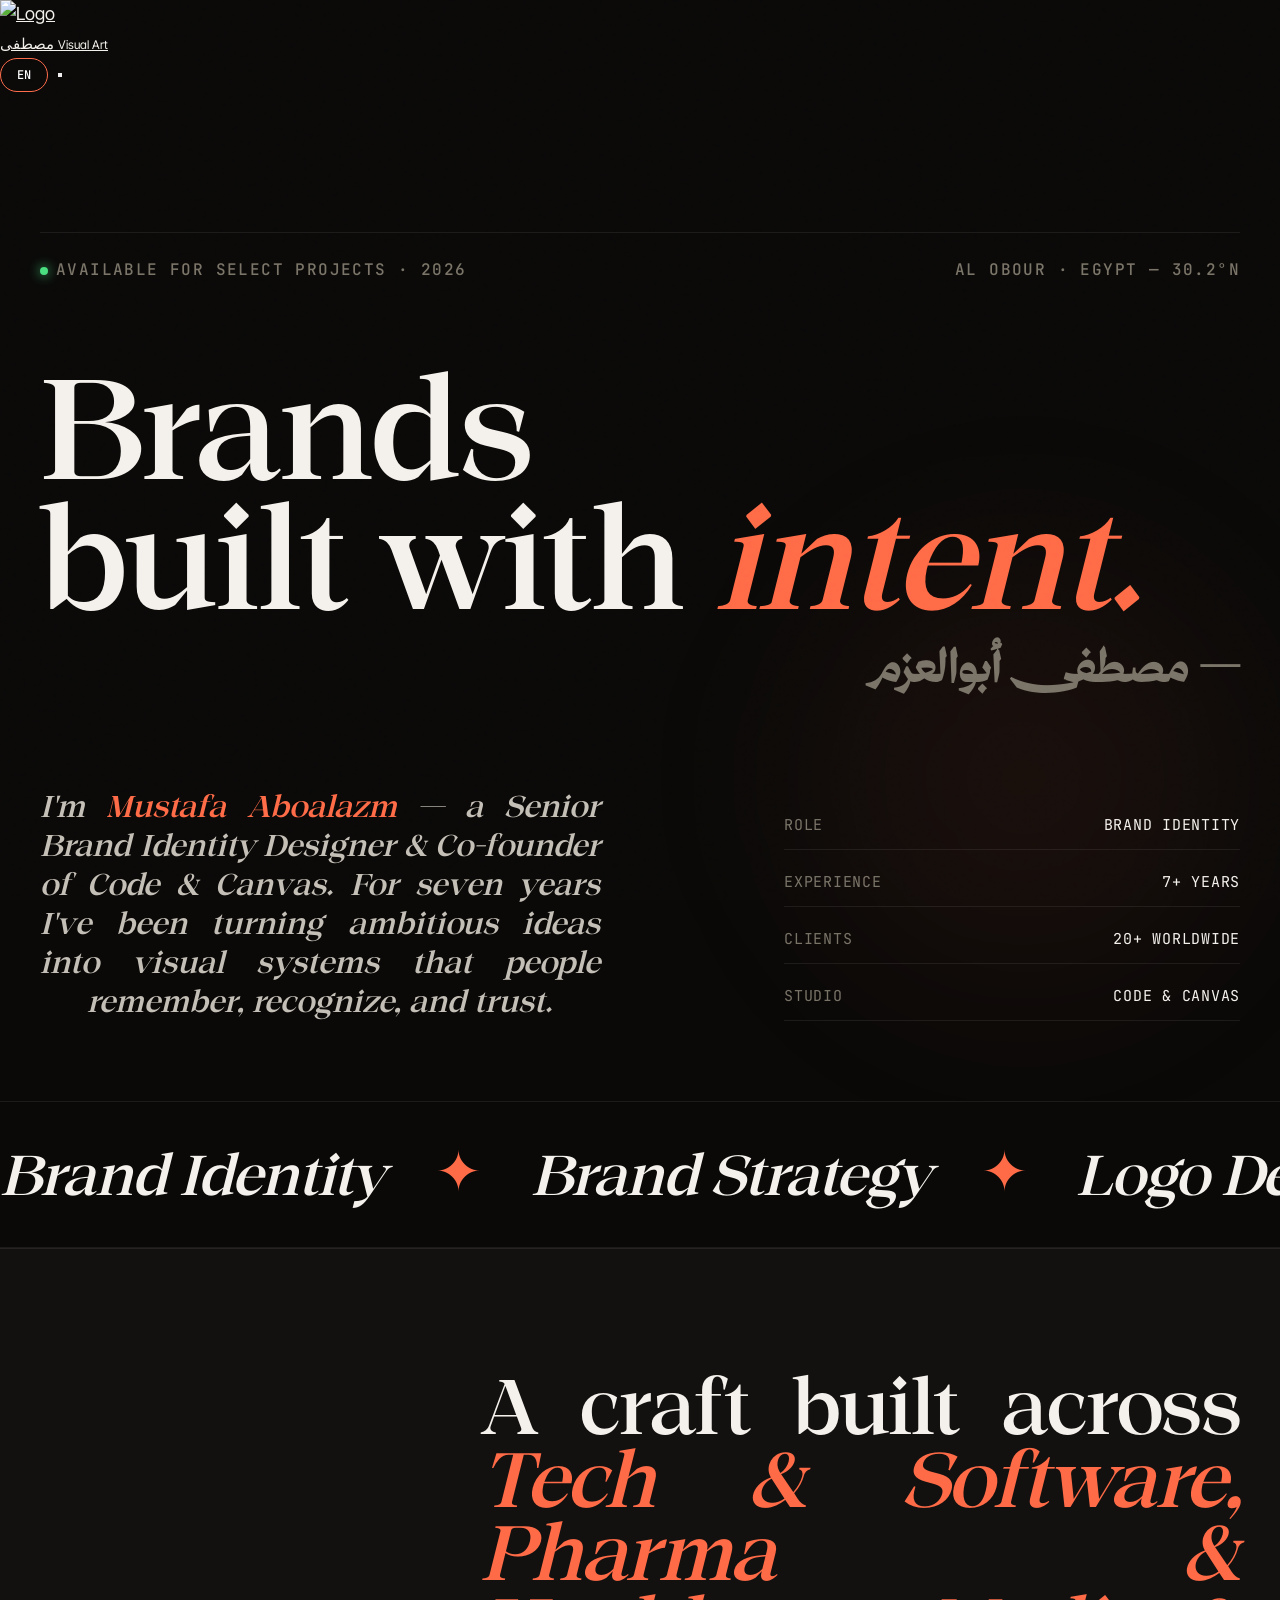
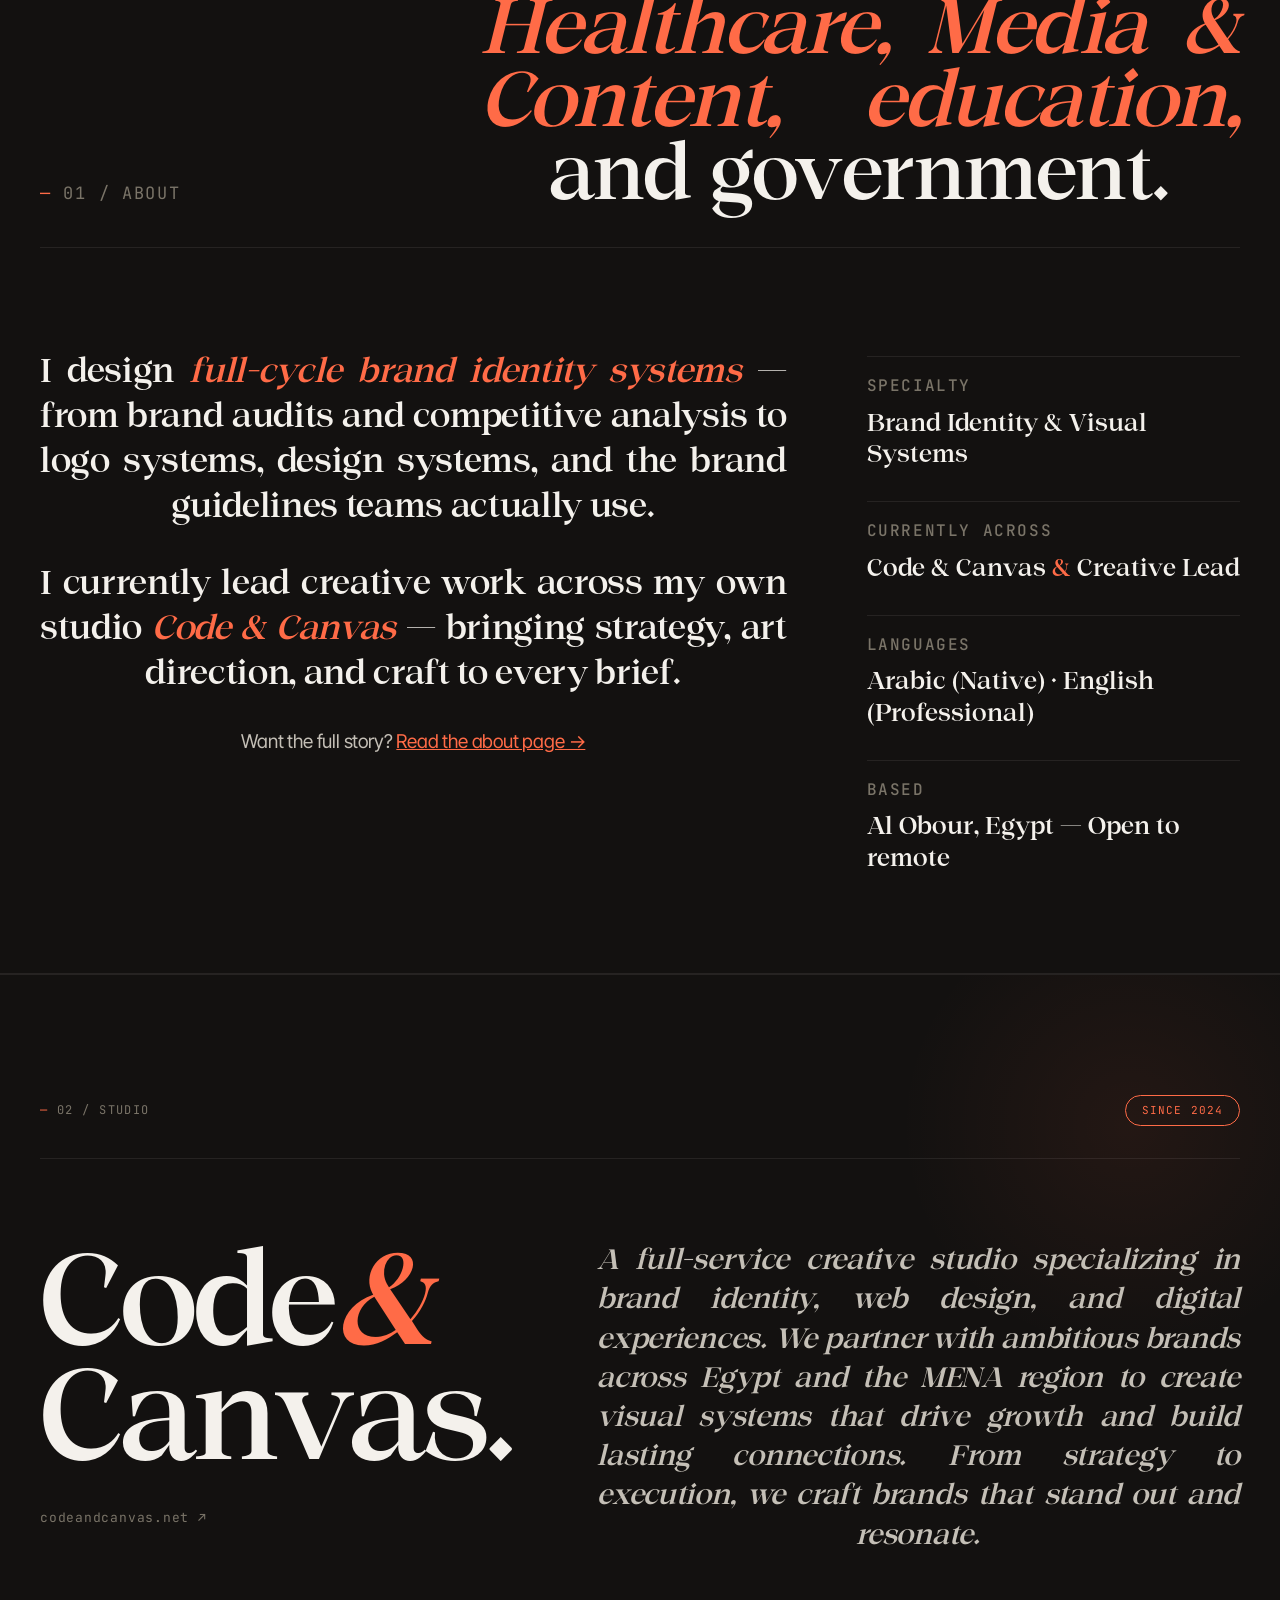
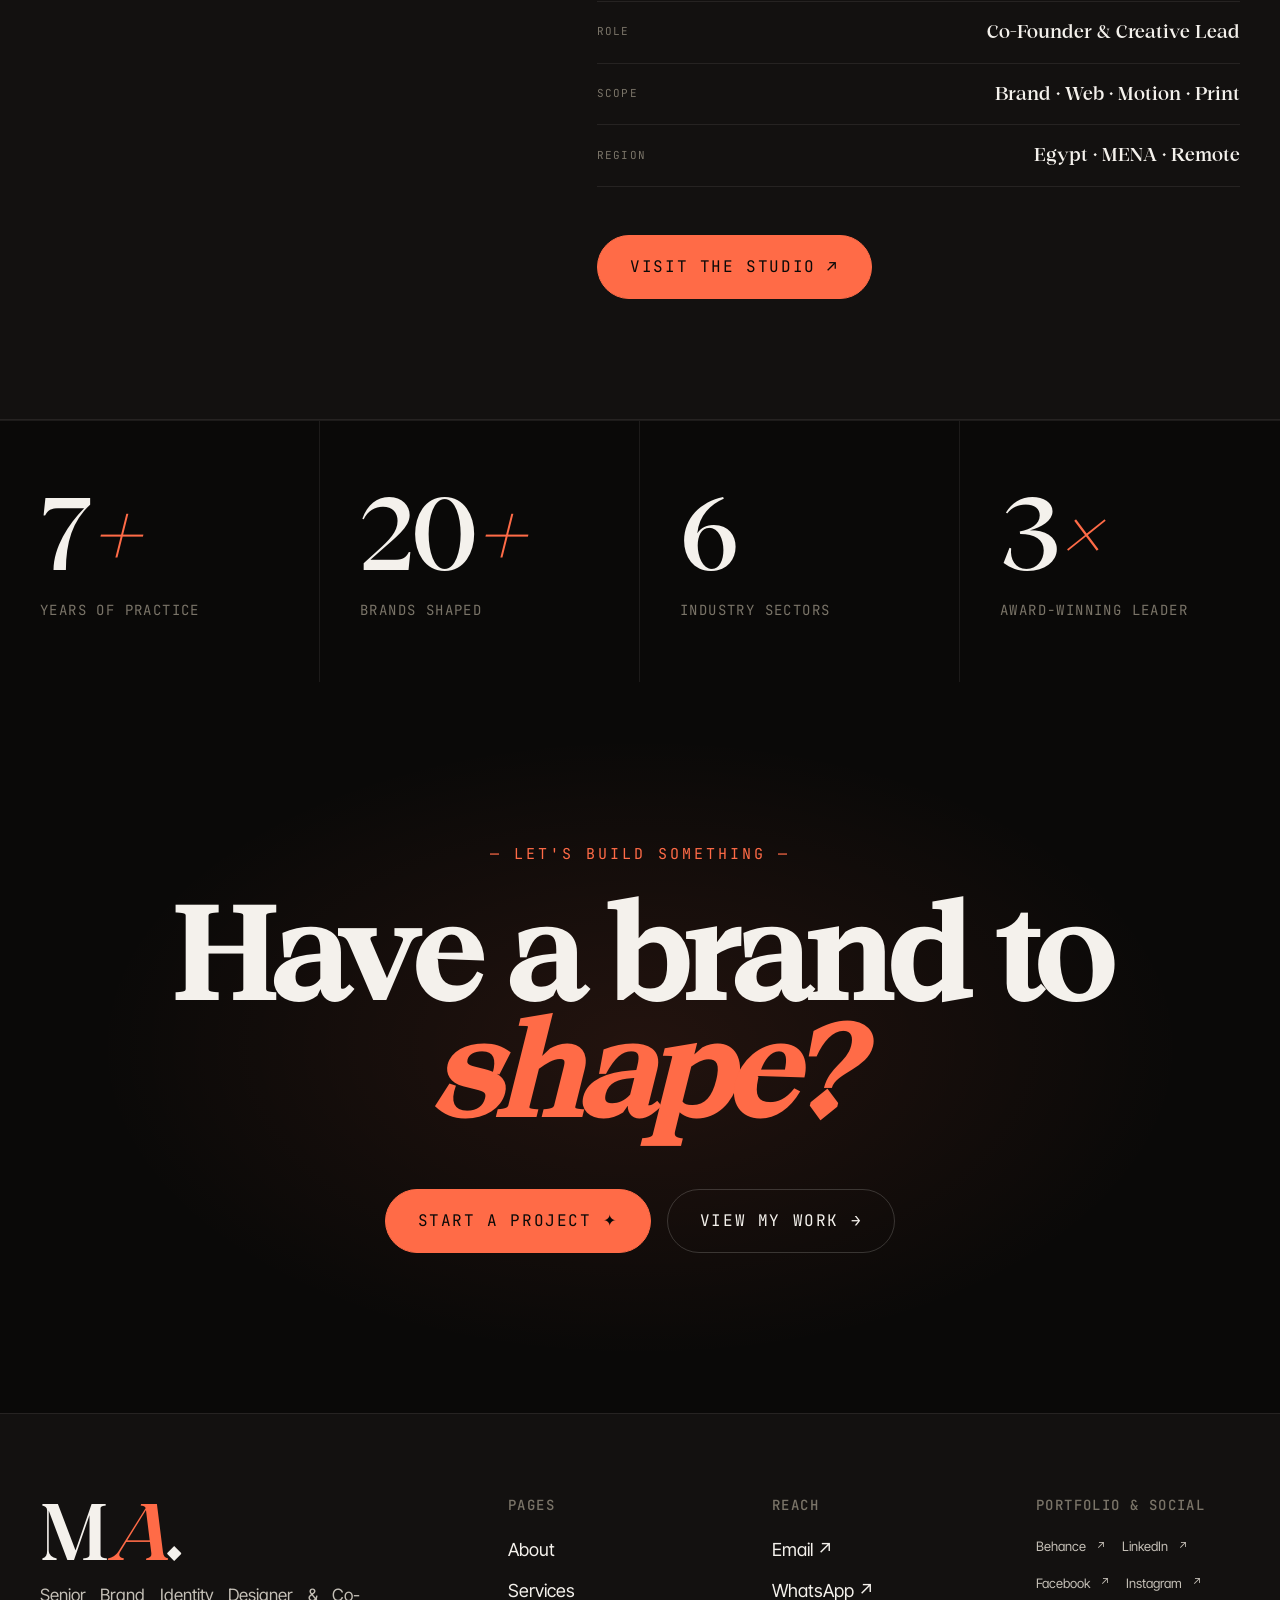
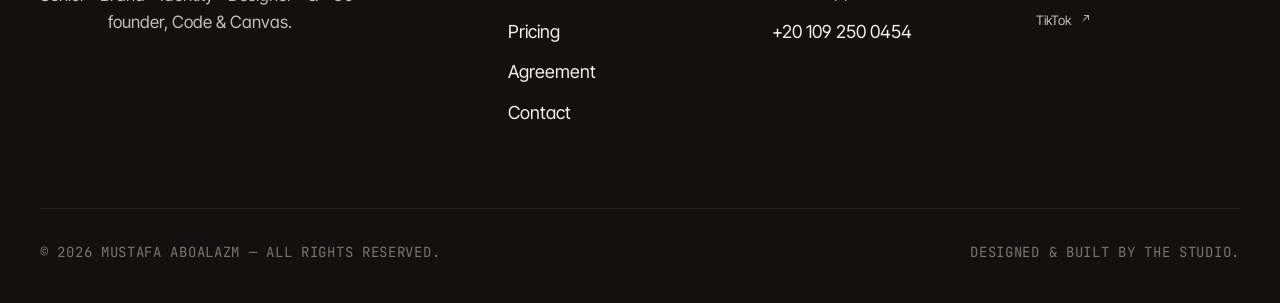
==== commit 0d740bb1: "update content" ====
--- a/index.html
+++ b/index.html
@@ -353,46 +353,28 @@
 <body data-page="home">
 
 <!-- =============== NAV =============== -->
-<nav class="nav" aria-label="Primary">
-  <a href="index.html" class="nav-brand" aria-label="Home">
-    <img class="nav-avatar" src="images/Avatar.png" alt="Mustafa Aboalazm" />
+<nav class="nav">
+  <a href="index.html" class="nav-brand">
+    <img src="avatar.jpg" class="nav-avatar" alt="Logo">
     <div class="nav-brand-text">
-      <span class="nav-brand-name">Mustafa Aboalazm</span>
-      <span class="nav-brand-role" data-i18n="nav.role">Brand Designer</span>
+      <span class="nav-brand-name">مصطفى</span>
+      <span class="nav-brand-role">Visual Art</span>
     </div>
   </a>
+
+  <!-- القائمة -->
   <ul class="nav-links">
-  <!-- 1. Home (Always Visible) -->
-  <li><a href="index.html" class="nav-link active"><svg viewBox="0 0 24 24" fill="none" stroke="currentColor" stroke-width="2"><path d="m3 9 9-7 9 7v11a2 2 0 0 1-2 2H5a2 2 0 0 1-2-2z"/><polyline points="9 22 9 12 15 12 15 22"/></svg><span data-i18n="nav.home">Home</span></a></li>
-  
-  <!-- 2. Work (High Priority - Visible on medium/small) -->
-  <li><a href="work.html" class="nav-link"><svg viewBox="0 0 24 24" fill="none" stroke="currentColor" stroke-width="2"><rect width="20" height="14" x="2" y="7" rx="2"/><path d="M16 21V5a2 2 0 0 0-2-2h-4a2 2 0 0 0-2 2v16"/></svg><span data-i18n="nav.work">Work</span></a></li>
-  
-  <!-- 3. Services (High Priority) -->
-  <li><a href="services.html" class="nav-link"><svg viewBox="0 0 24 24" fill="none" stroke="currentColor" stroke-width="2"><path d="M9.937 15.5A2 2 0 0 0 8.5 14.063l-6.135-1.582a.5.5 0 0 1 0-.962L8.5 9.936A2 2 0 0 0 9.937 8.5l1.582-6.135a.5.5 0 0 1 .963 0L14.063 8.5A2 2 0 0 0 15.5 9.937l6.135 1.581a.5.5 0 0 1 0 .964L15.5 14.063a2 2 0 0 0-1.437 1.437l-1.582 6.135a.5.5 0 0 1-.963 0z"/></svg><span data-i18n="nav.services">Services</span></a></li>
-  
-  <!-- 4. Pricing (Medium Priority) -->
-  <li><a href="pricing.html" class="nav-link"><svg viewBox="0 0 24 24" fill="none" stroke="currentColor" stroke-width="2"><path d="M20.59 13.41l-7.17 7.17a2 2 0 0 1-2.83 0L2 12V2h10l8.59 8.59a2 2 0 0 1 0 2.82z"/><line x1="7" y1="7" x2="7.01" y2="7"/></svg><span data-i18n="nav.pricing">Pricing</span></a></li>
-  
-  <!-- 5. About (Low Priority - Hidden first on mobile) -->
-  <li><a href="about.html" class="nav-link"><svg viewBox="0 0 24 24" fill="none" stroke="currentColor" stroke-width="2"><path d="M20 21v-2a4 4 0 0 0-4-4H8a4 4 0 0 0-4 4v2"/><circle cx="12" cy="7" r="4"/></svg><span data-i18n="nav.about">About</span></a></li>
-  
-  <!-- 6. Agreement (Low Priority - Hidden first on mobile) -->
-  <li><a href="agreement.html" class="nav-link"><svg viewBox="0 0 24 24" fill="none" stroke="currentColor" stroke-width="2"><path d="M14 2H6a2 2 0 0 0-2 2v16a2 2 0 0 0 2 2h12a2 2 0 0 0 2-2V8z"/><polyline points="14 2 14 8 20 8"/><line x1="16" y1="13" x2="8" y2="13"/><line x1="16" y1="17" x2="8" y2="17"/><polyline points="10 9 9 9 8 9"/></svg><span data-i18n="nav.agreement">Agreement</span></a></li>
-</ul>
+    <!-- روابطك هنا زي ما هي -->
+  </ul>
+
+  <!-- أزرار الموبايل (مكان زرار التواصل القديم) -->
   <div class="nav-actions">
-    <button class="nav-menu-toggle" aria-label="Toggle menu">
+    <button class="lang-btn" aria-label="تغيير اللغة">EN</button>
+    <button class="nav-menu-toggle" aria-label="القائمة">
       <span></span>
       <span></span>
       <span></span>
     </button>
-    <button class="nav-lang-btn" id="lang-toggle" aria-label="Toggle language">
-      <span class="lbl-ar">ع</span><span class="lbl-en">EN</span>
-    </button>
-    <a href="contact.html" class="nav-cta">
-      <svg viewBox="0 0 24 24" fill="none" stroke="currentColor" stroke-width="2.2"><rect width="20" height="16" x="2" y="4" rx="2"/><path d="m22 7-8.97 5.7a1.94 1.94 0 0 1-2.06 0L2 7"/></svg>
-      <span data-i18n="nav.contact">Contact</span>
-    </a>
   </div>
 </nav>
 
--- a/styles.css
+++ b/styles.css
@@ -204,175 +204,173 @@
 }
 
 /* =================================================================
-   NAV — Floating Pill Dock (Simplified & Robust)
-   ================================================================= */
-.nav {
-  position: fixed;
-  top: 24px;
-  left: 50%;
-  transform: translateX(-50%);
-  z-index: 100;
-  display: inline-flex;
-  align-items: center;
-  gap: 4px;
-  padding: 6px;
-  max-width: calc(100vw - 48px);
-  box-sizing: border-box;
-  background: rgba(19, 17, 16, 0.72);
-  backdrop-filter: blur(24px) saturate(160%);
-  -webkit-backdrop-filter: blur(24px) saturate(160%);
-  border: 1px solid rgba(244, 241, 236, 0.08);
-  border-radius: 999px;
-  box-shadow: 0 12px 40px rgba(0, 0, 0, 0.5), inset 0 1px 0 rgba(244, 241, 236, 0.04);
-  animation: navIn 0.8s cubic-bezier(0.16, 1, 0.3, 1) 0.2s both;
-}
-
-@keyframes navIn {
-  from { opacity: 0; transform: translateX(-50%) translateY(-12px); }
-  to { opacity: 1; transform: translateX(-50%) translateY(0); }
-}
-
-/* ✅ Brand / Logo */
-.nav-brand {
-  display: inline-flex;
-  align-items: center;
-  gap: 10px;
-  padding: 4px 14px 4px 4px;
-  text-decoration: none;
-  border-right: 1px solid rgba(244, 241, 236, 0.08);
-  margin-right: 4px;
-  flex-shrink: 0;
-}
-
-.nav-avatar {
-  width: 32px;
-  height: 32px;
-  border-radius: 50%;
-  object-fit: cover;
-  flex-shrink: 0;
-  box-shadow: inset 0 1px 0 rgba(255, 255, 255, 0.2);
-}
-
-.nav-brand-text { display: flex; flex-direction: column; line-height: 1.15; }
-.nav-brand-name {
-  font-size: 14px;
-  font-weight: 500;
-  color: var(--ink);
-  letter-spacing: -0.01em;
-  white-space: nowrap;
-}
-.nav-brand-role {
-  font-family: var(--mono);
-  font-size: 12px;
-  color: var(--ink-3);
-  letter-spacing: 0.08em;
-  text-transform: uppercase;
-  margin-top: 2px;
-  white-space: nowrap;
-}
-
-/* ✅ Links */
-.nav-links {
-  display: inline-flex;
-  gap: 2px;
-  list-style: none;
-  margin: 0;
-  padding: 0;
-}
-
-.nav-link {
-  display: inline-flex;
-  align-items: center;
-  gap: 7px;
-  padding: 9px 14px;
-  border-radius: 999px;
-  color: var(--ink-2);
-  font-size: 15px;
-  font-weight: 500;
-  text-decoration: none;
-  transition: background 0.25s, color 0.25s;
-  white-space: nowrap;
-}
-
-.nav-link svg {
-  width: 14px; height: 14px; flex-shrink: 0;
-  transition: transform 0.3s ease;
-}
-
-.nav-link:hover { background: rgba(244, 241, 236, 0.06); color: var(--ink); }
-.nav-link:hover svg { transform: scale(1.1); }
-
-/* Active States */
-.nav-link.active,
-.nav-link.is-active {
-  background: rgba(244, 241, 236, 0.08);
-  color: var(--ink);
-  font-weight: 600;
-}
-.nav-link.active svg,
-.nav-link.is-active svg { stroke: var(--accent); }
-
-body[data-page="home"] .nav-link[data-page="home"],
-body[data-page="about"] .nav-link[data-page="about"],
-body[data-page="work"] .nav-link[data-page="work"],
-body[data-page="services"] .nav-link[data-page="services"],
-body[data-page="pricing"] .nav-link[data-page="pricing"],
-body[data-page="agreement"] .nav-link[data-page="agreement"] {
-  background: rgba(244, 241, 236, 0.08);
-  color: var(--ink);
-}
-
-/* ✅ CTA Button */
-.nav-cta {
-  margin-left: 4px;
-  padding: 9px 16px;
-  border-radius: 999px;
-  background: var(--accent);
-  color: #1a0a04;
-  font-size: 15px;
-  font-weight: 600;
-  text-decoration: none;
-  transition: transform 0.25s, box-shadow 0.25s;
-  box-shadow: 0 4px 16px rgba(255, 107, 71, 0.3);
-  white-space: nowrap;
-  flex-shrink: 0;
-}
-.nav-cta svg { width: 14px; height: 14px; flex-shrink: 0; }
-.nav-cta:hover {
-  transform: translateY(-1px);
-  box-shadow: 0 6px 20px rgba(255, 107, 71, 0.5);
-}
-
-/* =================================================================
-   ✅ PROGRESSIVE RESPONSIVE (No hamburger, clean hiding)
-   ================================================================= */
-@media (max-width: 1024px) {
+   📱 MOBILE VIEW (Hamburger + Glass Dropdown)
+   ================================================================= */
+@media (max-width: 768px) {
+  
+  /* 1. إعادة تمركز الناف بار للموبايل */
+  .nav {
+    left: 16px;
+    right: 16px;
+    width: auto;
+    transform: none;
+    justify-content: space-between; /* يوزع العناصر بين اللوجو والأزرار */
+    padding: 6px 8px;
+    overflow: visible; /* مهم عشان الدروب داون يظهر برا الناف بار */
+  }
+
+  /* 2. إخفاء زرار التواصل */
+  .nav-cta { display: none; }
+
+  /* 3. إظهار زر الهامبرجر */
+  .nav-menu-toggle { display: flex; }
+
+  /* 4. حاوية الأزرار الجانبية (لوجو اللغة + هامبرجر) */
+  .nav-actions {
+    display: flex;
+    align-items: center;
+    gap: 8px;
+    flex-shrink: 0;
+  }
+
+  /* 5. زرار تغيير اللغة (دائري + صغير) */
+  .lang-btn {
+    width: 32px;
+    height: 32px;
+    border-radius: 50%;
+    background: rgba(244, 241, 236, 0.08);
+    border: 1px solid rgba(244, 241, 236, 0.12);
+    color: var(--ink);
+    display: flex;
+    align-items: center;
+    justify-content: center;
+    font-family: var(--mono);
+    font-size: 11px;
+    font-weight: 700;
+    cursor: pointer;
+    transition: all 0.25s ease;
+    flex-shrink: 0;
+  }
+  .lang-btn:hover {
+    background: rgba(244, 241, 236, 0.15);
+    transform: scale(1.05);
+  }
+
+  /* 6. Glassmorphism Dropdown Menu */
+  .nav-links {
+    position: absolute;
+    top: calc(100% + 10px);
+    left: 0;
+    right: 0;
+    
+    /* Glass Effect */
+    background: rgba(19, 17, 16, 0.65);
+    backdrop-filter: blur(24px) saturate(180%);
+    -webkit-backdrop-filter: blur(24px) saturate(180%);
+    border: 1px solid rgba(244, 241, 236, 0.1);
+    border-radius: 20px;
+    box-shadow: 0 20px 40px rgba(0,0,0,0.4), inset 0 1px 0 rgba(255,255,255,0.05);
+    
+    /* Layout */
+    flex-direction: column;
+    padding: 12px;
+    gap: 6px;
+    list-style: none;
+    margin: 0;
+    
+    /* Animation States */
+    opacity: 0;
+    visibility: hidden;
+    transform: translateY(-8px) scale(0.96);
+    transition: all 0.35s cubic-bezier(0.16, 1, 0.3, 1);
+    pointer-events: none;
+    z-index: 99;
+  }
+
+  /* Open State */
+  .nav-links.active {
+    opacity: 1;
+    visibility: visible;
+    transform: translateY(0) scale(1);
+    pointer-events: auto;
+  }
+
+  /* Mobile Link Styling */
+  .nav-link {
+    width: 100%;
+    padding: 12px 16px;
+    border-radius: 14px;
+    background: rgba(255, 255, 255, 0.03);
+    justify-content: flex-start;
+    transition: background 0.2s ease;
+  }
+  .nav-link:hover { background: rgba(244, 241, 236, 0.08); }
+  
+  /* Show text & adjust icons */
+  .nav-link span { display: inline; }
+  .nav-link svg { width: 18px; height: 18px; }
+
+  /* Hide brand text to save space */
   .nav-brand-text { display: none; }
-  .nav-brand { padding: 4px 6px; border-right: none; margin-right: 0; }
-  .nav-link { padding: 8px 10px; font-size: 13px; }
-}
-
-@media (max-width: 860px) {
-  /* إخفاء الروابط من رقم 5 فما فوق */
-  .nav-links li:nth-child(n+5) { display: none; }
+  .nav-brand { padding: 4px 8px; margin-right: 0; border-right: none; }
+}
+
+/* =================================================================
+   ✅ MOBILE: Horizontal Scrollable Logic
+   ================================================================= */
+@media (max-width: 768px) {
+  
+  .nav {
+    /* 1. إلغاء التمركز عشان يشتغل Scroll */
+    left: 16px;
+    right: 16px;
+    width: auto;
+    transform: none;
+    
+    /* 2. تمكين السكرول الأفقي */
+    justify-content: flex-start; /* يخلي العناصر تبدأ من الشمال */
+    overflow-x: auto;
+    -webkit-overflow-scrolling: touch; /* Smooth scrolling for iOS */
+    padding-right: 16px; /* مسافة عشان آخر عنصر ما يقطعش */
+    
+    /* 3. إخفاء شريط السكرول */
+    scrollbar-width: none; /* Firefox */
+    -ms-overflow-style: none; /* IE/Edge */
+  }
+  
+  .nav::-webkit-scrollbar {
+    display: none; /* Chrome/Safari/Opera */
+  }
+
+  /* 4. تثبيت الـ Brand (اللوجو) على الشمال */
+  .nav-brand {
+    position: sticky;
+    left: 0;
+    background: rgba(19, 17, 16, 0.95); /* نفس لون الناف بار عشان يدمج */
+    border-right: 1px solid rgba(244, 241, 236, 0.08);
+    z-index: 2;
+    margin-right: 8px;
+  }
+  
+  /* إضافة ظل خفيف للوجو عشان يبان إنه ثابت والمحتوى بيتحرك */
+  .nav-brand::after {
+    content: '';
+    position: absolute;
+    top: 0; right: -8px;
+    width: 8px; height: 100%;
+    background: linear-gradient(90deg, rgba(19,17,16,0.1), transparent);
+    pointer-events: none;
+  }
+
+  /* تحسين أحجام العناصر للموبايل */
+  .nav-avatar { width: 30px; height: 30px; }
+  .nav-link { padding: 8px 12px; font-size: 13px; }
   .nav-link svg { width: 16px; height: 16px; }
-}
-
-@media (max-width: 640px) {
-  /* إخفاء الروابط من رقم 4 فما فوق */
-  .nav-links li:nth-child(n+4) { display: none; }
-  .nav-cta span { display: none; } /* نخفي النص ونسيب الأيقونة */
-}
-
-@media (max-width: 480px) {
-  /* إخفاء الروابط من رقم 3 فما فوق */
-  .nav-links li:nth-child(n+3) { display: none; }
-  .nav { top: 16px; padding: 6px; max-width: calc(100vw - 32px); }
-}
-
-@media (max-width: 380px) {
-  .nav-avatar { width: 28px; height: 28px; }
-  .nav-link { padding: 8px; }
+  .nav-cta { padding: 8px 12px; }
+  
+  /* إخفاء نصوص اللوجو الطويلة عشان توفر مساحة */
+  .nav-brand-text { display: none; }
+  .nav-brand { padding: 4px 8px; }
 }
 
 /* =================================================================
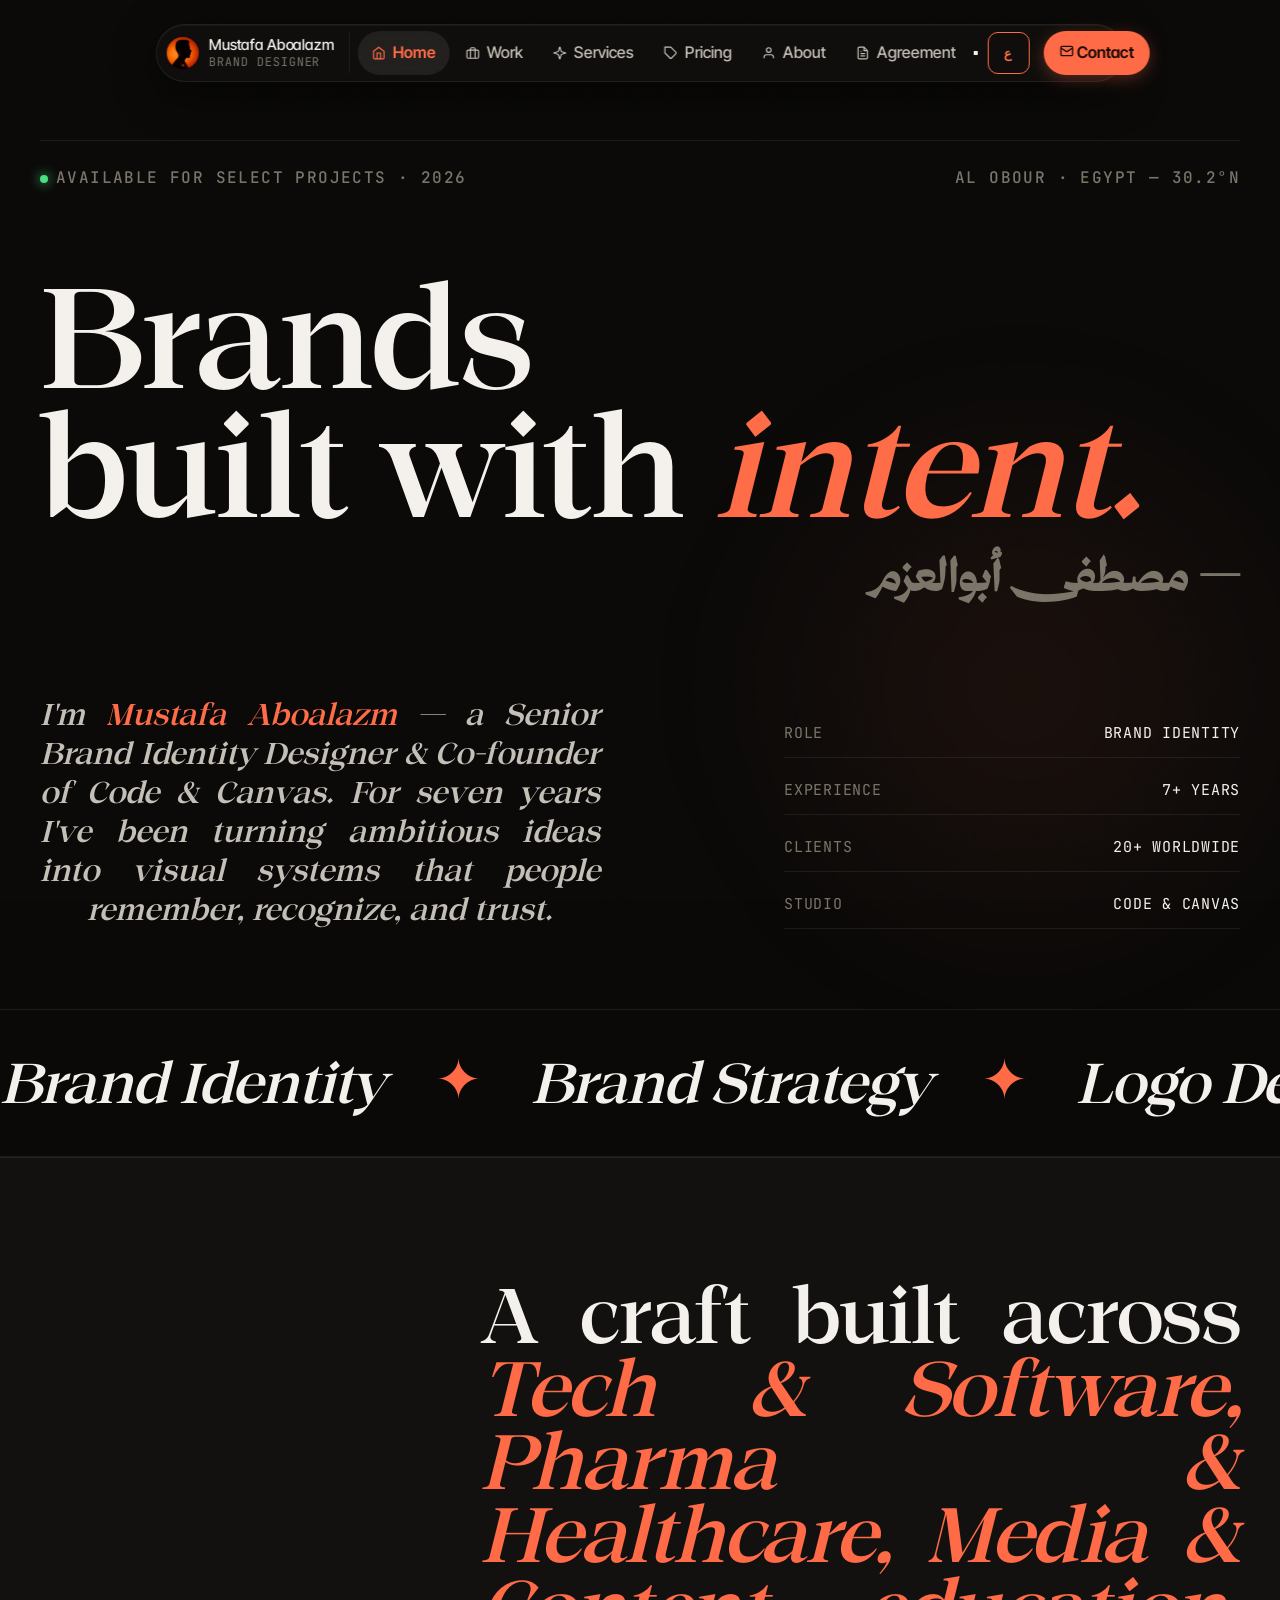
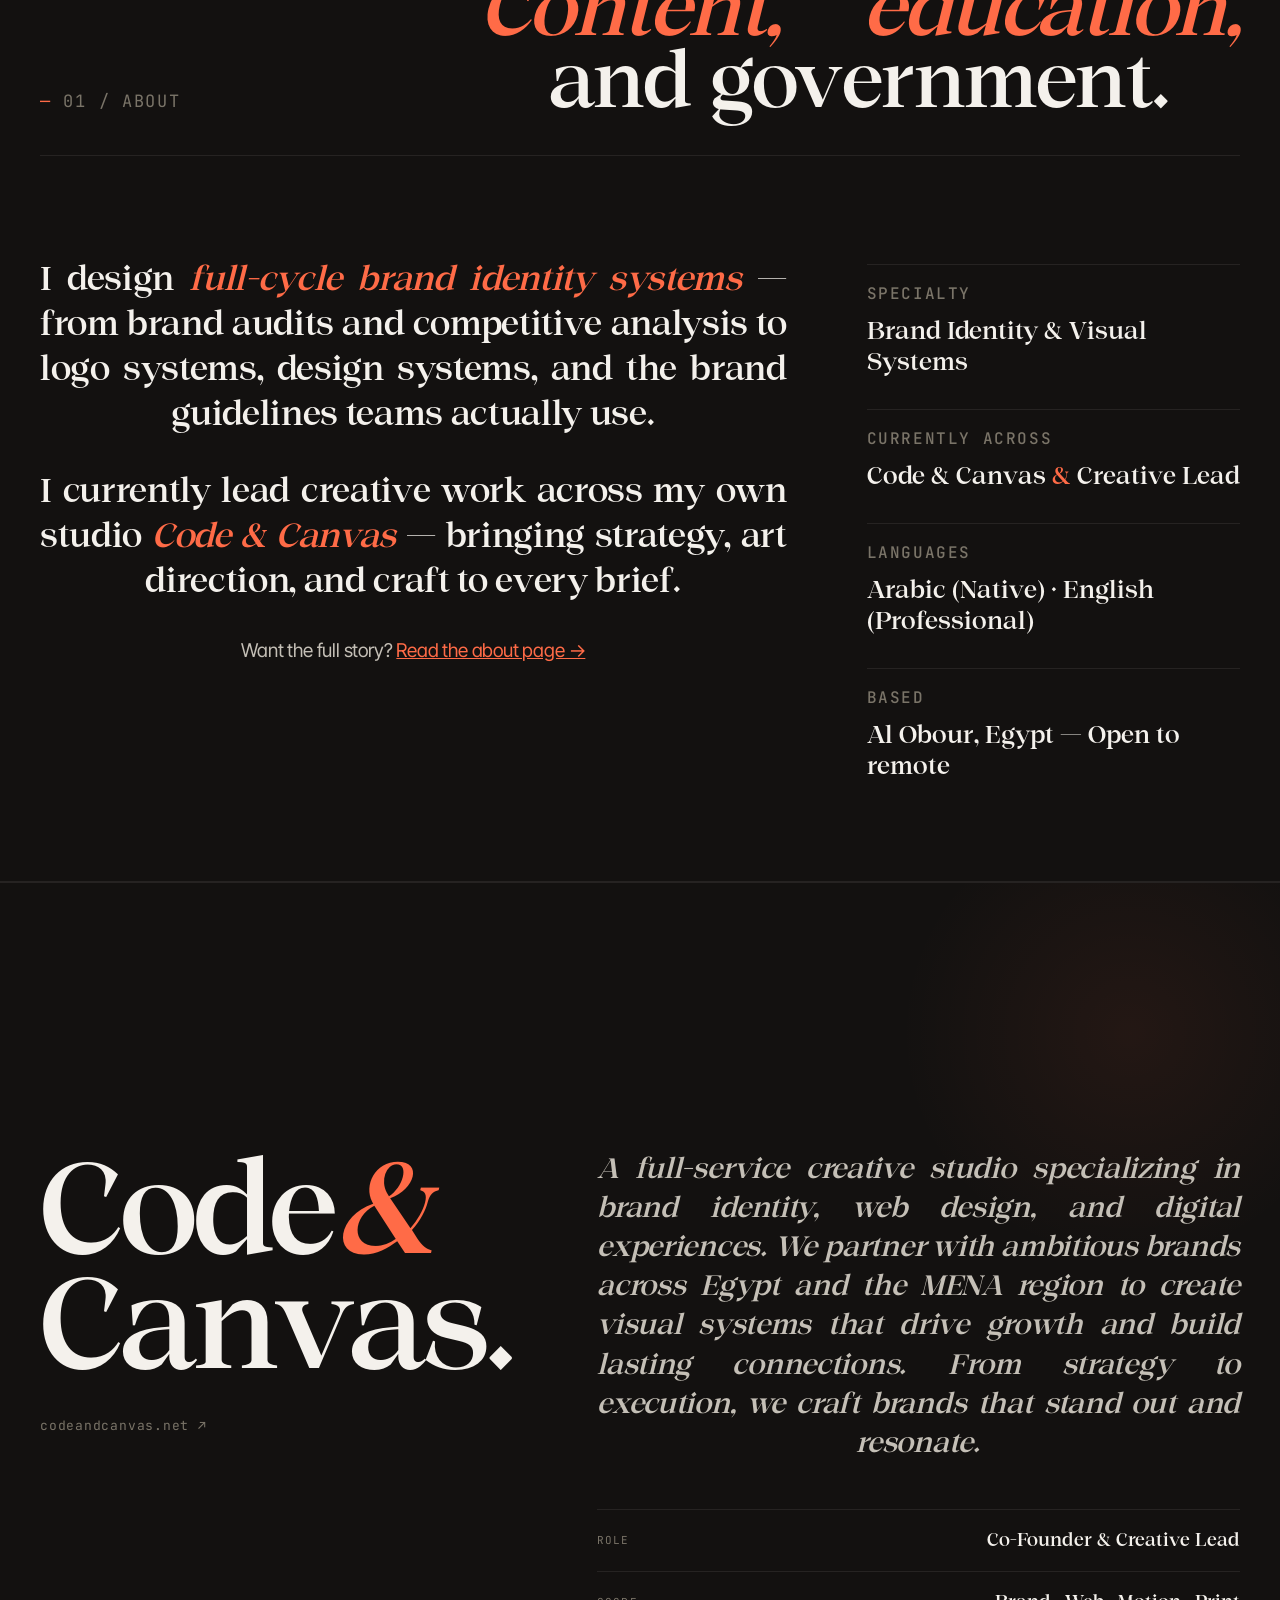
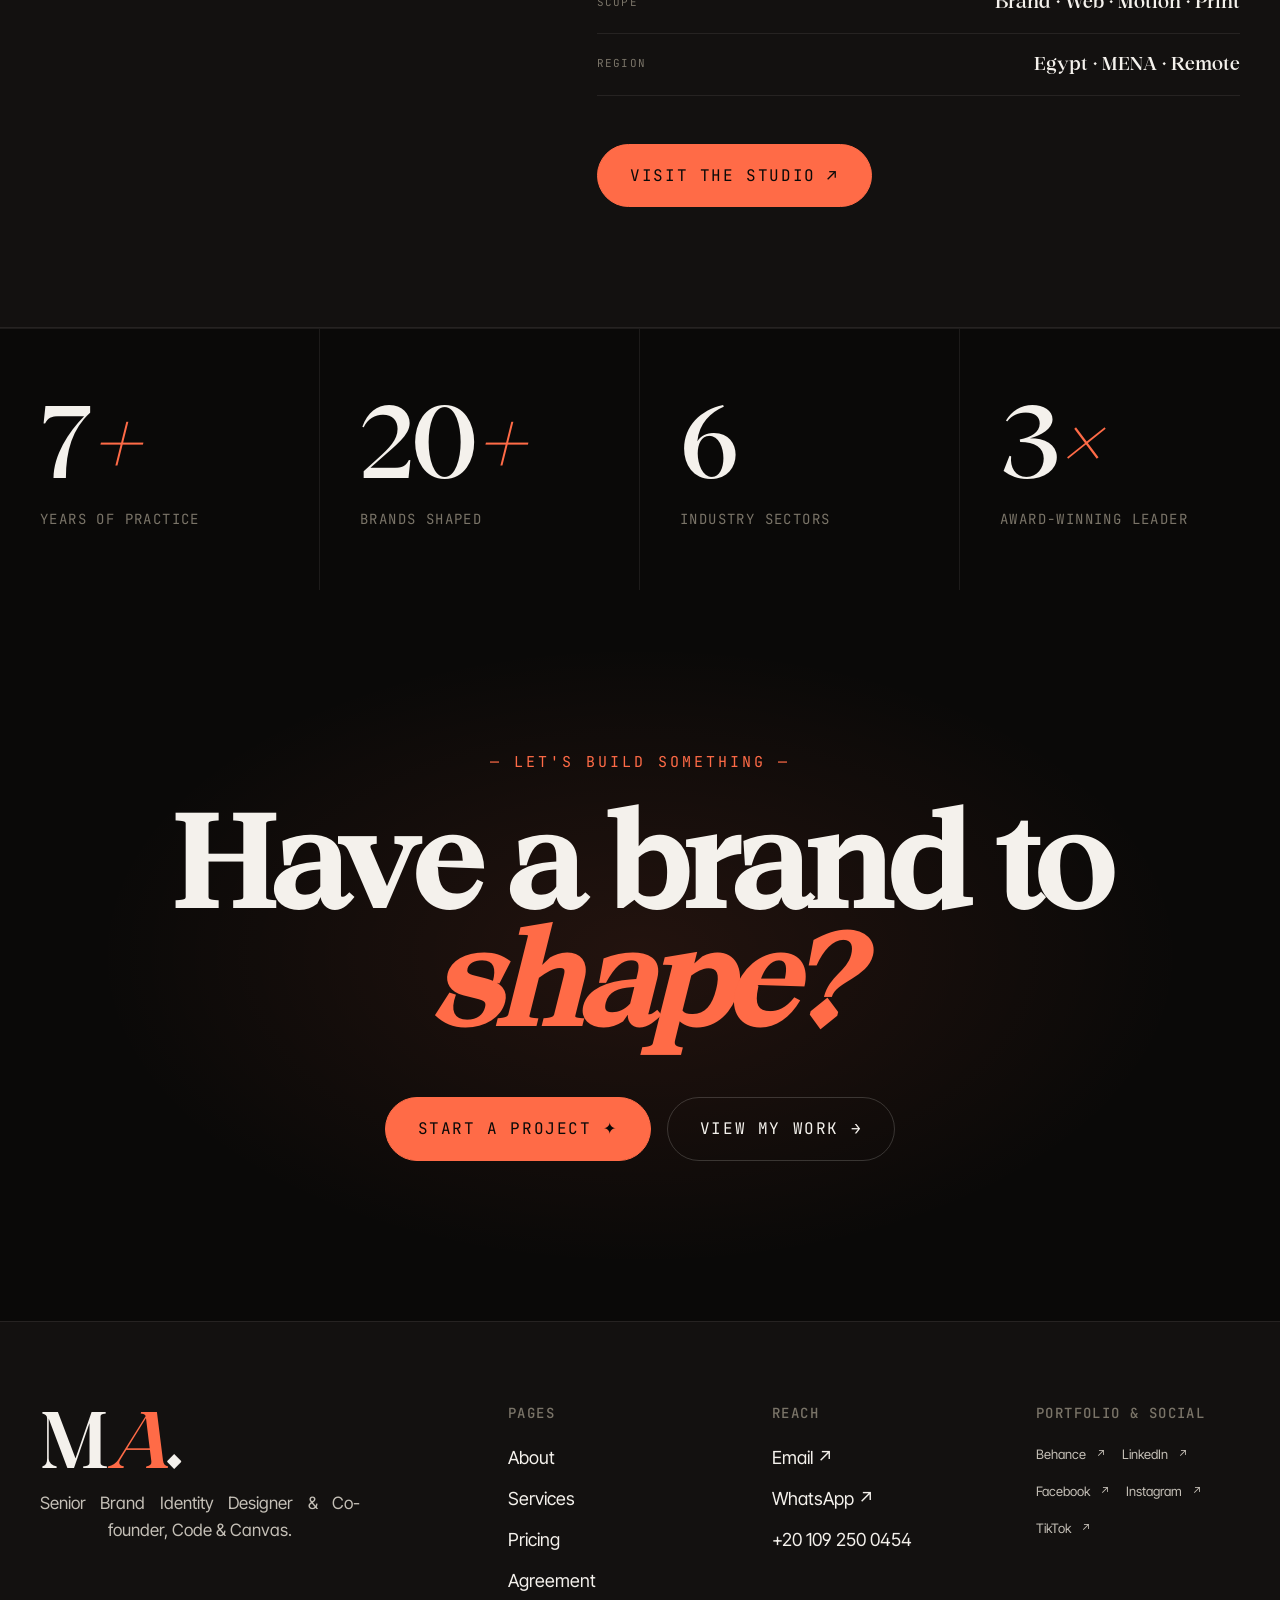
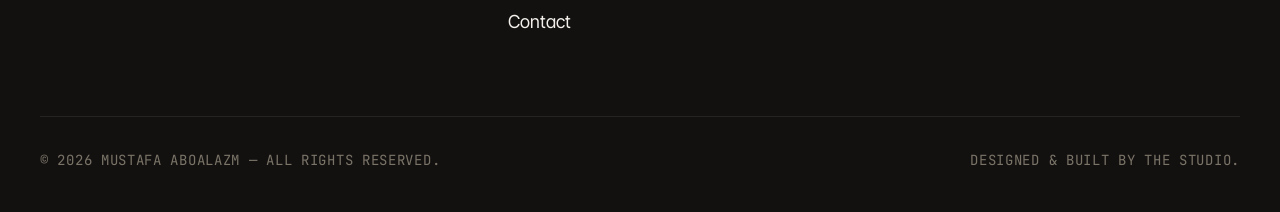
==== commit c1106bdf: "update content" ====
--- a/index.html
+++ b/index.html
@@ -353,28 +353,46 @@
 <body data-page="home">
 
 <!-- =============== NAV =============== -->
-<nav class="nav">
-  <a href="index.html" class="nav-brand">
-    <img src="avatar.jpg" class="nav-avatar" alt="Logo">
+<nav class="nav" aria-label="Primary">
+  <a href="index.html" class="nav-brand" aria-label="Home">
+    <img class="nav-avatar" src="images/Avatar.png" alt="Mustafa Aboalazm" />
     <div class="nav-brand-text">
-      <span class="nav-brand-name">مصطفى</span>
-      <span class="nav-brand-role">Visual Art</span>
+      <span class="nav-brand-name">Mustafa Aboalazm</span>
+      <span class="nav-brand-role" data-i18n="nav.role">Brand Designer</span>
     </div>
   </a>
-
-  <!-- القائمة -->
   <ul class="nav-links">
-    <!-- روابطك هنا زي ما هي -->
-  </ul>
-
-  <!-- أزرار الموبايل (مكان زرار التواصل القديم) -->
+  <!-- 1. Home (Always Visible) -->
+  <li><a href="index.html" class="nav-link active"><svg viewBox="0 0 24 24" fill="none" stroke="currentColor" stroke-width="2"><path d="m3 9 9-7 9 7v11a2 2 0 0 1-2 2H5a2 2 0 0 1-2-2z"/><polyline points="9 22 9 12 15 12 15 22"/></svg><span data-i18n="nav.home">Home</span></a></li>
+  
+  <!-- 2. Work (High Priority - Visible on medium/small) -->
+  <li><a href="work.html" class="nav-link"><svg viewBox="0 0 24 24" fill="none" stroke="currentColor" stroke-width="2"><rect width="20" height="14" x="2" y="7" rx="2"/><path d="M16 21V5a2 2 0 0 0-2-2h-4a2 2 0 0 0-2 2v16"/></svg><span data-i18n="nav.work">Work</span></a></li>
+  
+  <!-- 3. Services (High Priority) -->
+  <li><a href="services.html" class="nav-link"><svg viewBox="0 0 24 24" fill="none" stroke="currentColor" stroke-width="2"><path d="M9.937 15.5A2 2 0 0 0 8.5 14.063l-6.135-1.582a.5.5 0 0 1 0-.962L8.5 9.936A2 2 0 0 0 9.937 8.5l1.582-6.135a.5.5 0 0 1 .963 0L14.063 8.5A2 2 0 0 0 15.5 9.937l6.135 1.581a.5.5 0 0 1 0 .964L15.5 14.063a2 2 0 0 0-1.437 1.437l-1.582 6.135a.5.5 0 0 1-.963 0z"/></svg><span data-i18n="nav.services">Services</span></a></li>
+  
+  <!-- 4. Pricing (Medium Priority) -->
+  <li><a href="pricing.html" class="nav-link"><svg viewBox="0 0 24 24" fill="none" stroke="currentColor" stroke-width="2"><path d="M20.59 13.41l-7.17 7.17a2 2 0 0 1-2.83 0L2 12V2h10l8.59 8.59a2 2 0 0 1 0 2.82z"/><line x1="7" y1="7" x2="7.01" y2="7"/></svg><span data-i18n="nav.pricing">Pricing</span></a></li>
+  
+  <!-- 5. About (Low Priority - Hidden first on mobile) -->
+  <li><a href="about.html" class="nav-link"><svg viewBox="0 0 24 24" fill="none" stroke="currentColor" stroke-width="2"><path d="M20 21v-2a4 4 0 0 0-4-4H8a4 4 0 0 0-4 4v2"/><circle cx="12" cy="7" r="4"/></svg><span data-i18n="nav.about">About</span></a></li>
+  
+  <!-- 6. Agreement (Low Priority - Hidden first on mobile) -->
+  <li><a href="agreement.html" class="nav-link"><svg viewBox="0 0 24 24" fill="none" stroke="currentColor" stroke-width="2"><path d="M14 2H6a2 2 0 0 0-2 2v16a2 2 0 0 0 2 2h12a2 2 0 0 0 2-2V8z"/><polyline points="14 2 14 8 20 8"/><line x1="16" y1="13" x2="8" y2="13"/><line x1="16" y1="17" x2="8" y2="17"/><polyline points="10 9 9 9 8 9"/></svg><span data-i18n="nav.agreement">Agreement</span></a></li>
+</ul>
   <div class="nav-actions">
-    <button class="lang-btn" aria-label="تغيير اللغة">EN</button>
-    <button class="nav-menu-toggle" aria-label="القائمة">
+    <button class="nav-menu-toggle" aria-label="Toggle menu">
       <span></span>
       <span></span>
       <span></span>
     </button>
+    <button class="nav-lang-btn" id="lang-toggle" aria-label="Toggle language">
+      <span class="lbl-ar">ع</span><span class="lbl-en">EN</span>
+    </button>
+    <a href="contact.html" class="nav-cta">
+      <svg viewBox="0 0 24 24" fill="none" stroke="currentColor" stroke-width="2.2"><rect width="20" height="16" x="2" y="4" rx="2"/><path d="m22 7-8.97 5.7a1.94 1.94 0 0 1-2.06 0L2 7"/></svg>
+      <span data-i18n="nav.contact">Contact</span>
+    </a>
   </div>
 </nav>
 
--- a/styles.css
+++ b/styles.css
@@ -204,115 +204,144 @@
 }
 
 /* =================================================================
-   📱 MOBILE VIEW (Hamburger + Glass Dropdown)
-   ================================================================= */
-@media (max-width: 768px) {
-  
-  /* 1. إعادة تمركز الناف بار للموبايل */
-  .nav {
-    left: 16px;
-    right: 16px;
-    width: auto;
-    transform: none;
-    justify-content: space-between; /* يوزع العناصر بين اللوجو والأزرار */
-    padding: 6px 8px;
-    overflow: visible; /* مهم عشان الدروب داون يظهر برا الناف بار */
-  }
-
-  /* 2. إخفاء زرار التواصل */
-  .nav-cta { display: none; }
-
-  /* 3. إظهار زر الهامبرجر */
-  .nav-menu-toggle { display: flex; }
-
-  /* 4. حاوية الأزرار الجانبية (لوجو اللغة + هامبرجر) */
-  .nav-actions {
-    display: flex;
-    align-items: center;
-    gap: 8px;
-    flex-shrink: 0;
-  }
-
-  /* 5. زرار تغيير اللغة (دائري + صغير) */
-  .lang-btn {
-    width: 32px;
-    height: 32px;
-    border-radius: 50%;
-    background: rgba(244, 241, 236, 0.08);
-    border: 1px solid rgba(244, 241, 236, 0.12);
-    color: var(--ink);
-    display: flex;
-    align-items: center;
-    justify-content: center;
-    font-family: var(--mono);
-    font-size: 11px;
-    font-weight: 700;
-    cursor: pointer;
-    transition: all 0.25s ease;
-    flex-shrink: 0;
-  }
-  .lang-btn:hover {
-    background: rgba(244, 241, 236, 0.15);
-    transform: scale(1.05);
-  }
-
-  /* 6. Glassmorphism Dropdown Menu */
-  .nav-links {
-    position: absolute;
-    top: calc(100% + 10px);
-    left: 0;
-    right: 0;
-    
-    /* Glass Effect */
-    background: rgba(19, 17, 16, 0.65);
-    backdrop-filter: blur(24px) saturate(180%);
-    -webkit-backdrop-filter: blur(24px) saturate(180%);
-    border: 1px solid rgba(244, 241, 236, 0.1);
-    border-radius: 20px;
-    box-shadow: 0 20px 40px rgba(0,0,0,0.4), inset 0 1px 0 rgba(255,255,255,0.05);
-    
-    /* Layout */
-    flex-direction: column;
-    padding: 12px;
-    gap: 6px;
-    list-style: none;
-    margin: 0;
-    
-    /* Animation States */
-    opacity: 0;
-    visibility: hidden;
-    transform: translateY(-8px) scale(0.96);
-    transition: all 0.35s cubic-bezier(0.16, 1, 0.3, 1);
-    pointer-events: none;
-    z-index: 99;
-  }
-
-  /* Open State */
-  .nav-links.active {
-    opacity: 1;
-    visibility: visible;
-    transform: translateY(0) scale(1);
-    pointer-events: auto;
-  }
-
-  /* Mobile Link Styling */
-  .nav-link {
-    width: 100%;
-    padding: 12px 16px;
-    border-radius: 14px;
-    background: rgba(255, 255, 255, 0.03);
-    justify-content: flex-start;
-    transition: background 0.2s ease;
-  }
-  .nav-link:hover { background: rgba(244, 241, 236, 0.08); }
-  
-  /* Show text & adjust icons */
-  .nav-link span { display: inline; }
-  .nav-link svg { width: 18px; height: 18px; }
-
-  /* Hide brand text to save space */
-  .nav-brand-text { display: none; }
-  .nav-brand { padding: 4px 8px; margin-right: 0; border-right: none; }
+   NAV — Floating Pill Dock (Simplified & Robust)
+   ================================================================= */
+.nav {
+  position: fixed;
+  top: 24px;
+  left: 50%;
+  transform: translateX(-50%);
+  z-index: 100;
+  display: inline-flex;
+  align-items: center;
+  gap: 4px;
+  padding: 6px;
+  max-width: calc(100vw - 48px);
+  box-sizing: border-box;
+  background: rgba(19, 17, 16, 0.72);
+  backdrop-filter: blur(24px) saturate(160%);
+  -webkit-backdrop-filter: blur(24px) saturate(160%);
+  border: 1px solid rgba(244, 241, 236, 0.08);
+  border-radius: 999px;
+  box-shadow: 0 12px 40px rgba(0, 0, 0, 0.5), inset 0 1px 0 rgba(244, 241, 236, 0.04);
+  animation: navIn 0.8s cubic-bezier(0.16, 1, 0.3, 1) 0.2s both;
+}
+
+@keyframes navIn {
+  from { opacity: 0; transform: translateX(-50%) translateY(-12px); }
+  to { opacity: 1; transform: translateX(-50%) translateY(0); }
+}
+
+/* ✅ Brand / Logo */
+.nav-brand {
+  display: inline-flex;
+  align-items: center;
+  gap: 10px;
+  padding: 4px 14px 4px 4px;
+  text-decoration: none;
+  border-right: 1px solid rgba(244, 241, 236, 0.08);
+  margin-right: 4px;
+  flex-shrink: 0; /* Important: Don't shrink */
+}
+
+.nav-avatar {
+  width: 32px;
+  height: 32px;
+  border-radius: 50%;
+  object-fit: cover;
+  flex-shrink: 0;
+  box-shadow: inset 0 1px 0 rgba(255, 255, 255, 0.2);
+}
+
+.nav-brand-text { display: flex; flex-direction: column; line-height: 1.15; }
+.nav-brand-name {
+  font-size: 14px;
+  font-weight: 500;
+  color: var(--ink);
+  letter-spacing: -0.01em;
+  white-space: nowrap;
+}
+.nav-brand-role {
+  font-family: var(--mono);
+  font-size: 12px;
+  color: var(--ink-3);
+  letter-spacing: 0.08em;
+  text-transform: uppercase;
+  margin-top: 2px;
+  white-space: nowrap;
+}
+
+/* ✅ Links */
+.nav-links {
+  display: inline-flex;
+  gap: 2px;
+  list-style: none;
+  margin: 0;
+  padding: 0;
+}
+
+.nav-link {
+  display: inline-flex;
+  align-items: center;
+  gap: 7px;
+  padding: 9px 14px;
+  border-radius: 999px;
+  color: var(--ink-2);
+  font-size: 15px;
+  font-weight: 500;
+  text-decoration: none;
+  transition: background 0.25s, color 0.25s;
+  white-space: nowrap;
+  flex-shrink: 0; /* Important: Don't squash links */
+}
+
+.nav-link svg {
+  width: 14px; height: 14px; flex-shrink: 0;
+  transition: transform 0.3s ease;
+}
+
+.nav-link:hover { background: rgba(244, 241, 236, 0.06); color: var(--ink); }
+.nav-link:hover svg { transform: scale(1.1); }
+
+/* Active States */
+.nav-link.active,
+.nav-link.is-active {
+  background: rgba(244, 241, 236, 0.08);
+  color: var(--ink);
+  font-weight: 600;
+}
+.nav-link.active svg,
+.nav-link.is-active svg { stroke: var(--accent); }
+
+body[data-page="home"] .nav-link[data-page="home"],
+body[data-page="about"] .nav-link[data-page="about"],
+body[data-page="work"] .nav-link[data-page="work"],
+body[data-page="services"] .nav-link[data-page="services"],
+body[data-page="pricing"] .nav-link[data-page="pricing"],
+body[data-page="agreement"] .nav-link[data-page="agreement"] {
+  background: rgba(244, 241, 236, 0.08);
+  color: var(--ink);
+}
+
+/* ✅ CTA Button */
+.nav-cta {
+  margin-left: 4px;
+  padding: 9px 16px;
+  border-radius: 999px;
+  background: var(--accent);
+  color: #1a0a04;
+  font-size: 15px;
+  font-weight: 600;
+  text-decoration: none;
+  transition: transform 0.25s, box-shadow 0.25s;
+  box-shadow: 0 4px 16px rgba(255, 107, 71, 0.3);
+  white-space: nowrap;
+  flex-shrink: 0;
+}
+.nav-cta svg { width: 14px; height: 14px; flex-shrink: 0; }
+.nav-cta:hover {
+  transform: translateY(-1px);
+  box-shadow: 0 6px 20px rgba(255, 107, 71, 0.5);
 }
 
 /* =================================================================
